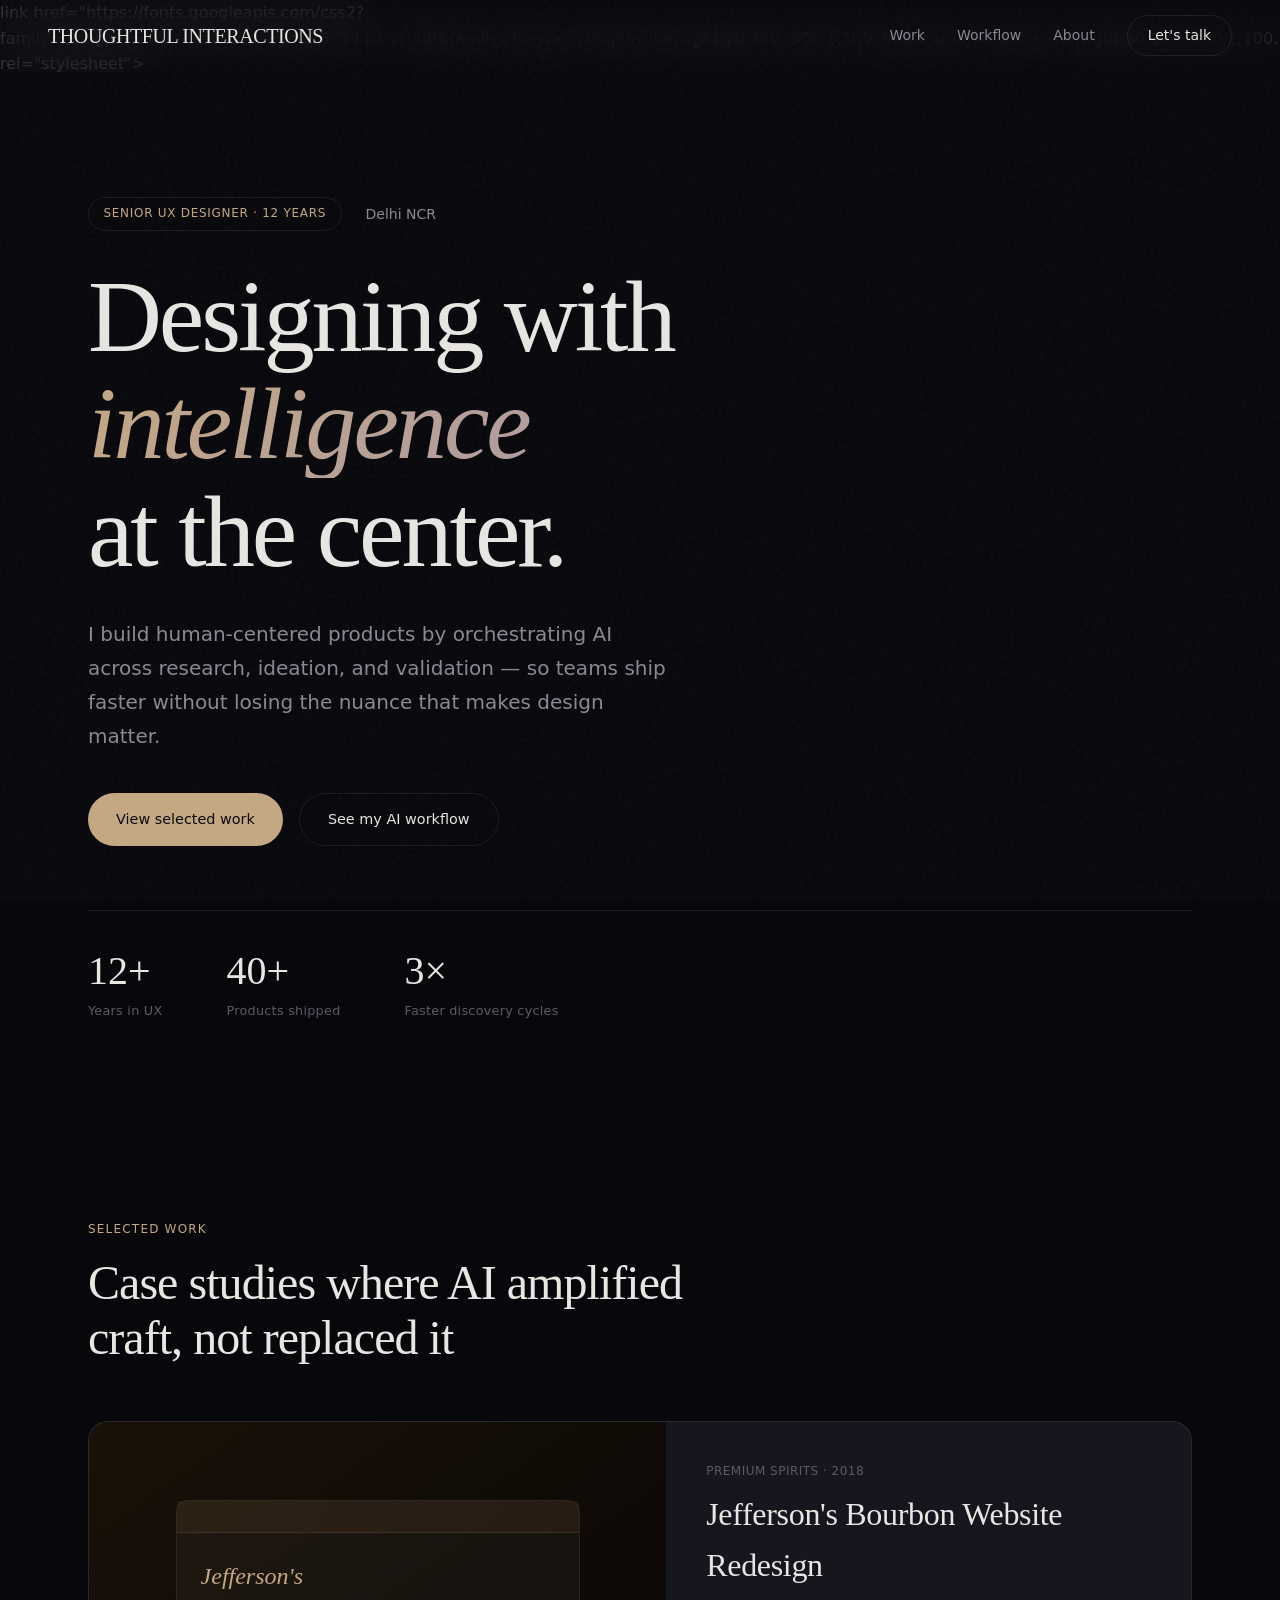
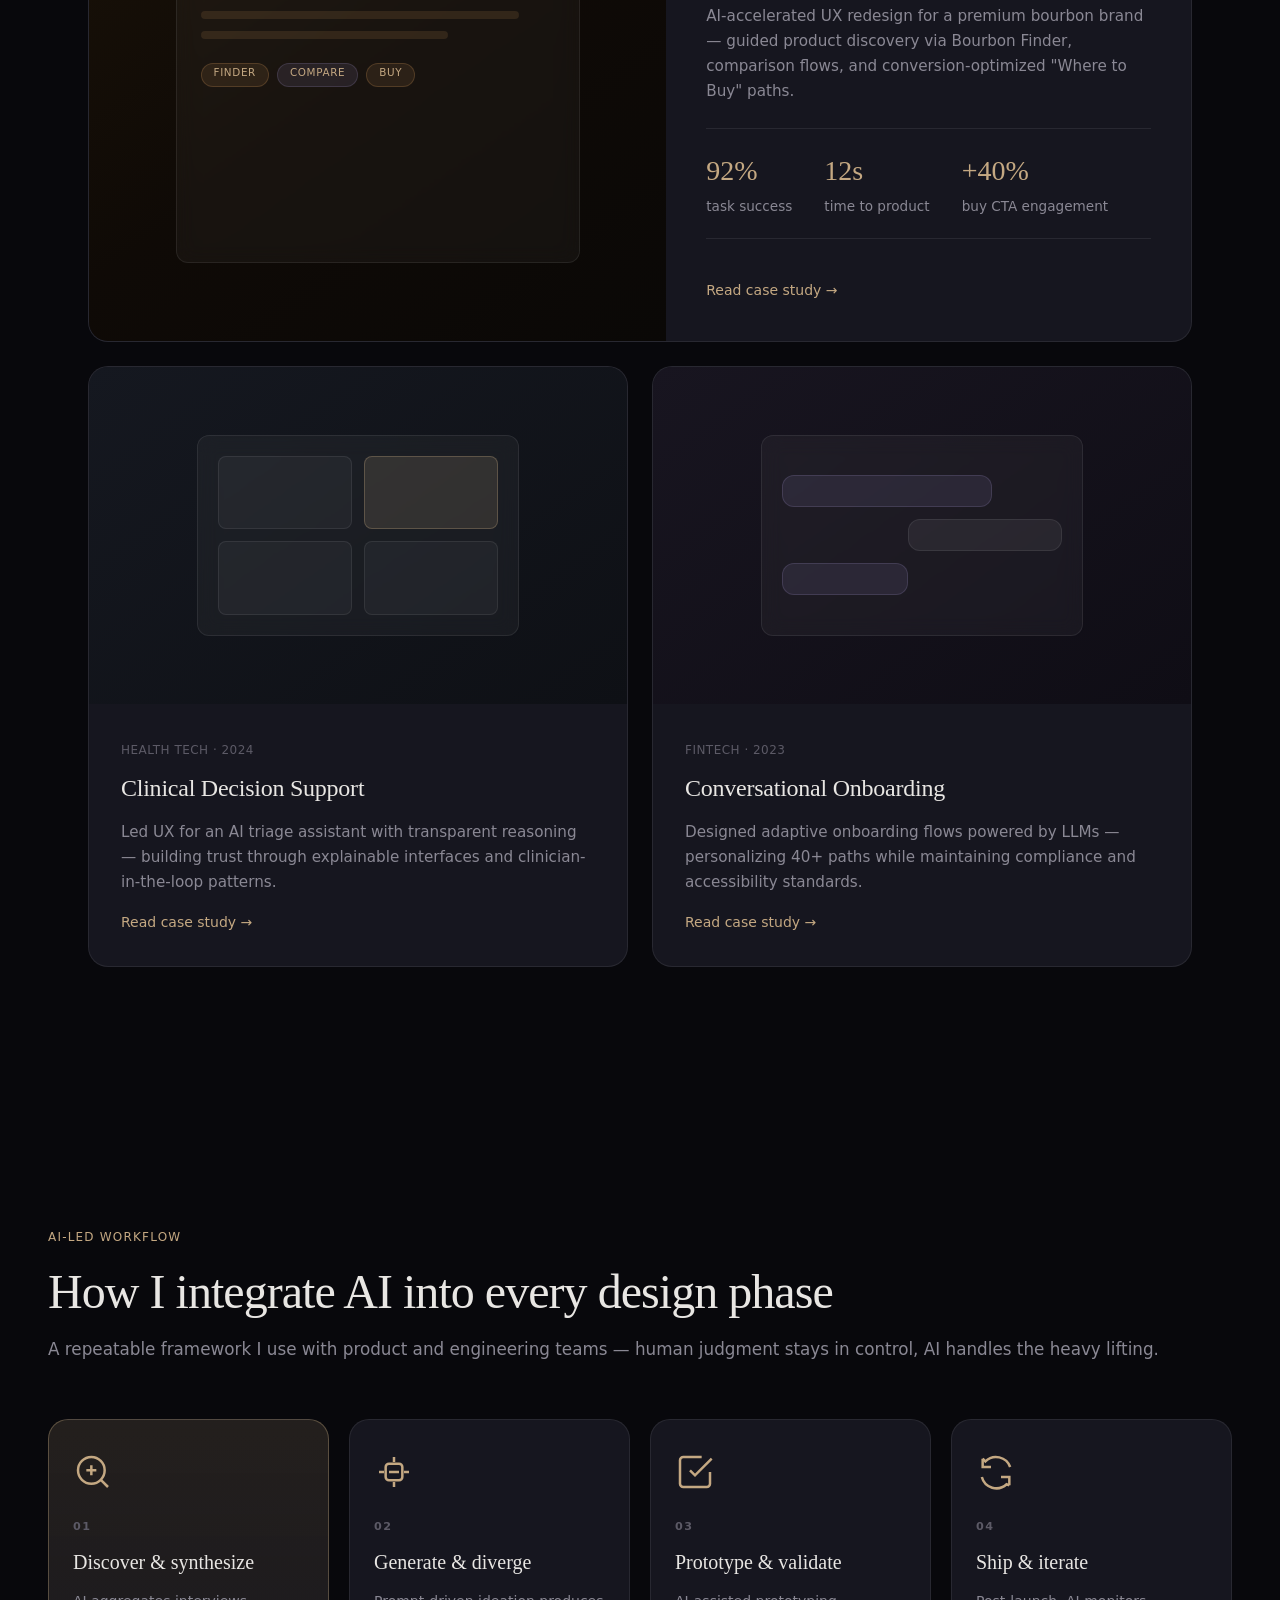
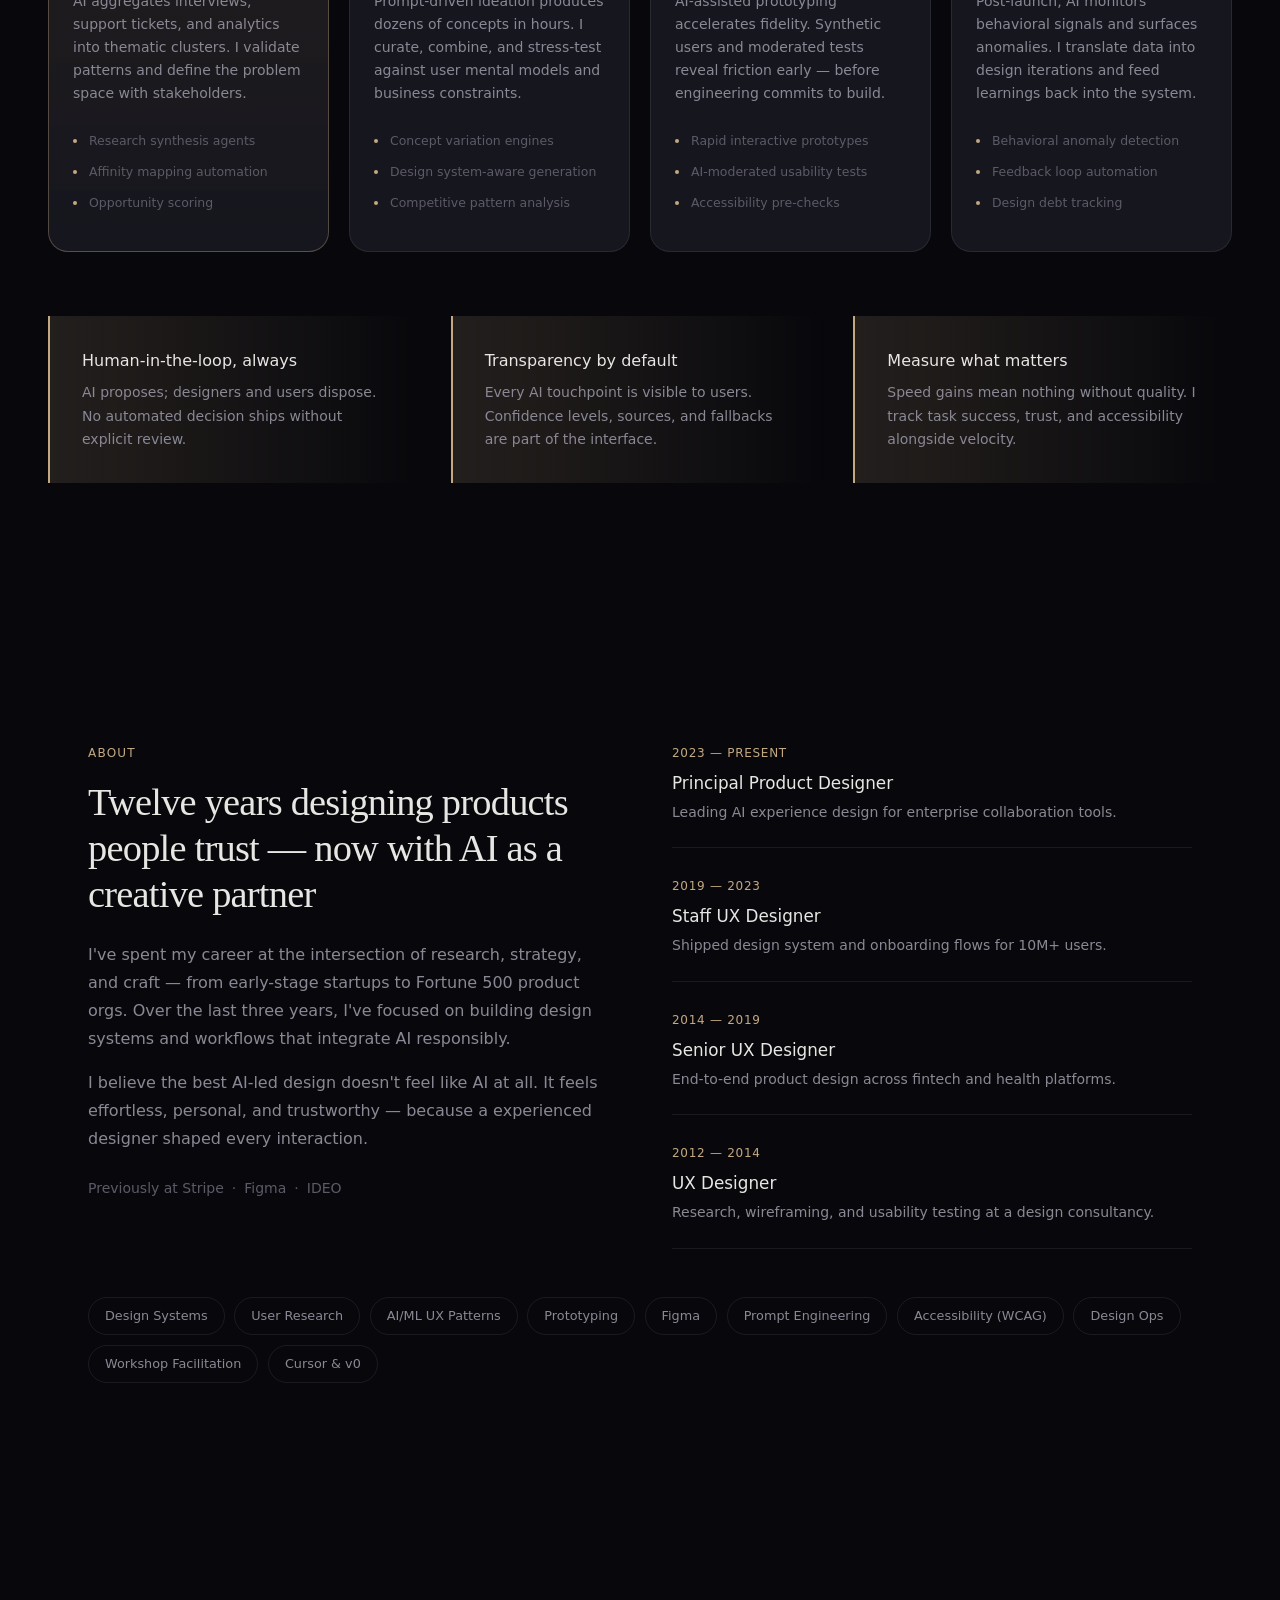
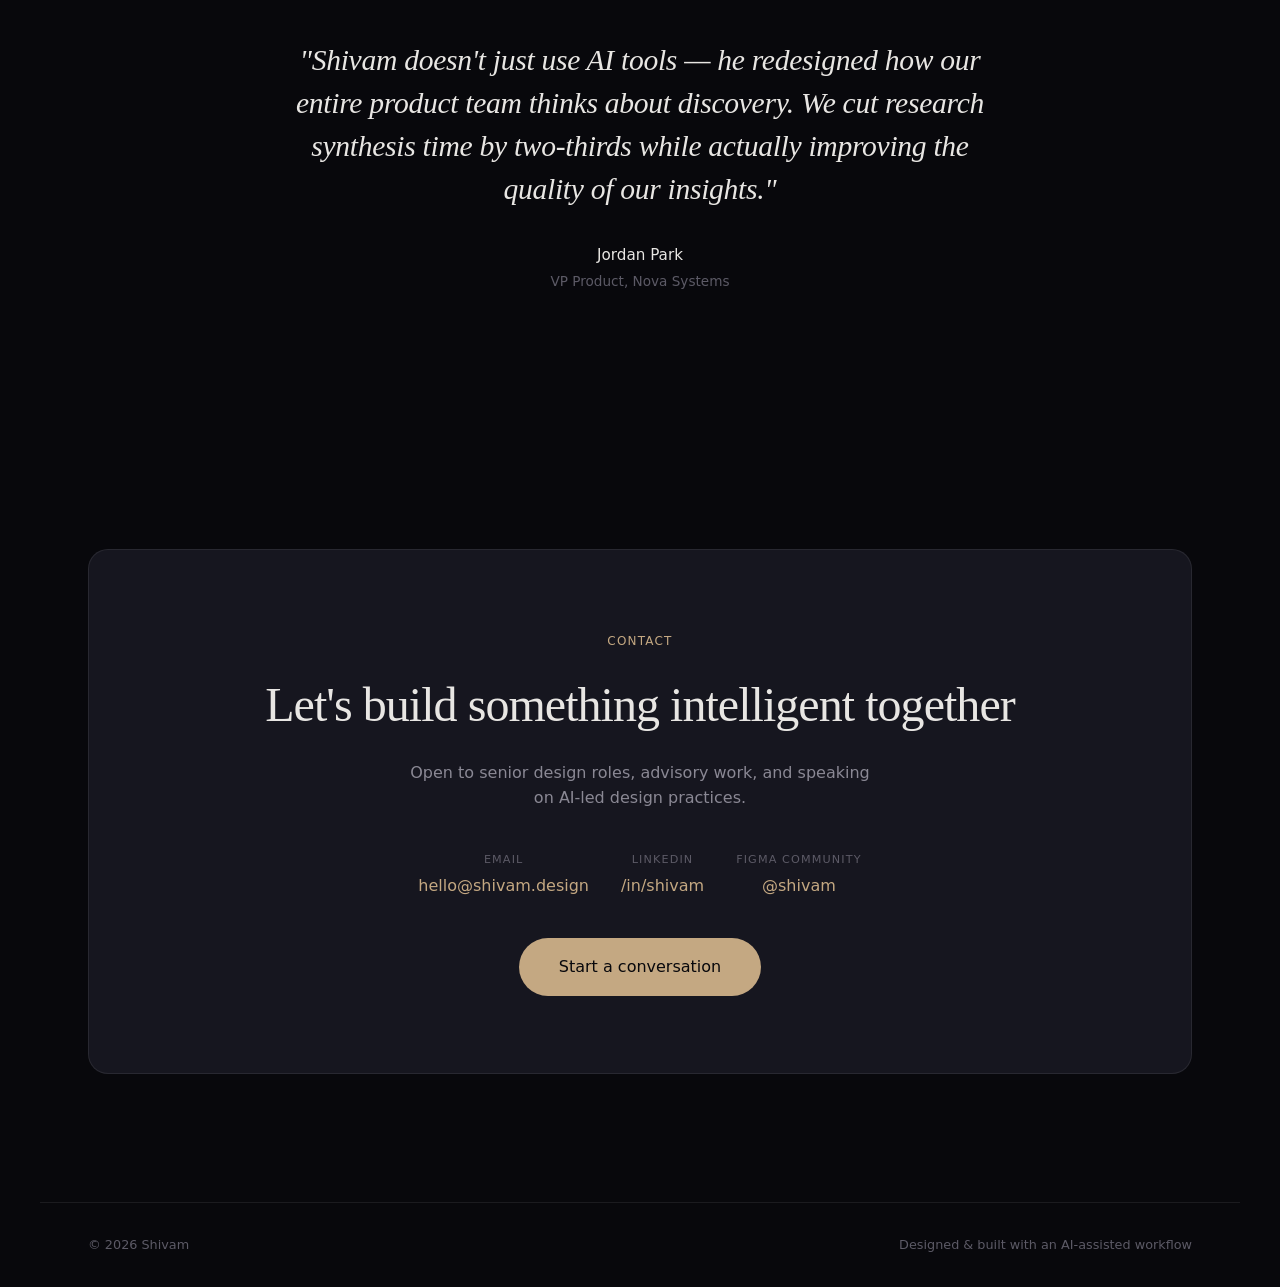
==== index.html @ e9a7f8df "Update Google Fonts import in index.html" ====
<!DOCTYPE html>
<html lang="en">
<head>
  <meta charset="UTF-8">

  <!-- Responsive Viewport - START-->
  <meta name="viewport" content="width=device-width, initial-scale=1.0">
  <!-- Responsive Viewport - END-->
  
  <meta name="description" content="Shivam — Senior UX Designer with 12 years of experience based in Delhi NCR. Specializing in AI-led design workflows that blend human insight with intelligent systems.">
  <title>Shivam — AI-Led UX Designer</title>
  <link rel="stylesheet" href="styles.css">
  
  <!--Google Font Import - START-->
  <link rel="preconnect" href="https://fonts.googleapis.com">
  <link rel="preconnect" href="https://fonts.gstatic.com" crossorigin>
  link href="https://fonts.googleapis.com/css2?family=Google+Sans+Flex:opsz,wght@6..144,1..1000&family=Playfair+Display:ital,wght@0,400..900;1,400..900&family=Roboto:ital,wght@0,100..900;1,100..900&display=swap" rel="stylesheet">
  <!--Google Font Import - START-->
</head>
  
<body>
  <div class="grain" aria-hidden="true"></div>
  <div class="cursor-glow" aria-hidden="true"></div>

  <header class="site-header">
    <a href="#" class="logo">THOUGHTFUL INTERACTIONS</a>
    <nav class="nav" aria-label="Main navigation">
      <a href="#work">Work</a>
      <a href="#workflow">Workflow</a>
      <a href="#about">About</a>
      <a href="#contact" class="nav-cta">Let's talk</a>
    </nav>
    <button class="menu-toggle" aria-label="Open menu" aria-expanded="false">
      <span></span>
      <span></span>
    </button>
  </header>

  <main>
    <!-- Hero -->
    <section class="hero" id="top">
      <div class="hero-meta">
        <span class="badge">Senior UX Designer · 12 years</span>
        <span class="hero-location">Delhi NCR</span>
      </div>
      <h1 class="hero-title">
        <span class="line">Designing with</span>
        <span class="line accent">intelligence</span>
        <span class="line">at the center.</span>
      </h1>
      <p class="hero-lede">
        I build human-centered products by orchestrating AI across research, ideation, and validation — 
        so teams ship faster without losing the nuance that makes design matter.
      </p>
      <div class="hero-actions">
        <a href="#work" class="btn btn-primary">View selected work</a>
        <a href="#workflow" class="btn btn-ghost">See my AI workflow</a>
      </div>
      <div class="hero-stats">
        <div class="stat">
          <span class="stat-num">12+</span>
          <span class="stat-label">Years in UX</span>
        </div>
        <div class="stat">
          <span class="stat-num">40+</span>
          <span class="stat-label">Products shipped</span>
        </div>
        <div class="stat">
          <span class="stat-num">3×</span>
          <span class="stat-label">Faster discovery cycles</span>
        </div>
      </div>
    </section>

    <!-- Featured Work -->
    <section class="section work" id="work">
      <div class="section-header">
        <span class="section-tag">Selected work</span>
        <h2>Case studies where AI amplified craft, not replaced it</h2>
      </div>
      <div class="work-grid">
        <article class="case-card case-card--featured" data-reveal>
          <div class="case-visual case-visual--bourbon">
            <div class="case-mock case-mock--bourbon">
              <div class="mock-bar mock-bar--bourbon"></div>
              <div class="mock-content">
                <div class="mock-bourbon-label">Jefferson's</div>
                <div class="mock-line mock-line--wide mock-line--bourbon"></div>
                <div class="mock-line mock-line--bourbon"></div>
                <div class="mock-pills mock-pills--bourbon">
                  <span>Finder</span><span>Compare</span><span>Buy</span>
                </div>
              </div>
            </div>
          </div>
          <div class="case-body">
            <span class="case-tag">Premium Spirits · 2018</span>
            <h3>Jefferson's Bourbon Website Redesign</h3>
            <p>AI-accelerated UX redesign for a premium bourbon brand — guided product discovery via Bourbon Finder, comparison flows, and conversion-optimized "Where to Buy" paths.</p>
            <ul class="case-metrics">
              <li><strong>92%</strong> task success</li>
              <li><strong>12s</strong> time to product</li>
              <li><strong>+40%</strong> buy CTA engagement</li>
            </ul>
            <a href="jeffersons-bourbon.html" class="case-link">Read case study →</a>
          </div>
        </article>

        <article class="case-card" data-reveal>
          <div class="case-visual case-visual--2">
            <div class="case-mock case-mock--compact">
              <div class="mock-grid">
                <div class="mock-cell"></div>
                <div class="mock-cell mock-cell--active"></div>
                <div class="mock-cell"></div>
                <div class="mock-cell"></div>
              </div>
            </div>
          </div>
          <div class="case-body">
            <span class="case-tag">Health Tech · 2024</span>
            <h3>Clinical Decision Support</h3>
            <p>Led UX for an AI triage assistant with transparent reasoning — building trust through explainable interfaces and clinician-in-the-loop patterns.</p>
            <a href="#" class="case-link">Read case study →</a>
          </div>
        </article>

        <article class="case-card" data-reveal>
          <div class="case-visual case-visual--3">
            <div class="case-mock case-mock--compact">
              <div class="mock-chat">
                <div class="chat-bubble chat-bubble--ai"></div>
                <div class="chat-bubble chat-bubble--user"></div>
                <div class="chat-bubble chat-bubble--ai chat-bubble--short"></div>
              </div>
            </div>
          </div>
          <div class="case-body">
            <span class="case-tag">Fintech · 2023</span>
            <h3>Conversational Onboarding</h3>
            <p>Designed adaptive onboarding flows powered by LLMs — personalizing 40+ paths while maintaining compliance and accessibility standards.</p>
            <a href="#" class="case-link">Read case study →</a>
          </div>
        </article>
      </div>
    </section>

    <!-- AI Workflow -->
    <section class="section workflow" id="workflow">
      <div class="section-header">
        <span class="section-tag">AI-led workflow</span>
        <h2>How I integrate AI into every design phase</h2>
        <p class="section-desc">A repeatable framework I use with product and engineering teams — human judgment stays in control, AI handles the heavy lifting.</p>
      </div>

      <div class="workflow-diagram">
        <div class="workflow-track" aria-hidden="true">
          <div class="workflow-progress"></div>
        </div>
        <div class="workflow-steps">
          <article class="workflow-step active" data-step="0">
            <div class="step-icon">
              <svg viewBox="0 0 24 24" fill="none" stroke="currentColor" stroke-width="1.5"><circle cx="11" cy="11" r="8"/><path d="m21 21-4.3-4.3"/><path d="M11 8v6M8 11h6"/></svg>
            </div>
            <span class="step-num">01</span>
            <h3>Discover &amp; synthesize</h3>
            <p>AI aggregates interviews, support tickets, and analytics into thematic clusters. I validate patterns and define the problem space with stakeholders.</p>
            <ul class="step-tools">
              <li>Research synthesis agents</li>
              <li>Affinity mapping automation</li>
              <li>Opportunity scoring</li>
            </ul>
          </article>

          <article class="workflow-step" data-step="1">
            <div class="step-icon">
              <svg viewBox="0 0 24 24" fill="none" stroke="currentColor" stroke-width="1.5"><path d="M12 3v3m0 12v3M3 12h3m12 0h3"/><rect x="7" y="7" width="10" height="10" rx="2"/><path d="M9 12h6"/></svg>
            </div>
            <span class="step-num">02</span>
            <h3>Generate &amp; diverge</h3>
            <p>Prompt-driven ideation produces dozens of concepts in hours. I curate, combine, and stress-test against user mental models and business constraints.</p>
            <ul class="step-tools">
              <li>Concept variation engines</li>
              <li>Design system-aware generation</li>
              <li>Competitive pattern analysis</li>
            </ul>
          </article>

          <article class="workflow-step" data-step="2">
            <div class="step-icon">
              <svg viewBox="0 0 24 24" fill="none" stroke="currentColor" stroke-width="1.5"><path d="M9 11l3 3L22 4"/><path d="M21 12v7a2 2 0 0 1-2 2H5a2 2 0 0 1-2-2V5a2 2 0 0 1 2-2h11"/></svg>
            </div>
            <span class="step-num">03</span>
            <h3>Prototype &amp; validate</h3>
            <p>AI-assisted prototyping accelerates fidelity. Synthetic users and moderated tests reveal friction early — before engineering commits to build.</p>
            <ul class="step-tools">
              <li>Rapid interactive prototypes</li>
              <li>AI-moderated usability tests</li>
              <li>Accessibility pre-checks</li>
            </ul>
          </article>

          <article class="workflow-step" data-step="3">
            <div class="step-icon">
              <svg viewBox="0 0 24 24" fill="none" stroke="currentColor" stroke-width="1.5"><path d="M4 4v5h5"/><path d="M20 20v-5h-5"/><path d="M20.49 9A9 9 0 0 0 5.64 5.64L4 4"/><path d="M3.51 15a9 9 0 0 0 14.85 4.36L20 20"/></svg>
            </div>
            <span class="step-num">04</span>
            <h3>Ship &amp; iterate</h3>
            <p>Post-launch, AI monitors behavioral signals and surfaces anomalies. I translate data into design iterations and feed learnings back into the system.</p>
            <ul class="step-tools">
              <li>Behavioral anomaly detection</li>
              <li>Feedback loop automation</li>
              <li>Design debt tracking</li>
            </ul>
          </article>
        </div>
      </div>

      <div class="workflow-principles">
        <div class="principle" data-reveal>
          <h4>Human-in-the-loop, always</h4>
          <p>AI proposes; designers and users dispose. No automated decision ships without explicit review.</p>
        </div>
        <div class="principle" data-reveal>
          <h4>Transparency by default</h4>
          <p>Every AI touchpoint is visible to users. Confidence levels, sources, and fallbacks are part of the interface.</p>
        </div>
        <div class="principle" data-reveal>
          <h4>Measure what matters</h4>
          <p>Speed gains mean nothing without quality. I track task success, trust, and accessibility alongside velocity.</p>
        </div>
      </div>
    </section>

    <!-- About -->
    <section class="section about" id="about">
      <div class="about-grid">
        <div class="about-content">
          <span class="section-tag">About</span>
          <h2>Twelve years designing products people trust — now with AI as a creative partner</h2>
          <p>
            I've spent my career at the intersection of research, strategy, and craft — from early-stage startups 
            to Fortune 500 product orgs. Over the last three years, I've focused on building design systems and 
            workflows that integrate AI responsibly.
          </p>
          <p>
            I believe the best AI-led design doesn't feel like AI at all. It feels effortless, personal, and 
            trustworthy — because a experienced designer shaped every interaction.
          </p>
          <div class="about-roles">
            <span>Previously at Stripe</span>
            <span>·</span>
            <span>Figma</span>
            <span>·</span>
            <span>IDEO</span>
          </div>
        </div>
        <div class="about-timeline">
          <div class="timeline-item" data-reveal>
            <span class="timeline-year">2023 — Present</span>
            <h4>Principal Product Designer</h4>
            <p>Leading AI experience design for enterprise collaboration tools.</p>
          </div>
          <div class="timeline-item" data-reveal>
            <span class="timeline-year">2019 — 2023</span>
            <h4>Staff UX Designer</h4>
            <p>Shipped design system and onboarding flows for 10M+ users.</p>
          </div>
          <div class="timeline-item" data-reveal>
            <span class="timeline-year">2014 — 2019</span>
            <h4>Senior UX Designer</h4>
            <p>End-to-end product design across fintech and health platforms.</p>
          </div>
          <div class="timeline-item" data-reveal>
            <span class="timeline-year">2012 — 2014</span>
            <h4>UX Designer</h4>
            <p>Research, wireframing, and usability testing at a design consultancy.</p>
          </div>
        </div>
      </div>

      <div class="skills">
        <span class="skill">Design Systems</span>
        <span class="skill">User Research</span>
        <span class="skill">AI/ML UX Patterns</span>
        <span class="skill">Prototyping</span>
        <span class="skill">Figma</span>
        <span class="skill">Prompt Engineering</span>
        <span class="skill">Accessibility (WCAG)</span>
        <span class="skill">Design Ops</span>
        <span class="skill">Workshop Facilitation</span>
        <span class="skill">Cursor &amp; v0</span>
      </div>
    </section>

    <!-- Testimonial -->
    <section class="section testimonial">
      <blockquote data-reveal>
        <p>"Shivam doesn't just use AI tools — he redesigned how our entire product team thinks about discovery. 
        We cut research synthesis time by two-thirds while actually improving the quality of our insights."</p>
        <footer>
          <cite>Jordan Park</cite>
          <span>VP Product, Nova Systems</span>
        </footer>
      </blockquote>
    </section>

    <!-- Contact -->
    <section class="section contact" id="contact">
      <div class="contact-inner">
        <span class="section-tag">Contact</span>
        <h2>Let's build something intelligent together</h2>
        <p>Open to senior design roles, advisory work, and speaking on AI-led design practices.</p>
        <div class="contact-links">
          <a href="mailto:hello@shivam.design" class="contact-link">
            <span class="contact-label">Email</span>
            <span>hello@shivam.design</span>
          </a>
          <a href="https://linkedin.com" target="_blank" rel="noopener" class="contact-link">
            <span class="contact-label">LinkedIn</span>
            <span>/in/shivam</span>
          </a>
          <a href="https://figma.com" target="_blank" rel="noopener" class="contact-link">
            <span class="contact-label">Figma Community</span>
            <span>@shivam</span>
          </a>
        </div>
        <a href="mailto:hello@shivam.design" class="btn btn-primary btn-large">Start a conversation</a>
      </div>
    </section>
  </main>

  <footer class="site-footer">
    <span>© 2026 Shivam</span>
    <span>Designed &amp; built with an AI-assisted workflow</span>
  </footer>

  <script src="script.js"></script>
</body>
</html>
---- styles.css ----
/* ─── Reset & Variables ─── */
*, *::before, *::after {
  box-sizing: border-box;
  margin: 0;
  padding: 0;
}

:root {
  --bg: #08080c;
  --bg-elevated: #111118;
  --bg-card: #16161f;
  --border: rgba(255, 255, 255, 0.08);
  --border-hover: rgba(255, 255, 255, 0.16);
  --text: #e8e6e3;
  --text-muted: #8a8894;
  --text-dim: #5c5a66;
  --accent: #c4a882;
  --accent-soft: rgba(196, 168, 130, 0.15);
  --accent-glow: rgba(196, 168, 130, 0.25);
  --violet: #9b8ec4;
  --violet-soft: rgba(155, 142, 196, 0.12);
  --serif: 'Instrument Serif', Georgia, serif;
  --sans: 'Geist', system-ui, -apple-system, sans-serif;
  --radius: 12px;
  --radius-lg: 20px;
  --transition: 0.35s cubic-bezier(0.4, 0, 0.2, 1);
  --max-width: 1200px;
  --header-h: 72px;
}

html {
  scroll-behavior: smooth;
  -webkit-font-smoothing: antialiased;
}

body {
  font-family: var(--sans);
  background: var(--bg);
  color: var(--text);
  line-height: 1.6;
  overflow-x: hidden;
}

a {
  color: inherit;
  text-decoration: none;
}

ul { list-style: none; }

img { max-width: 100%; display: block; }

/* ─── Grain overlay ─── */
.grain {
  position: fixed;
  inset: 0;
  pointer-events: none;
  z-index: 9999;
  opacity: 0.035;
  background-image: url("data:image/svg+xml,%3Csvg viewBox='0 0 256 256' xmlns='http://www.w3.org/2000/svg'%3E%3Cfilter id='n'%3E%3CfeTurbulence type='fractalNoise' baseFrequency='0.85' numOctaves='4' stitchTiles='stitch'/%3E%3C/filter%3E%3Crect width='100%25' height='100%25' filter='url(%23n)'/%3E%3C/svg%3E");
}

.cursor-glow {
  position: fixed;
  width: 600px;
  height: 600px;
  border-radius: 50%;
  background: radial-gradient(circle, var(--accent-glow) 0%, transparent 70%);
  pointer-events: none;
  z-index: 0;
  transform: translate(-50%, -50%);
  opacity: 0;
  transition: opacity 0.5s;
}

body:hover .cursor-glow {
  opacity: 0.4;
}

/* ─── Header ─── */
.site-header {
  position: fixed;
  top: 0;
  left: 0;
  right: 0;
  height: var(--header-h);
  display: flex;
  align-items: center;
  justify-content: space-between;
  padding: 0 clamp(1.5rem, 4vw, 3rem);
  z-index: 100;
  background: rgba(8, 8, 12, 0.7);
  backdrop-filter: blur(20px);
  border-bottom: 1px solid transparent;
  transition: border-color var(--transition);
}

.site-header.scrolled {
  border-bottom-color: var(--border);
}

.logo {
  font-family: var(--serif);
  font-size: 1.25rem;
  letter-spacing: -0.02em;
}

.nav {
  display: flex;
  align-items: center;
  gap: 2rem;
}

.nav a {
  font-size: 0.875rem;
  color: var(--text-muted);
  transition: color var(--transition);
}

.nav a:hover {
  color: var(--text);
}

.nav-cta {
  padding: 0.5rem 1.25rem;
  border: 1px solid var(--border);
  border-radius: 100px;
  color: var(--text) !important;
  transition: border-color var(--transition), background var(--transition) !important;
}

.nav-cta:hover {
  border-color: var(--accent);
  background: var(--accent-soft);
}

.menu-toggle {
  display: none;
  flex-direction: column;
  gap: 6px;
  background: none;
  border: none;
  cursor: pointer;
  padding: 4px;
}

.menu-toggle span {
  display: block;
  width: 24px;
  height: 1.5px;
  background: var(--text);
  transition: var(--transition);
}

/* ─── Buttons ─── */
.btn {
  display: inline-flex;
  align-items: center;
  justify-content: center;
  padding: 0.875rem 1.75rem;
  font-size: 0.9rem;
  font-weight: 500;
  border-radius: 100px;
  transition: all var(--transition);
  cursor: pointer;
  border: none;
}

.btn-primary {
  background: var(--accent);
  color: var(--bg);
}

.btn-primary:hover {
  background: #d4bc9a;
  transform: translateY(-1px);
  box-shadow: 0 8px 30px var(--accent-glow);
}

.btn-ghost {
  border: 1px solid var(--border);
  color: var(--text);
  background: transparent;
}

.btn-ghost:hover {
  border-color: var(--border-hover);
  background: rgba(255, 255, 255, 0.03);
}

.btn-large {
  padding: 1rem 2.5rem;
  font-size: 1rem;
}

/* ─── Hero ─── */
.hero {
  min-height: 100vh;
  display: flex;
  flex-direction: column;
  justify-content: center;
  padding: calc(var(--header-h) + 3rem) clamp(1.5rem, 4vw, 3rem) 4rem;
  max-width: var(--max-width);
  margin: 0 auto;
  position: relative;
}

.hero-meta {
  display: flex;
  align-items: center;
  gap: 1.5rem;
  margin-bottom: 2rem;
  opacity: 0;
  animation: fadeUp 0.8s 0.1s forwards;
}

.badge {
  font-size: 0.75rem;
  font-weight: 500;
  letter-spacing: 0.06em;
  text-transform: uppercase;
  padding: 0.4rem 0.9rem;
  border: 1px solid var(--border);
  border-radius: 100px;
  color: var(--accent);
}

.hero-location {
  font-size: 0.875rem;
  color: var(--text-muted);
}

.hero-title {
  font-family: var(--serif);
  font-size: clamp(3rem, 8vw, 6.5rem);
  font-weight: 400;
  line-height: 1.05;
  letter-spacing: -0.03em;
  margin-bottom: 2rem;
}

.hero-title .line {
  display: block;
  opacity: 0;
  animation: fadeUp 0.8s forwards;
}

.hero-title .line:nth-child(1) { animation-delay: 0.2s; }
.hero-title .line:nth-child(2) { animation-delay: 0.35s; }
.hero-title .line:nth-child(3) { animation-delay: 0.5s; }

.hero-title .accent {
  font-style: italic;
  background: linear-gradient(135deg, var(--accent) 0%, var(--violet) 100%);
  -webkit-background-clip: text;
  -webkit-text-fill-color: transparent;
  background-clip: text;
}

.hero-lede {
  font-size: clamp(1rem, 2vw, 1.25rem);
  color: var(--text-muted);
  max-width: 580px;
  line-height: 1.7;
  margin-bottom: 2.5rem;
  opacity: 0;
  animation: fadeUp 0.8s 0.65s forwards;
}

.hero-actions {
  display: flex;
  flex-wrap: wrap;
  gap: 1rem;
  margin-bottom: 4rem;
  opacity: 0;
  animation: fadeUp 0.8s 0.8s forwards;
}

.hero-stats {
  display: flex;
  gap: clamp(2rem, 5vw, 4rem);
  padding-top: 2.5rem;
  border-top: 1px solid var(--border);
  opacity: 0;
  animation: fadeUp 0.8s 0.95s forwards;
}

.stat-num {
  display: block;
  font-family: var(--serif);
  font-size: 2.5rem;
  line-height: 1;
  margin-bottom: 0.35rem;
  color: var(--text);
}

.stat-label {
  font-size: 0.8rem;
  color: var(--text-dim);
  letter-spacing: 0.02em;
}

/* ─── Sections ─── */
.section {
  padding: clamp(5rem, 10vw, 8rem) clamp(1.5rem, 4vw, 3rem);
  max-width: var(--max-width);
  margin: 0 auto;
}

.section-header {
  margin-bottom: 3.5rem;
  max-width: 680px;
}

.section-tag {
  display: inline-block;
  font-size: 0.75rem;
  font-weight: 500;
  letter-spacing: 0.1em;
  text-transform: uppercase;
  color: var(--accent);
  margin-bottom: 1rem;
}

.section-header h2 {
  font-family: var(--serif);
  font-size: clamp(2rem, 4vw, 3rem);
  font-weight: 400;
  line-height: 1.15;
  letter-spacing: -0.02em;
}

.section-desc {
  margin-top: 1rem;
  color: var(--text-muted);
  font-size: 1.05rem;
  line-height: 1.7;
}

/* ─── Work Grid ─── */
.work-grid {
  display: grid;
  grid-template-columns: 1fr 1fr;
  gap: 1.5rem;
}

.case-card {
  background: var(--bg-card);
  border: 1px solid var(--border);
  border-radius: var(--radius-lg);
  overflow: hidden;
  transition: border-color var(--transition), transform var(--transition);
}

.case-card:hover {
  border-color: var(--border-hover);
  transform: translateY(-4px);
}

.case-card--featured {
  grid-column: 1 / -1;
  display: grid;
  grid-template-columns: 1.1fr 1fr;
}

.case-visual {
  aspect-ratio: 16/10;
  position: relative;
  overflow: hidden;
}

.case-card--featured .case-visual {
  aspect-ratio: auto;
  min-height: 360px;
}

.case-visual--1 {
  background: linear-gradient(145deg, #1a1825 0%, #12101a 50%, #0d1118 100%);
}

.case-visual--2 {
  background: linear-gradient(145deg, #151820 0%, #0e1015 100%);
}

.case-visual--3 {
  background: linear-gradient(145deg, #181520 0%, #0f0d15 100%);
}

.case-mock {
  position: absolute;
  inset: 15%;
  background: rgba(255, 255, 255, 0.04);
  border: 1px solid var(--border);
  border-radius: var(--radius);
  backdrop-filter: blur(10px);
}

.case-mock--compact {
  inset: 20%;
}

.mock-bar {
  height: 32px;
  border-bottom: 1px solid var(--border);
  background: rgba(255, 255, 255, 0.02);
}

.mock-content {
  padding: 1.5rem;
}

.mock-line {
  height: 8px;
  background: rgba(255, 255, 255, 0.08);
  border-radius: 4px;
  margin-bottom: 0.75rem;
  width: 70%;
}

.mock-line--wide { width: 90%; }

.mock-pills {
  display: flex;
  gap: 0.5rem;
  margin-top: 1.5rem;
}

.mock-pills span {
  width: 60px;
  height: 24px;
  border-radius: 100px;
  background: var(--accent-soft);
  border: 1px solid rgba(196, 168, 130, 0.2);
}

.mock-pills span:nth-child(2) {
  background: var(--violet-soft);
  border-color: rgba(155, 142, 196, 0.2);
}

.mock-grid {
  display: grid;
  grid-template-columns: 1fr 1fr;
  gap: 0.75rem;
  padding: 1.25rem;
  height: 100%;
}

.mock-cell {
  background: rgba(255, 255, 255, 0.04);
  border-radius: 8px;
  border: 1px solid var(--border);
}

.mock-cell--active {
  background: var(--accent-soft);
  border-color: rgba(196, 168, 130, 0.3);
}

.mock-chat {
  padding: 1.25rem;
  display: flex;
  flex-direction: column;
  gap: 0.75rem;
  height: 100%;
  justify-content: center;
}

.chat-bubble {
  height: 32px;
  border-radius: 12px;
  width: 75%;
}

.chat-bubble--ai {
  background: var(--violet-soft);
  border: 1px solid rgba(155, 142, 196, 0.2);
  align-self: flex-start;
}

.chat-bubble--user {
  background: rgba(255, 255, 255, 0.06);
  border: 1px solid var(--border);
  align-self: flex-end;
  width: 55%;
}

.chat-bubble--short { width: 45%; }

.case-body {
  padding: 2rem;
}

.case-card--featured .case-body {
  padding: 2.5rem;
  display: flex;
  flex-direction: column;
  justify-content: center;
}

.case-tag {
  font-size: 0.75rem;
  color: var(--text-dim);
  letter-spacing: 0.04em;
  text-transform: uppercase;
}

.case-body h3 {
  font-family: var(--serif);
  font-size: 1.5rem;
  font-weight: 400;
  margin: 0.5rem 0 0.75rem;
  letter-spacing: -0.01em;
}

.case-card--featured .case-body h3 {
  font-size: 2rem;
}

.case-body p {
  color: var(--text-muted);
  font-size: 0.95rem;
  line-height: 1.65;
}

.case-metrics {
  display: flex;
  gap: 2rem;
  margin: 1.5rem 0;
  padding: 1.25rem 0;
  border-top: 1px solid var(--border);
  border-bottom: 1px solid var(--border);
}

.case-metrics li {
  font-size: 0.85rem;
  color: var(--text-muted);
}

.case-metrics strong {
  display: block;
  font-family: var(--serif);
  font-size: 1.75rem;
  color: var(--accent);
  font-weight: 400;
  margin-bottom: 0.15rem;
}

.case-link {
  display: inline-block;
  margin-top: 1rem;
  font-size: 0.875rem;
  color: var(--accent);
  transition: opacity var(--transition);
}

.case-link:hover { opacity: 0.7; }

/* ─── Workflow ─── */
.workflow {
  max-width: none;
  padding-left: clamp(1.5rem, 4vw, 3rem);
  padding-right: clamp(1.5rem, 4vw, 3rem);
}

.workflow .section-header {
  max-width: var(--max-width);
  margin-left: auto;
  margin-right: auto;
}

.workflow-diagram {
  max-width: var(--max-width);
  margin: 0 auto 4rem;
  position: relative;
}

.workflow-track {
  display: none;
}

.workflow-steps {
  display: grid;
  grid-template-columns: repeat(4, 1fr);
  gap: 1.25rem;
}

.workflow-step {
  background: var(--bg-card);
  border: 1px solid var(--border);
  border-radius: var(--radius-lg);
  padding: 2rem 1.5rem;
  cursor: pointer;
  transition: all var(--transition);
  position: relative;
}

.workflow-step:hover,
.workflow-step.active {
  border-color: rgba(196, 168, 130, 0.35);
  background: linear-gradient(180deg, var(--accent-soft) 0%, var(--bg-card) 100%);
}

.step-icon {
  width: 40px;
  height: 40px;
  color: var(--accent);
  margin-bottom: 1.25rem;
}

.step-icon svg {
  width: 100%;
  height: 100%;
}

.step-num {
  font-size: 0.7rem;
  font-weight: 600;
  letter-spacing: 0.12em;
  color: var(--text-dim);
}

.workflow-step h3 {
  font-family: var(--serif);
  font-size: 1.25rem;
  font-weight: 400;
  margin: 0.5rem 0 0.75rem;
}

.workflow-step p {
  font-size: 0.875rem;
  color: var(--text-muted);
  line-height: 1.65;
  margin-bottom: 1.25rem;
}

.step-tools li {
  font-size: 0.78rem;
  color: var(--text-dim);
  padding: 0.35rem 0;
  padding-left: 1rem;
  position: relative;
}

.step-tools li::before {
  content: '';
  position: absolute;
  left: 0;
  top: 50%;
  width: 4px;
  height: 4px;
  border-radius: 50%;
  background: var(--accent);
  transform: translateY(-50%);
}

.workflow-principles {
  max-width: var(--max-width);
  margin: 0 auto;
  display: grid;
  grid-template-columns: repeat(3, 1fr);
  gap: 1.5rem;
}

.principle {
  padding: 2rem;
  border-left: 2px solid var(--accent);
  background: linear-gradient(90deg, var(--accent-soft) 0%, transparent 100%);
  border-radius: 0 var(--radius) var(--radius) 0;
}

.principle h4 {
  font-size: 1rem;
  font-weight: 500;
  margin-bottom: 0.5rem;
}

.principle p {
  font-size: 0.875rem;
  color: var(--text-muted);
  line-height: 1.65;
}

/* ─── About ─── */
.about-grid {
  display: grid;
  grid-template-columns: 1fr 1fr;
  gap: 4rem;
  margin-bottom: 3rem;
}

.about-content h2 {
  font-family: var(--serif);
  font-size: clamp(1.75rem, 3vw, 2.5rem);
  font-weight: 400;
  line-height: 1.2;
  letter-spacing: -0.02em;
  margin-bottom: 1.5rem;
}

.about-content p {
  color: var(--text-muted);
  margin-bottom: 1rem;
  line-height: 1.75;
}

.about-roles {
  margin-top: 1.5rem;
  font-size: 0.875rem;
  color: var(--text-dim);
  display: flex;
  flex-wrap: wrap;
  gap: 0.5rem;
}

.timeline-item {
  padding: 1.5rem 0;
  border-bottom: 1px solid var(--border);
}

.timeline-item:first-child {
  padding-top: 0;
}

.timeline-year {
  font-size: 0.75rem;
  color: var(--accent);
  letter-spacing: 0.06em;
  text-transform: uppercase;
}

.timeline-item h4 {
  font-size: 1.05rem;
  font-weight: 500;
  margin: 0.35rem 0 0.25rem;
}

.timeline-item p {
  font-size: 0.875rem;
  color: var(--text-muted);
}

.skills {
  display: flex;
  flex-wrap: wrap;
  gap: 0.6rem;
}

.skill {
  font-size: 0.8rem;
  padding: 0.5rem 1rem;
  border: 1px solid var(--border);
  border-radius: 100px;
  color: var(--text-muted);
  transition: all var(--transition);
}

.skill:hover {
  border-color: var(--accent);
  color: var(--accent);
  background: var(--accent-soft);
}

/* ─── Testimonial ─── */
.testimonial {
  max-width: 800px;
  text-align: center;
}

.testimonial blockquote p {
  font-family: var(--serif);
  font-size: clamp(1.35rem, 3vw, 1.85rem);
  font-style: italic;
  line-height: 1.45;
  letter-spacing: -0.01em;
  margin-bottom: 2rem;
}

.testimonial footer {
  display: flex;
  flex-direction: column;
  gap: 0.25rem;
}

.testimonial cite {
  font-style: normal;
  font-weight: 500;
  font-size: 0.95rem;
}

.testimonial footer span {
  font-size: 0.85rem;
  color: var(--text-dim);
}

/* ─── Contact ─── */
.contact {
  text-align: center;
}

.contact-inner {
  background: var(--bg-card);
  border: 1px solid var(--border);
  border-radius: var(--radius-lg);
  padding: clamp(3rem, 6vw, 5rem) clamp(2rem, 4vw, 4rem);
}

.contact-inner h2 {
  font-family: var(--serif);
  font-size: clamp(2rem, 4vw, 3rem);
  font-weight: 400;
  margin-bottom: 1rem;
  letter-spacing: -0.02em;
}

.contact-inner > p {
  color: var(--text-muted);
  max-width: 480px;
  margin: 0 auto 2.5rem;
}

.contact-links {
  display: flex;
  flex-wrap: wrap;
  justify-content: center;
  gap: 2rem;
  margin-bottom: 2.5rem;
}

.contact-link {
  display: flex;
  flex-direction: column;
  gap: 0.25rem;
  transition: opacity var(--transition);
}

.contact-link:hover { opacity: 0.7; }

.contact-label {
  font-size: 0.7rem;
  text-transform: uppercase;
  letter-spacing: 0.1em;
  color: var(--text-dim);
}

.contact-link span:last-child {
  font-size: 1rem;
  color: var(--accent);
}

/* ─── Footer ─── */
.site-footer {
  display: flex;
  justify-content: space-between;
  align-items: center;
  flex-wrap: wrap;
  gap: 1rem;
  padding: 2rem clamp(1.5rem, 4vw, 3rem);
  max-width: var(--max-width);
  margin: 0 auto;
  border-top: 1px solid var(--border);
  font-size: 0.8rem;
  color: var(--text-dim);
}

/* ─── Scroll reveal ─── */
[data-reveal] {
  opacity: 0;
  transform: translateY(24px);
  transition: opacity 0.7s ease, transform 0.7s ease;
}

[data-reveal].revealed {
  opacity: 1;
  transform: translateY(0);
}

/* ─── Animations ─── */
@keyframes fadeUp {
  from {
    opacity: 0;
    transform: translateY(20px);
  }
  to {
    opacity: 1;
    transform: translateY(0);
  }
}

/* ─── Responsive ─── */
@media (max-width: 1024px) {
  .workflow-steps {
    grid-template-columns: repeat(2, 1fr);
  }

  .workflow-principles {
    grid-template-columns: 1fr;
  }

  .about-grid {
    grid-template-columns: 1fr;
    gap: 2.5rem;
  }
}

@media (max-width: 768px) {
  .nav {
    position: fixed;
    top: var(--header-h);
    left: 0;
    right: 0;
    flex-direction: column;
    background: var(--bg);
    padding: 2rem;
    gap: 1.5rem;
    border-bottom: 1px solid var(--border);
    transform: translateY(-120%);
    opacity: 0;
    transition: all var(--transition);
    pointer-events: none;
  }

  .nav.open {
    transform: translateY(0);
    opacity: 1;
    pointer-events: auto;
  }

  .menu-toggle {
    display: flex;
  }

  .menu-toggle.active span:first-child {
    transform: rotate(45deg) translate(3px, 3px);
  }

  .menu-toggle.active span:last-child {
    transform: rotate(-45deg) translate(3px, -3px);
  }

  .work-grid {
    grid-template-columns: 1fr;
  }

  .case-card--featured {
    grid-template-columns: 1fr;
  }

  .case-metrics {
    flex-direction: column;
    gap: 1rem;
  }

  .workflow-steps {
    grid-template-columns: 1fr;
  }

  .hero-stats {
    flex-direction: column;
    gap: 1.5rem;
  }

  .site-footer {
    flex-direction: column;
    text-align: center;
  }
}

@media (prefers-reduced-motion: reduce) {
  *, *::before, *::after {
    animation-duration: 0.01ms !important;
    transition-duration: 0.01ms !important;
  }

  html { scroll-behavior: auto; }

  [data-reveal] {
    opacity: 1;
    transform: none;
  }
}

/* ─── Bourbon case card ─── */
.case-visual--bourbon {
  background: linear-gradient(145deg, #1a1208 0%, #0f0a06 50%, #0a0806 100%);
}

.mock-bar--bourbon {
  background: rgba(196, 140, 80, 0.08);
  border-bottom-color: rgba(196, 140, 80, 0.15);
}

.mock-bourbon-label {
  font-family: var(--serif);
  font-size: 1.5rem;
  color: var(--accent);
  margin-bottom: 1rem;
  font-style: italic;
}

.mock-line--bourbon {
  background: rgba(196, 140, 80, 0.15);
}

.mock-pills--bourbon span {
  width: auto;
  padding: 0 0.75rem;
  font-size: 0.65rem;
  text-transform: uppercase;
  letter-spacing: 0.06em;
  color: var(--accent);
  background: rgba(196, 140, 80, 0.12);
  border-color: rgba(196, 140, 80, 0.25);
}

.badge--bourbon {
  color: #d4a574;
  border-color: rgba(212, 165, 116, 0.3);
}

/* ─── Case study page ─── */
.cs-main {
  padding-top: var(--header-h);
}

.cs-hero {
  max-width: var(--max-width);
  margin: 0 auto;
  padding: clamp(3rem, 8vw, 6rem) clamp(1.5rem, 4vw, 3rem) 3rem;
}

.cs-back {
  display: inline-block;
  font-size: 0.875rem;
  color: var(--text-muted);
  margin-bottom: 2rem;
  transition: color var(--transition);
}

.cs-back:hover { color: var(--accent); }

.cs-hero-meta {
  display: flex;
  flex-wrap: wrap;
  align-items: center;
  gap: 1rem;
  margin-bottom: 1.5rem;
}

.cs-timeline {
  font-size: 0.875rem;
  color: var(--text-dim);
}

.cs-title {
  font-family: var(--serif);
  font-size: clamp(2.5rem, 6vw, 4.5rem);
  font-weight: 400;
  line-height: 1.08;
  letter-spacing: -0.03em;
  margin-bottom: 1.5rem;
}

.cs-title em {
  font-style: italic;
  color: var(--accent);
}

.cs-lede {
  font-size: clamp(1rem, 2vw, 1.2rem);
  color: var(--text-muted);
  max-width: 640px;
  line-height: 1.75;
  margin-bottom: 2rem;
}

.cs-hero-actions {
  display: flex;
  flex-wrap: wrap;
  gap: 1rem;
}

.cs-outcomes {
  max-width: var(--max-width);
  margin: 0 auto;
  padding: 0 clamp(1.5rem, 4vw, 3rem) 4rem;
}

.cs-outcomes-label {
  font-size: 0.75rem;
  text-transform: uppercase;
  letter-spacing: 0.08em;
  color: var(--text-dim);
  margin-bottom: 1.25rem;
}

.cs-outcome-grid {
  display: grid;
  grid-template-columns: repeat(4, 1fr);
  gap: 1rem;
}

.cs-outcome-card {
  background: var(--bg-card);
  border: 1px solid var(--border);
  border-radius: var(--radius);
  padding: 1.5rem;
}

.cs-outcome-num {
  display: block;
  font-family: var(--serif);
  font-size: 2.25rem;
  color: var(--accent);
  line-height: 1;
  margin-bottom: 0.5rem;
}

.cs-outcome-desc {
  font-size: 0.85rem;
  color: var(--text-muted);
  line-height: 1.5;
}

.cs-delta {
  display: block;
  font-size: 0.75rem;
  color: #7ec99a;
  margin-top: 0.25rem;
}

.cs-disclaimer {
  font-size: 0.78rem;
  color: var(--text-dim);
  margin-top: 1rem;
  font-style: italic;
}

.cs-section {
  max-width: var(--max-width);
  margin: 0 auto;
  padding: clamp(3rem, 6vw, 5rem) clamp(1.5rem, 4vw, 3rem);
  border-top: 1px solid var(--border);
}

.cs-section--split {
  display: grid;
  grid-template-columns: 1fr 1fr;
  gap: 3rem;
}

.cs-section--highlight {
  background: linear-gradient(180deg, var(--bg-elevated) 0%, var(--bg) 100%);
  max-width: none;
  padding-left: clamp(1.5rem, 4vw, 3rem);
  padding-right: clamp(1.5rem, 4vw, 3rem);
}

.cs-section--highlight > *:not(.cs-ai-flow) {
  max-width: var(--max-width);
  margin-left: auto;
  margin-right: auto;
}

.cs-heading {
  font-family: var(--serif);
  font-size: clamp(1.75rem, 3vw, 2.5rem);
  font-weight: 400;
  line-height: 1.15;
  letter-spacing: -0.02em;
  margin-bottom: 1.25rem;
}

.cs-prose {
  color: var(--text-muted);
  line-height: 1.75;
  max-width: 720px;
}

.cs-prose--wide {
  max-width: 800px;
  margin-bottom: 2.5rem;
}

.cs-goals-grid {
  display: grid;
  grid-template-columns: 1fr 1fr;
  gap: 2rem;
  margin-top: 2rem;
}

.cs-goals-col h3 {
  font-size: 0.8rem;
  text-transform: uppercase;
  letter-spacing: 0.08em;
  color: var(--accent);
  margin-bottom: 1rem;
}

.cs-goals-col ul {
  list-style: disc;
  padding-left: 1.25rem;
}

.cs-goals-col li {
  color: var(--text-muted);
  font-size: 0.95rem;
  margin-bottom: 0.5rem;
  line-height: 1.6;
}

.cs-role-list li {
  color: var(--text-muted);
  font-size: 0.95rem;
  padding: 0.35rem 0;
  padding-left: 1rem;
  position: relative;
}

.cs-role-list li::before {
  content: '';
  position: absolute;
  left: 0;
  top: 50%;
  width: 4px;
  height: 4px;
  border-radius: 50%;
  background: var(--accent);
  transform: translateY(-50%);
}

.cs-meta {
  margin-top: 1rem;
  font-size: 0.85rem;
  color: var(--text-dim);
}

.cs-opportunities {
  margin-top: 2rem;
}

.cs-opportunities h3 {
  font-size: 1rem;
  margin-bottom: 1rem;
}

.cs-opp-cards {
  display: grid;
  grid-template-columns: repeat(3, 1fr);
  gap: 1rem;
}

.cs-opp-card {
  background: var(--bg-card);
  border: 1px solid var(--border);
  border-radius: var(--radius);
  padding: 1.5rem;
}

.cs-opp-icon {
  display: block;
  font-size: 0.75rem;
  font-weight: 600;
  color: var(--accent);
  letter-spacing: 0.1em;
  margin-bottom: 0.75rem;
}

.cs-opp-card p {
  font-size: 0.9rem;
  color: var(--text-muted);
  line-height: 1.6;
}

/* AI process flow */
.cs-ai-flow {
  max-width: var(--max-width);
  margin: 0 auto;
  display: grid;
  grid-template-columns: repeat(2, 1fr);
  gap: 1.25rem;
}

.cs-ai-step {
  background: var(--bg-card);
  border: 1px solid var(--border);
  border-radius: var(--radius-lg);
  padding: 2rem;
  transition: border-color var(--transition);
}

.cs-ai-step:hover {
  border-color: rgba(196, 168, 130, 0.3);
}

.cs-ai-step-head {
  margin-bottom: 1rem;
}

.cs-ai-num {
  font-size: 0.7rem;
  font-weight: 600;
  letter-spacing: 0.12em;
  text-transform: uppercase;
  color: var(--violet);
}

.cs-ai-step h3 {
  font-family: var(--serif);
  font-size: 1.35rem;
  font-weight: 400;
  margin-top: 0.35rem;
}

.cs-ai-step > p {
  font-size: 0.9rem;
  color: var(--text-muted);
  line-height: 1.65;
  margin-bottom: 1rem;
}

.cs-ai-tools li {
  font-size: 0.8rem;
  color: var(--text-dim);
  padding: 0.3rem 0;
  padding-left: 1rem;
  position: relative;
}

.cs-ai-tools li::before {
  content: '';
  position: absolute;
  left: 0;
  top: 50%;
  width: 4px;
  height: 4px;
  border-radius: 50%;
  background: var(--violet);
  transform: translateY(-50%);
}

.cs-ai-outcome {
  margin-top: 1.25rem;
  padding-top: 1rem;
  border-top: 1px solid var(--border);
  font-size: 0.85rem;
  color: var(--text-muted);
}

.cs-ai-outcome strong {
  color: var(--accent);
  font-weight: 500;
}

/* Personas */
.cs-personas {
  display: grid;
  grid-template-columns: repeat(3, 1fr);
  gap: 1rem;
  margin-bottom: 2rem;
}

.cs-persona {
  background: var(--bg-card);
  border: 1px solid var(--border);
  border-radius: var(--radius);
  padding: 1.5rem;
}

.cs-persona h3 {
  font-family: var(--serif);
  font-size: 1.1rem;
  font-weight: 400;
  margin-bottom: 0.75rem;
  color: var(--accent);
}

.cs-persona p {
  font-size: 0.875rem;
  color: var(--text-muted);
  line-height: 1.65;
}

.cs-quote {
  font-family: var(--serif);
  font-size: 1.25rem;
  font-style: italic;
  color: var(--text);
  padding-left: 1.5rem;
  border-left: 2px solid var(--accent);
}

.cs-quote cite {
  display: block;
  font-family: var(--sans);
  font-style: normal;
  font-size: 0.85rem;
  color: var(--text-dim);
  margin-top: 0.75rem;
}

/* Solutions */
.cs-solutions {
  display: grid;
  grid-template-columns: repeat(3, 1fr);
  gap: 1rem;
}

.cs-solution {
  background: var(--bg-card);
  border: 1px solid var(--border);
  border-radius: var(--radius);
  padding: 1.5rem;
}

.cs-solution h3 {
  font-size: 1rem;
  font-weight: 500;
  margin-bottom: 0.5rem;
  color: var(--text);
}

.cs-solution p {
  font-size: 0.875rem;
  color: var(--text-muted);
  line-height: 1.65;
}

/* Metrics table */
.cs-table-wrap {
  overflow-x: auto;
  margin-bottom: 1.5rem;
}

.cs-table {
  width: 100%;
  border-collapse: collapse;
  font-size: 0.9rem;
}

.cs-table th,
.cs-table td {
  padding: 1rem 1.25rem;
  text-align: left;
  border-bottom: 1px solid var(--border);
}

.cs-table th {
  font-size: 0.75rem;
  text-transform: uppercase;
  letter-spacing: 0.06em;
  color: var(--text-dim);
  font-weight: 500;
}

.cs-table td {
  color: var(--text-muted);
}

.cs-table td:first-child {
  color: var(--text);
}

.cs-positive {
  color: #7ec99a !important;
  font-weight: 500;
}

.cs-engagement-metrics {
  display: flex;
  flex-wrap: wrap;
  gap: 1.5rem;
}

.cs-eng-item {
  background: var(--bg-card);
  border: 1px solid var(--border);
  border-radius: var(--radius);
  padding: 1rem 1.5rem;
}

.cs-eng-label {
  display: block;
  font-size: 0.75rem;
  color: var(--text-dim);
  text-transform: uppercase;
  letter-spacing: 0.06em;
  margin-bottom: 0.25rem;
}

.cs-eng-val {
  font-family: var(--serif);
  font-size: 1.25rem;
  color: var(--accent);
}

/* Download CTA */
.cs-download {
  max-width: var(--max-width);
  margin: 0 auto;
  padding: 0 clamp(1.5rem, 4vw, 3rem) clamp(4rem, 8vw, 6rem);
}

.cs-download-inner {
  background: linear-gradient(135deg, rgba(196, 168, 130, 0.1) 0%, var(--bg-card) 100%);
  border: 1px solid rgba(196, 168, 130, 0.2);
  border-radius: var(--radius-lg);
  padding: clamp(2.5rem, 5vw, 4rem);
  text-align: center;
}

.cs-download-inner h2 {
  font-family: var(--serif);
  font-size: clamp(1.75rem, 3vw, 2.25rem);
  font-weight: 400;
  margin-bottom: 0.75rem;
}

.cs-download-inner p {
  color: var(--text-muted);
  max-width: 480px;
  margin: 0 auto 2rem;
}

/* ─── Modals ─── */
.modal-overlay {
  position: fixed;
  inset: 0;
  background: rgba(8, 8, 12, 0.85);
  backdrop-filter: blur(8px);
  z-index: 1000;
  display: flex;
  align-items: center;
  justify-content: center;
  padding: 1.5rem;
  opacity: 0;
  visibility: hidden;
  transition: opacity var(--transition), visibility var(--transition);
}

.modal-overlay--open {
  opacity: 1;
  visibility: visible;
}

.modal {
  background: var(--bg-card);
  border: 1px solid var(--border);
  border-radius: var(--radius-lg);
  padding: 2.5rem;
  width: 100%;
  max-width: 440px;
  position: relative;
  transform: translateY(16px);
  transition: transform var(--transition);
}

.modal-overlay--open .modal {
  transform: translateY(0);
}

.modal-close {
  position: absolute;
  top: 1rem;
  right: 1rem;
  background: none;
  border: none;
  color: var(--text-muted);
  font-size: 1.5rem;
  cursor: pointer;
  line-height: 1;
  padding: 0.25rem;
  transition: color var(--transition);
}

.modal-close:hover { color: var(--text); }

.modal h2 {
  font-family: var(--serif);
  font-size: 1.5rem;
  font-weight: 400;
  margin-bottom: 0.5rem;
}

.modal-desc {
  font-size: 0.9rem;
  color: var(--text-muted);
  margin-bottom: 1.5rem;
  line-height: 1.6;
}

.form-group {
  margin-bottom: 1.25rem;
}

.form-group label {
  display: block;
  font-size: 0.8rem;
  font-weight: 500;
  margin-bottom: 0.5rem;
  color: var(--text);
}

.form-group input,
.form-group textarea {
  width: 100%;
  padding: 0.75rem 1rem;
  background: var(--bg);
  border: 1px solid var(--border);
  border-radius: var(--radius);
  color: var(--text);
  font-family: var(--sans);
  font-size: 0.9rem;
  transition: border-color var(--transition);
}

.form-group input:focus,
.form-group textarea:focus {
  outline: none;
  border-color: var(--accent);
}

.form-group textarea {
  resize: vertical;
  min-height: 80px;
}

.form-error {
  display: block;
  font-size: 0.78rem;
  color: #e07a7a;
  margin-top: 0.35rem;
  min-height: 1rem;
}

.btn-full {
  width: 100%;
}

.modal--success {
  text-align: center;
}

.success-icon {
  width: 56px;
  height: 56px;
  margin: 0 auto 1.25rem;
  background: rgba(126, 201, 154, 0.15);
  border-radius: 50%;
  display: flex;
  align-items: center;
  justify-content: center;
  color: #7ec99a;
}

.success-icon svg {
  width: 28px;
  height: 28px;
}

.modal--success p {
  color: var(--text-muted);
  font-size: 0.95rem;
  line-height: 1.65;
  margin-bottom: 1.5rem;
}

/* Case study responsive */
@media (max-width: 1024px) {
  .cs-outcome-grid {
    grid-template-columns: repeat(2, 1fr);
  }

  .cs-ai-flow {
    grid-template-columns: 1fr;
  }

  .cs-section--split {
    grid-template-columns: 1fr;
  }

  .cs-goals-grid,
  .cs-opp-cards,
  .cs-personas,
  .cs-solutions {
    grid-template-columns: 1fr;
  }
}

@media (max-width: 768px) {
  .cs-outcome-grid {
    grid-template-columns: 1fr;
  }
}
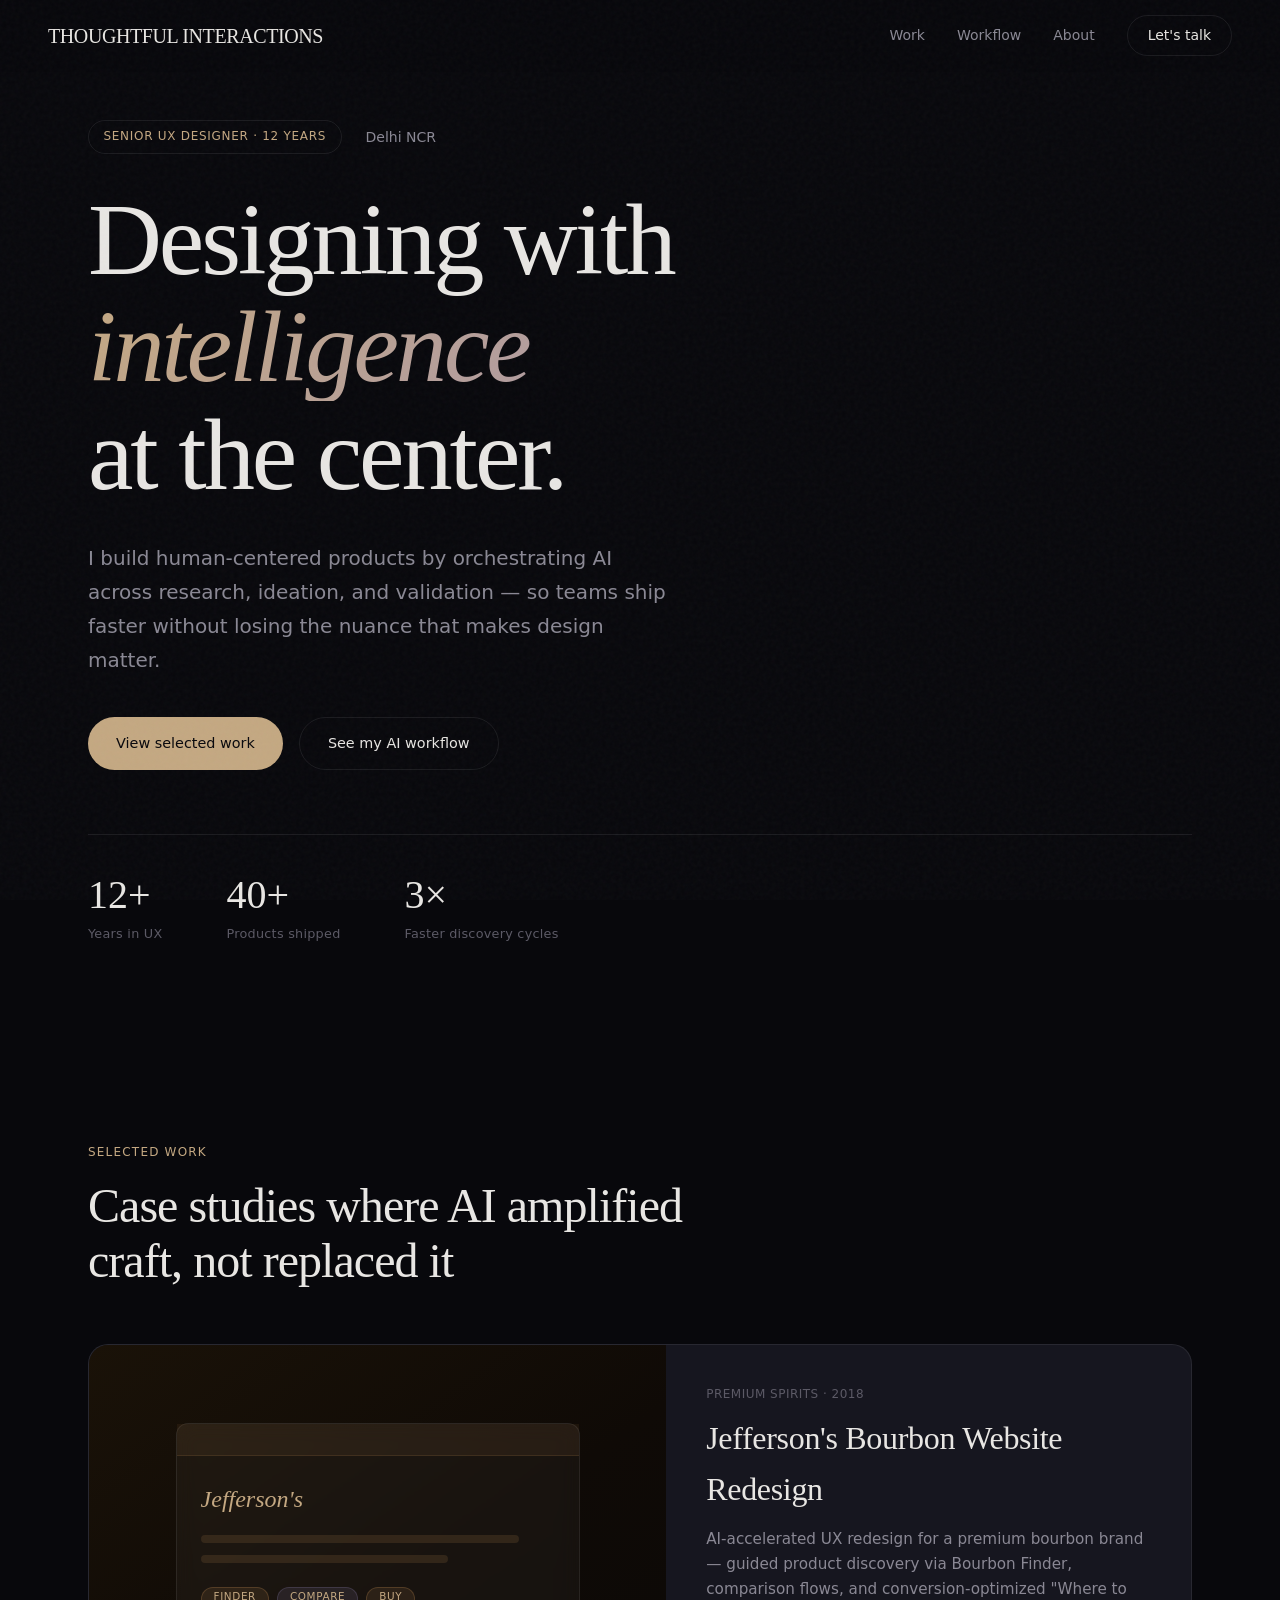
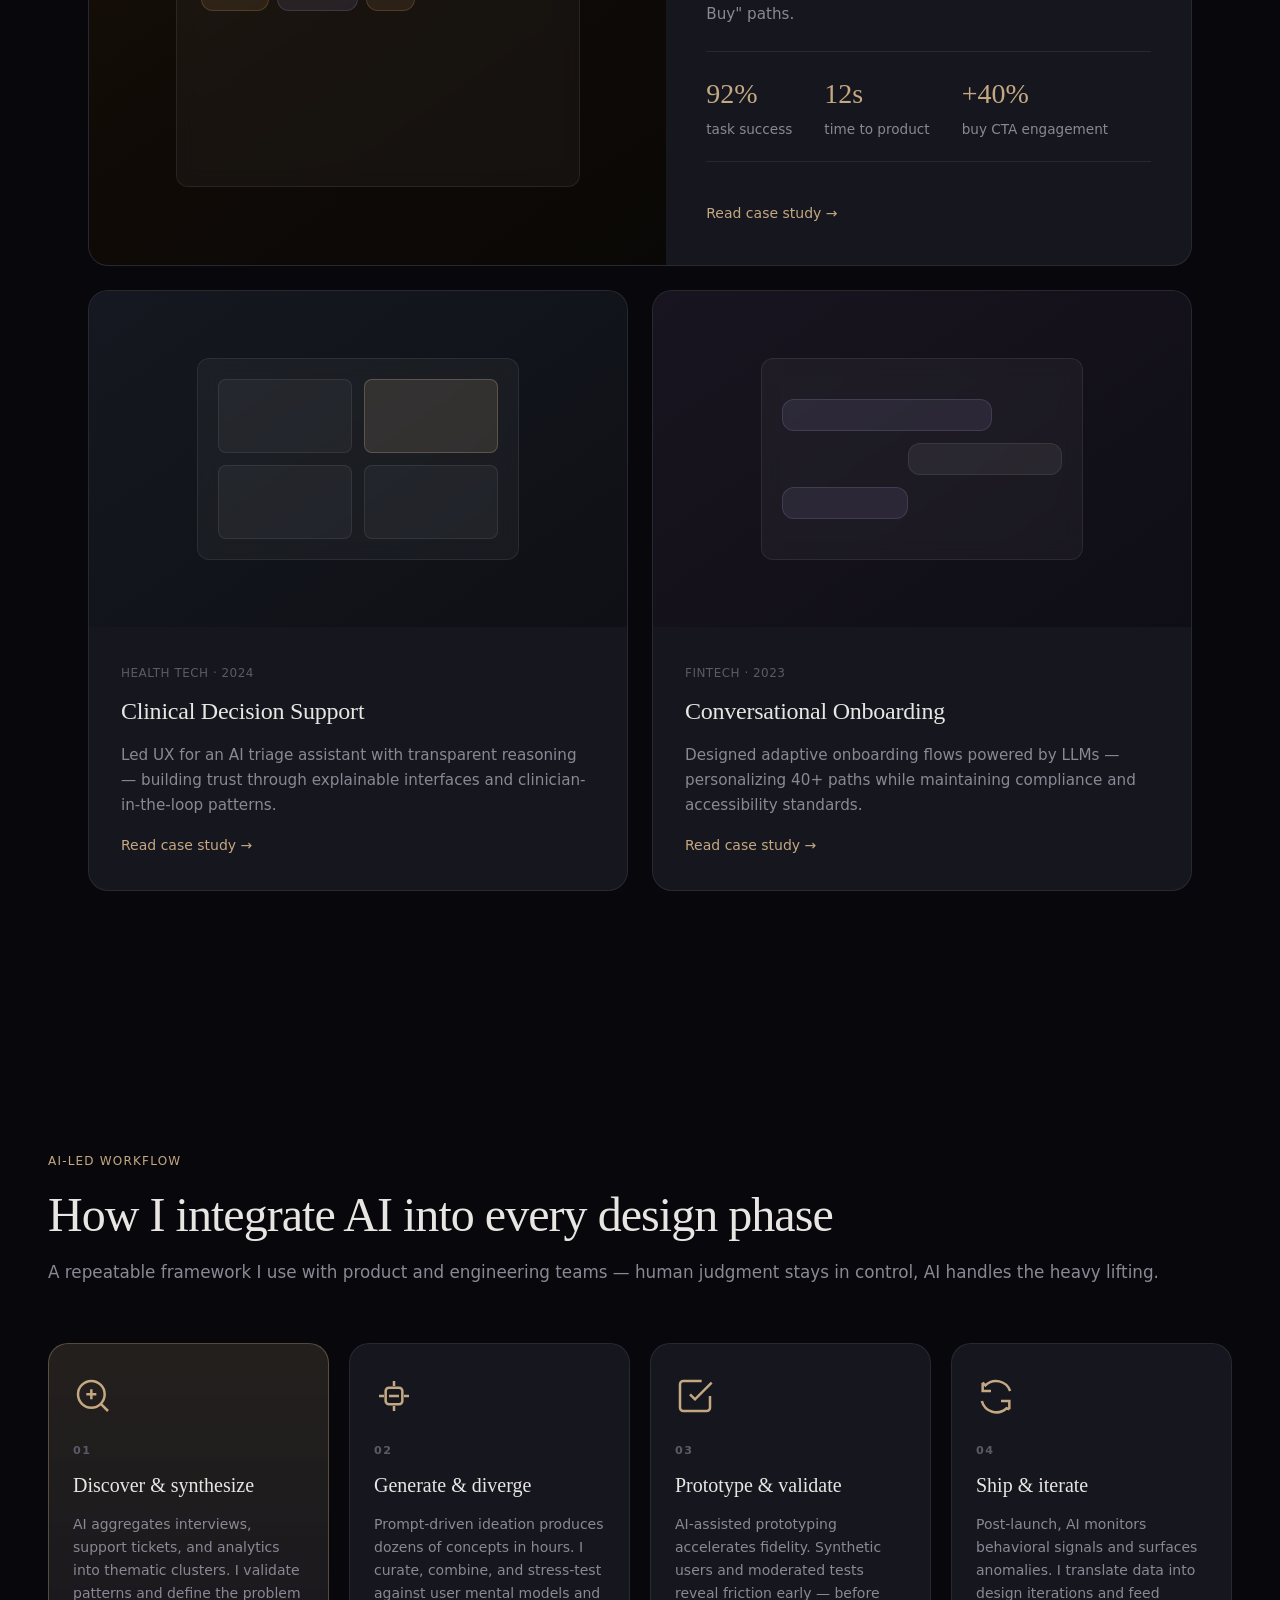
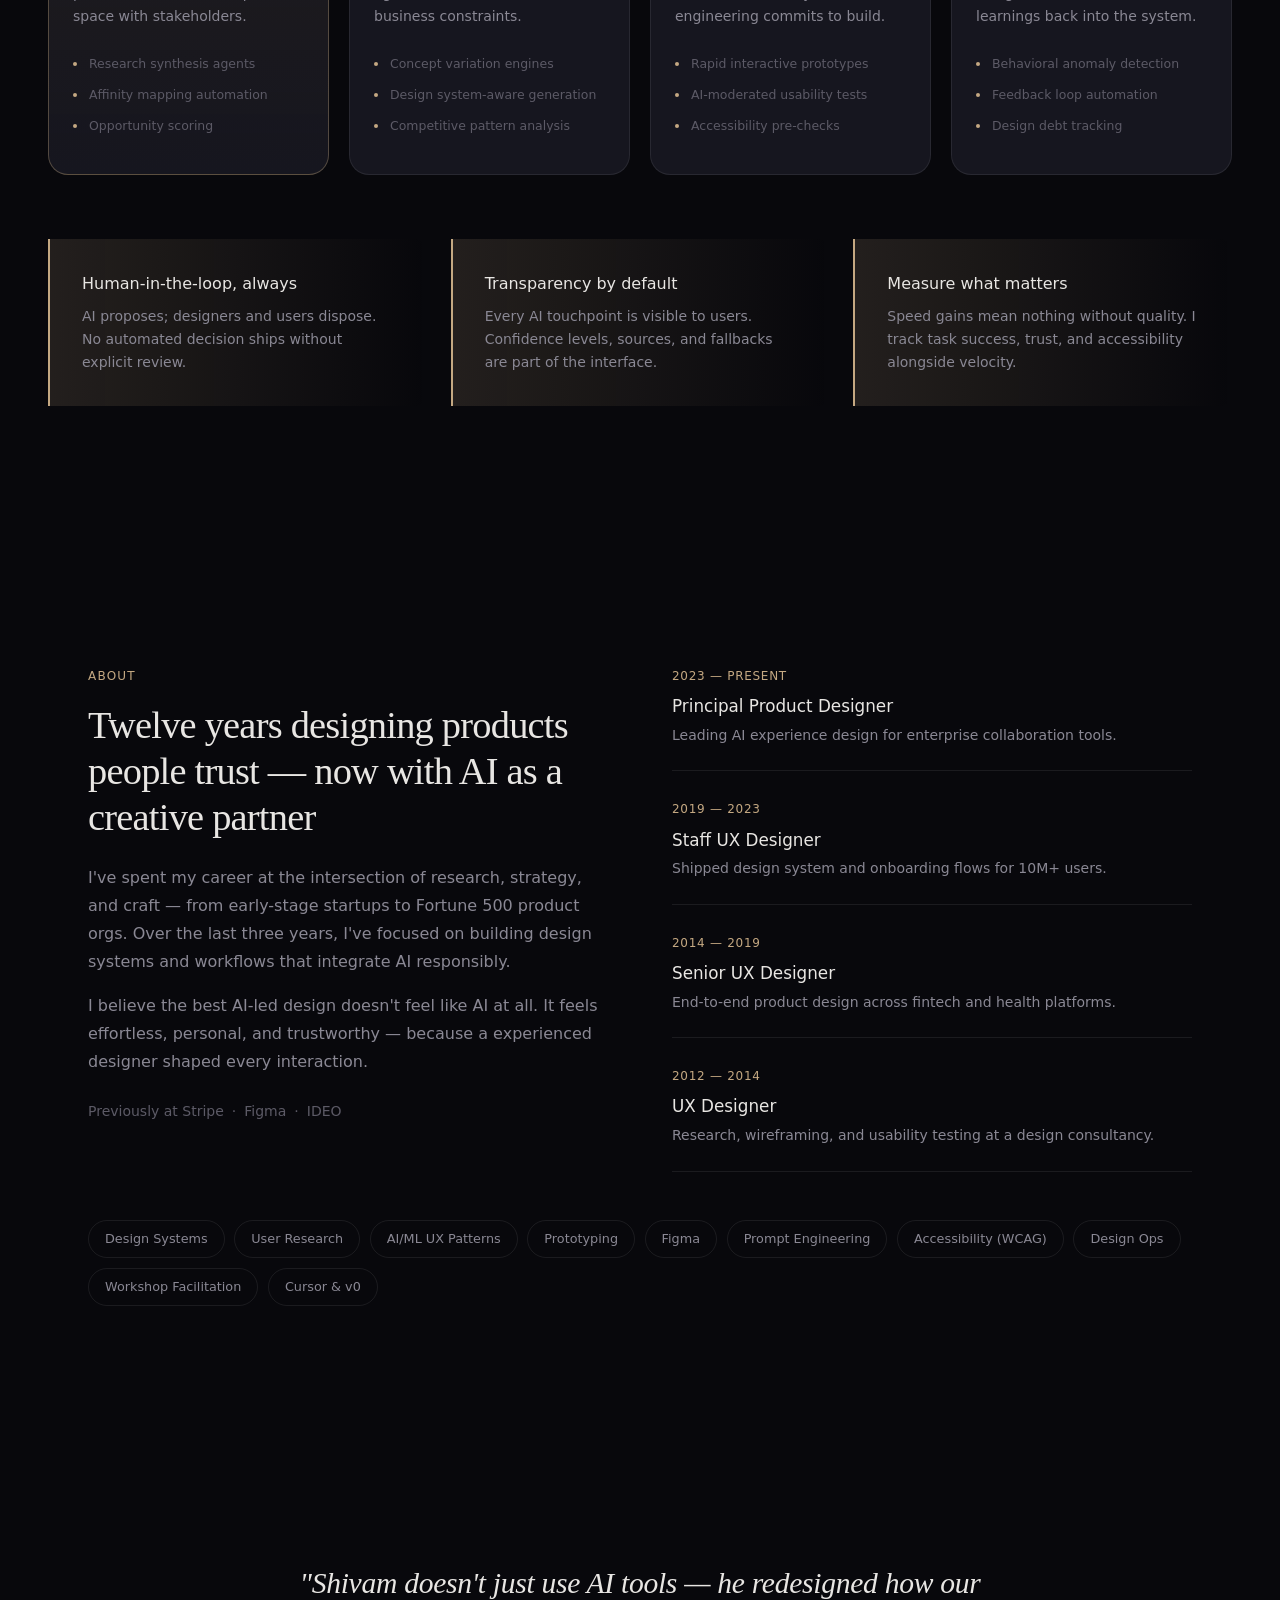
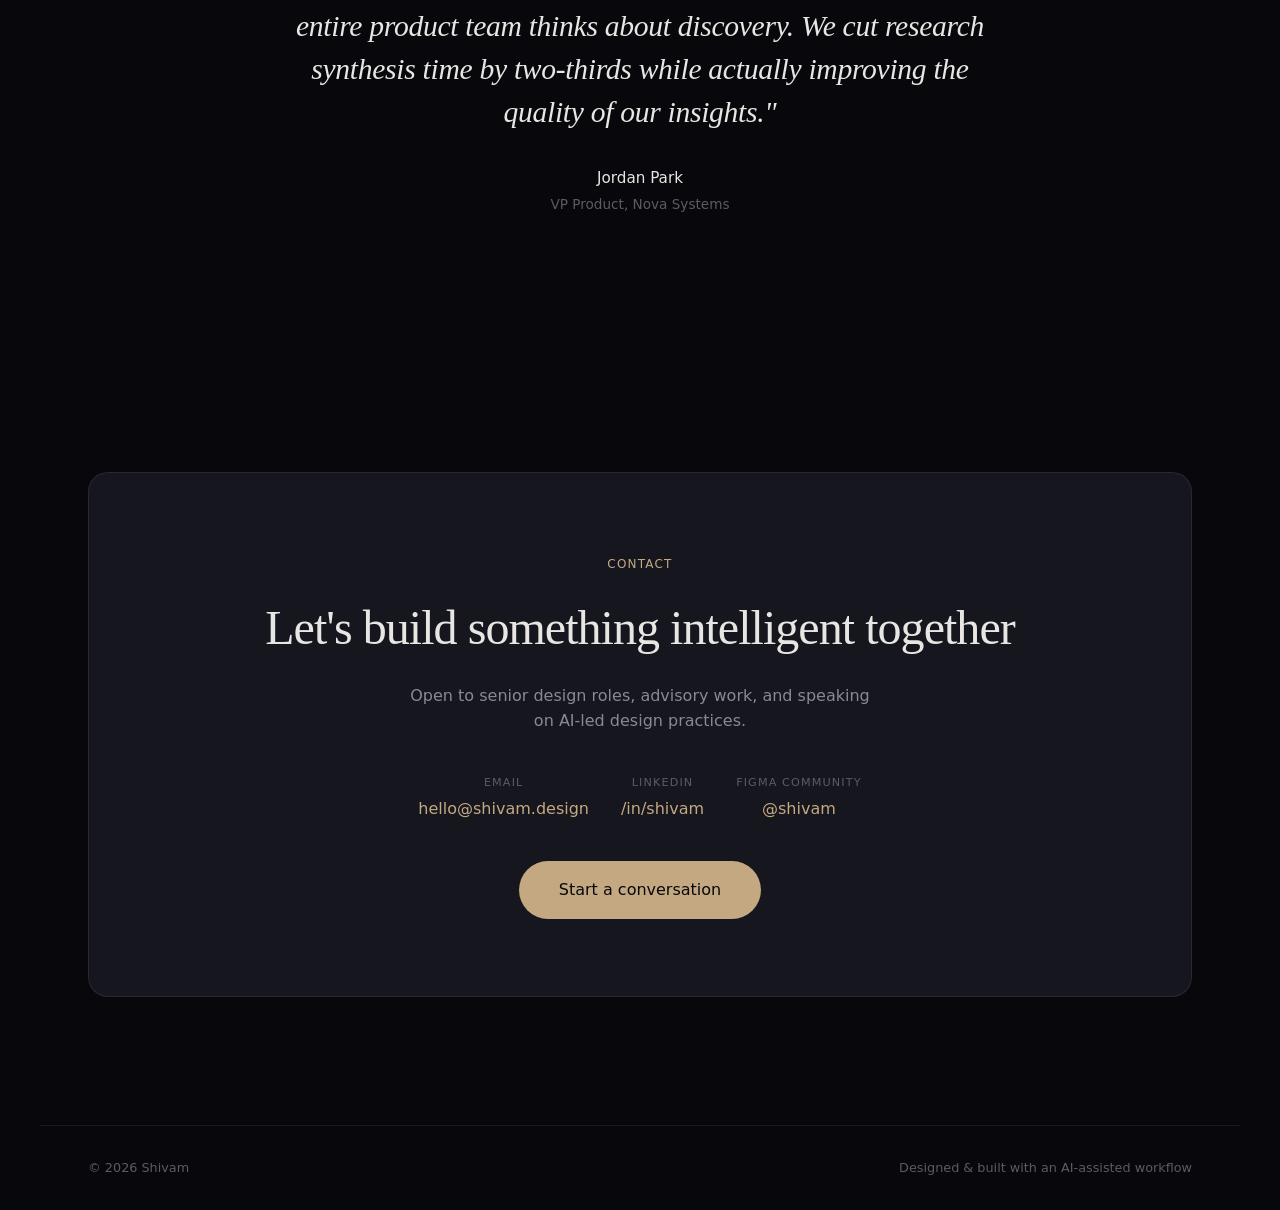
==== commit 5eaf1f9f: "Update index.html" ====
--- a/index.html
+++ b/index.html
@@ -14,7 +14,7 @@
   <!--Google Font Import - START-->
   <link rel="preconnect" href="https://fonts.googleapis.com">
   <link rel="preconnect" href="https://fonts.gstatic.com" crossorigin>
-  link href="https://fonts.googleapis.com/css2?family=Google+Sans+Flex:opsz,wght@6..144,1..1000&family=Playfair+Display:ital,wght@0,400..900;1,400..900&family=Roboto:ital,wght@0,100..900;1,100..900&display=swap" rel="stylesheet">
+  <link href="https://fonts.googleapis.com/css2?family=Google+Sans+Flex:opsz,wght@6..144,1..1000&family=Playfair+Display:ital,wght@0,400..900;1,400..900&family=Roboto:ital,wght@0,100..900;1,100..900&display=swap" rel="stylesheet">
   <!--Google Font Import - START-->
 </head>
   
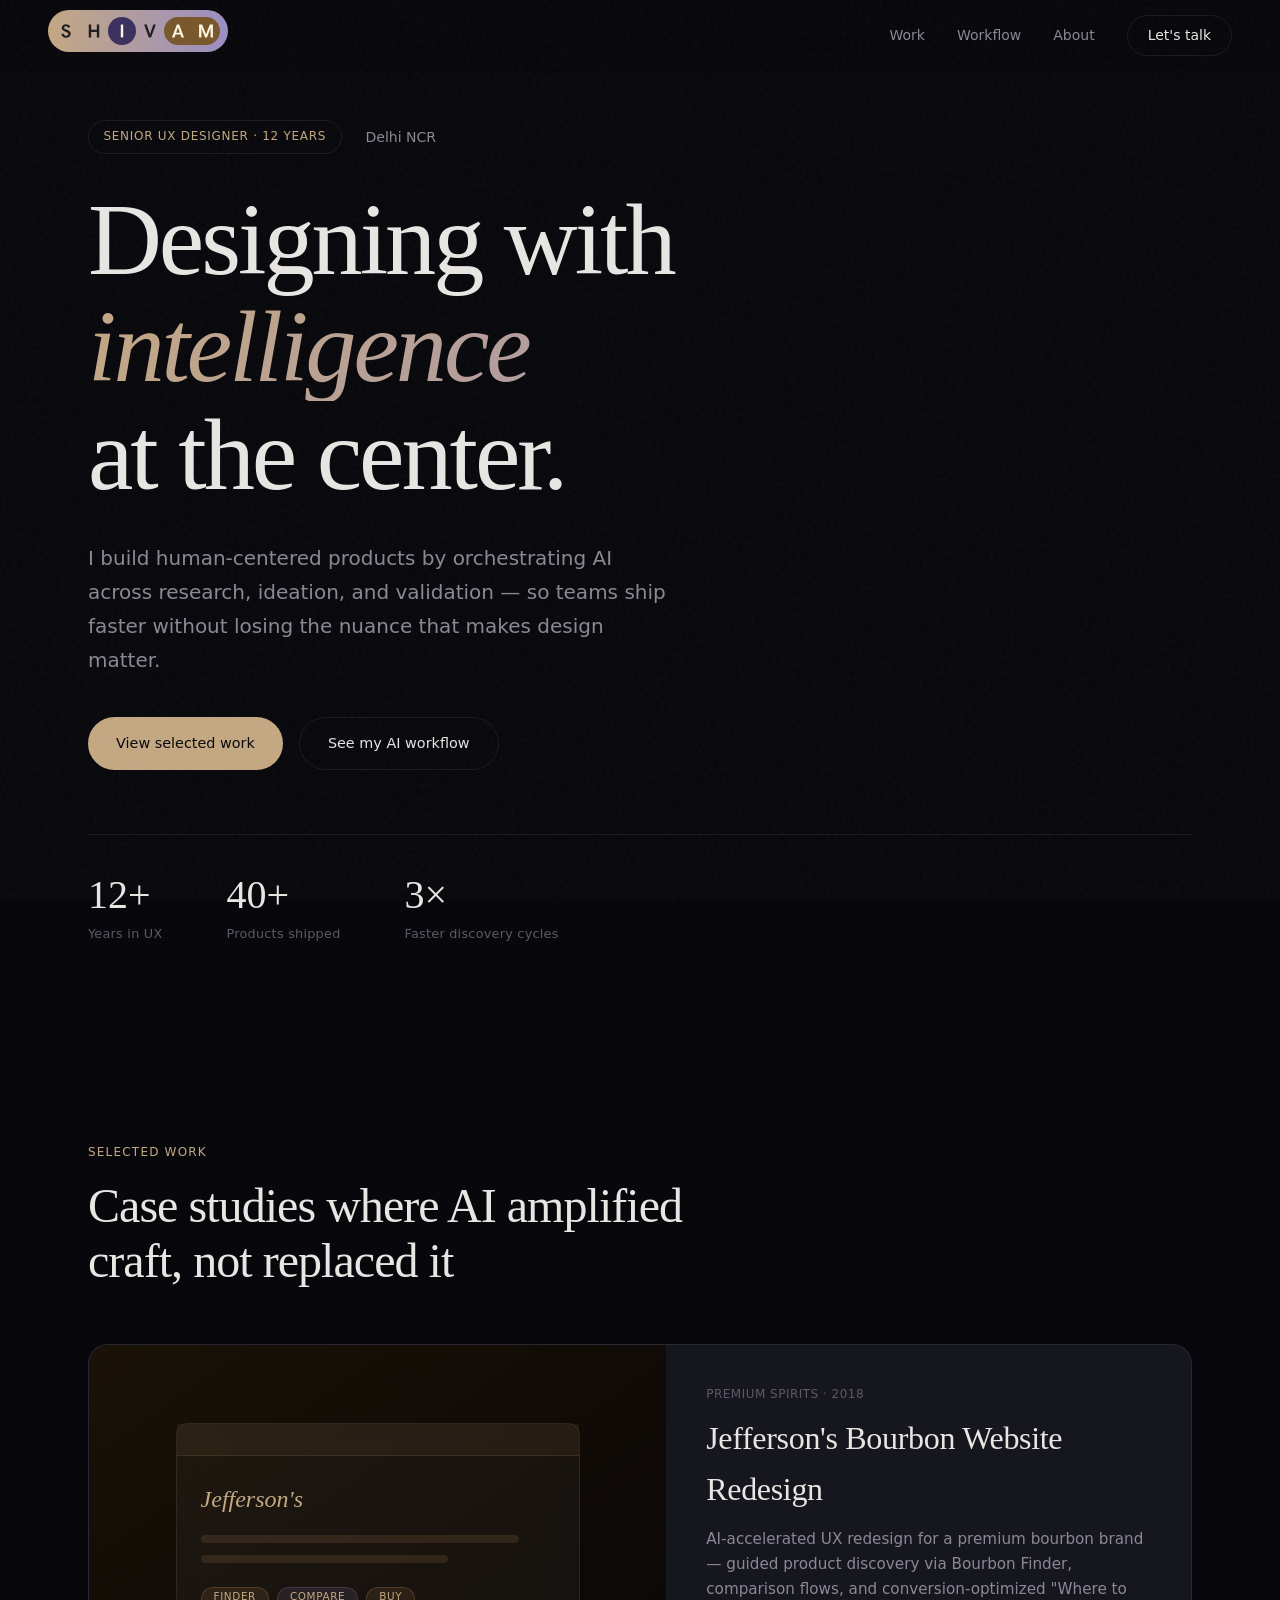
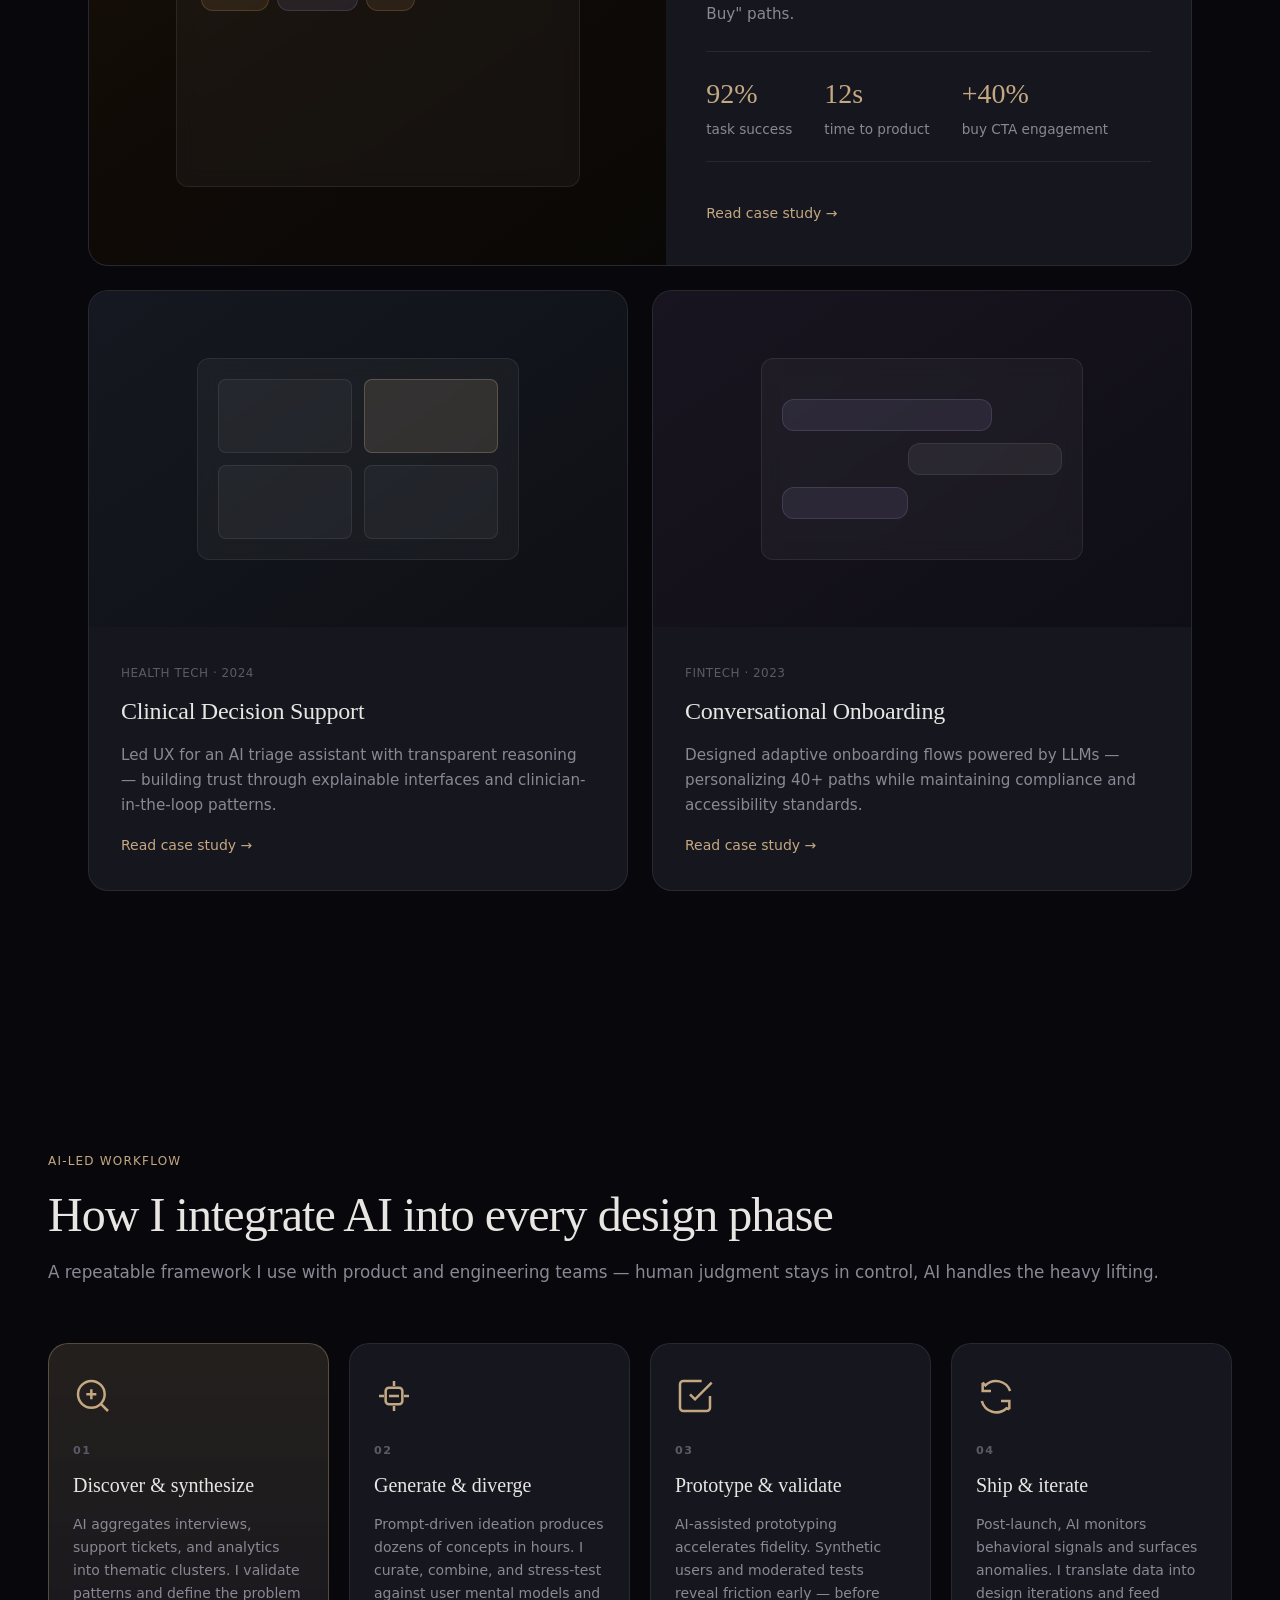
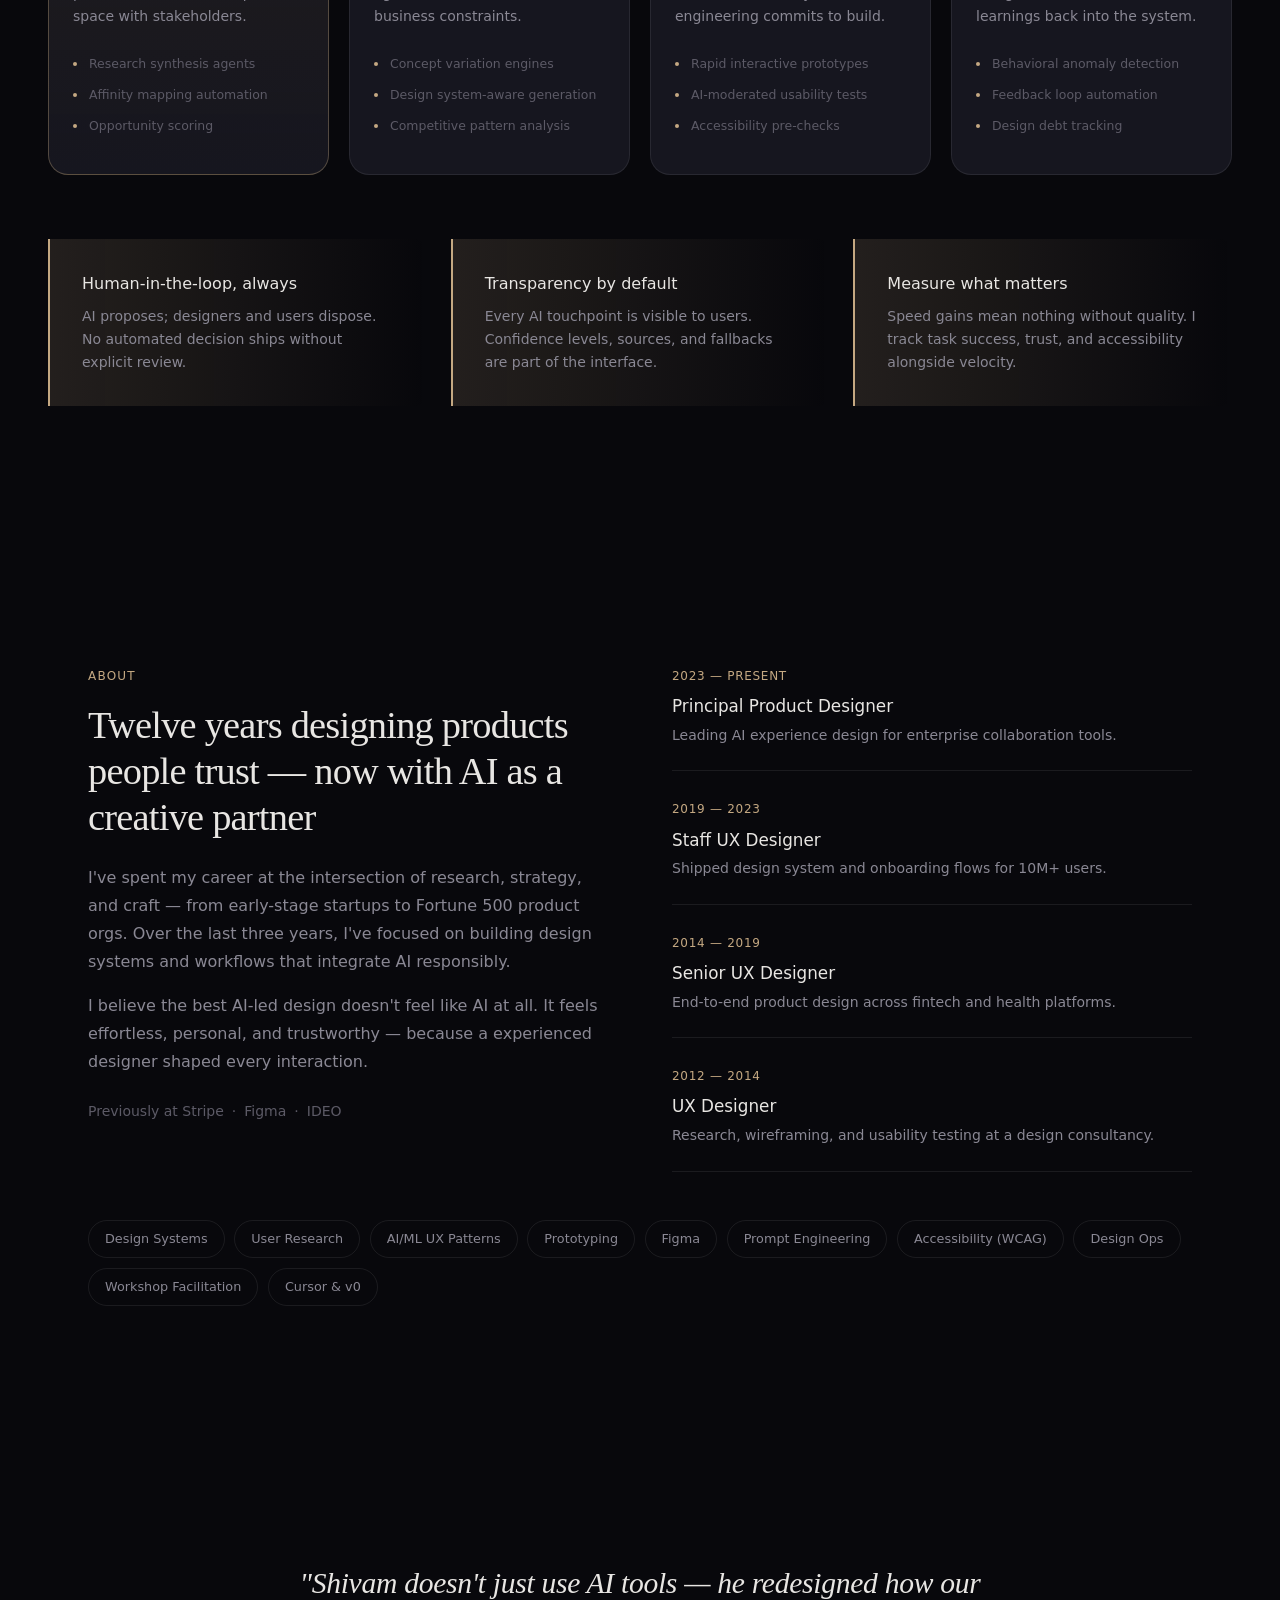
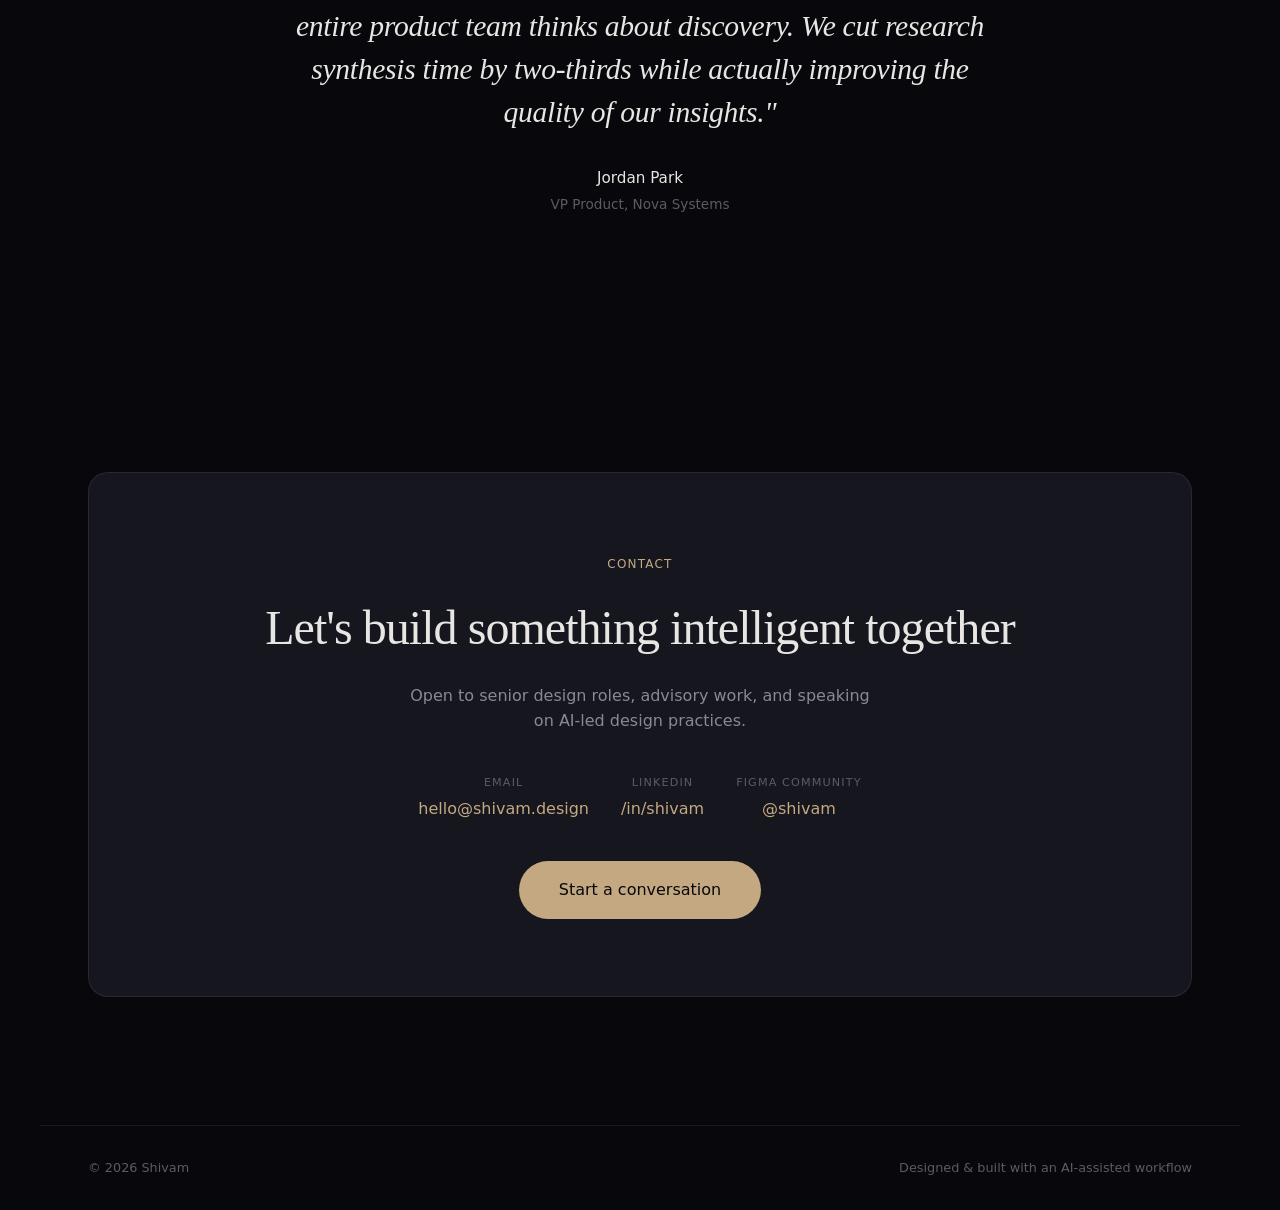
==== commit 2dd3fe6d: "Update index.html" ====
--- a/index.html
+++ b/index.html
@@ -23,7 +23,28 @@
   <div class="cursor-glow" aria-hidden="true"></div>
 
   <header class="site-header">
-    <a href="#" class="logo">THOUGHTFUL INTERACTIONS</a>
+    <a href="#" class="logo">
+      <!-- Logo SVG - START -->
+      <svg width="180" height="42" viewBox="0 0 180 42" fill="none" xmlns="http://www.w3.org/2000/svg">
+        <rect width="180" height="42" rx="21" fill="url(#paint0_linear_18_1194)"/>
+        <path d="M18.0855 27.75C16.9755 27.75 16.0095 27.471 15.1875 26.913C14.3655 26.355 13.7265 25.473 13.2705 24.267L15.3855 23.43C15.7155 24.21 16.1055 24.777 16.5555 25.131C17.0055 25.485 17.5455 25.662 18.1755 25.662C18.8175 25.662 19.3395 25.5 19.7415 25.176C20.1495 24.852 20.3535 24.423 20.3535 23.889C20.3535 23.409 20.1255 23.007 19.6695 22.683C19.2195 22.353 18.4725 22.011 17.4285 21.657C16.1265 21.219 15.1875 20.703 14.6115 20.109C14.0355 19.515 13.7475 18.789 13.7475 17.931C13.7475 16.863 14.1555 15.984 14.9715 15.294C15.7935 14.598 16.8315 14.25 18.0855 14.25C19.0875 14.25 19.9455 14.475 20.6595 14.925C21.3735 15.369 21.9465 16.053 22.3785 16.977L20.3445 17.832C20.0685 17.298 19.7445 16.911 19.3725 16.671C19.0065 16.431 18.5475 16.311 17.9955 16.311C17.4915 16.311 17.0475 16.452 16.6635 16.734C16.2855 17.01 16.0965 17.37 16.0965 17.814C16.0965 18.198 16.2555 18.525 16.5735 18.795C16.8915 19.059 17.6805 19.386 18.9405 19.776C20.2545 20.178 21.2145 20.715 21.8205 21.387C22.4265 22.053 22.7295 22.863 22.7295 23.817C22.7295 25.011 22.2705 25.965 21.3525 26.679C20.4345 27.393 19.3455 27.75 18.0855 27.75Z" fill="#1E1E1E"/>
+        <path d="M48.817 27.444V14.556H51.22V27.444H48.817ZM40.78 27.444V14.556H43.174V27.444H40.78ZM42.184 21.99V19.749H49.816V21.99H42.184Z" fill="#1E1E1E"/>
+        <rect x="60" y="7" width="28" height="28" rx="14" fill="#3B2F5E"/>
+        <path d="M72.7895 27.444V14.556H75.2105V27.444H72.7895Z" fill="#FFF5E1"/>
+        <path d="M100.794 27.444L96.132 14.556H98.715L101.541 22.809L101.973 24.168H102.036L102.468 22.827L105.321 14.556H107.868L103.044 27.444H100.794Z" fill="#1E1E1E"/>
+        <path d="M116 21C116 13.268 122.268 7 130 7H144V35H130C122.268 35 116 28.732 116 21V21Z" fill="#78572B"/>
+        <path d="M123.934 27.444L128.866 14.556H131.152L136.066 27.444H133.429L130.504 19.074L130.009 17.472H129.955L129.46 19.065L126.508 27.444H123.934ZM126.22 24.591L126.895 22.737H132.79L133.492 24.591H126.22Z" fill="#FFF5E1"/>
+        <path d="M144 7H158C165.732 7 172 13.268 172 21V21C172 28.732 165.732 35 158 35H144V7Z" fill="#78572B"/>
+        <path d="M151.074 27.444V14.556H154.125L157.977 24.249H158.04L161.865 14.556H164.925V27.444H162.585V20.514L162.648 18.327H162.594L158.94 27.444H157.059L153.414 18.327H153.351L153.423 20.514V27.444H151.074Z" fill="#FFF5E1"/>
+        <defs>
+          <linearGradient id="paint0_linear_18_1194" x1="0" y1="21" x2="180" y2="21" gradientUnits="userSpaceOnUse">
+          <stop stop-color="#C4A882"/>
+          <stop offset="1" stop-color="#9B8EC4"/>
+          </linearGradient>
+        </defs>
+      </svg>
+      <!-- Logo SVG - END -->
+    </a>
     <nav class="nav" aria-label="Main navigation">
       <a href="#work">Work</a>
       <a href="#workflow">Workflow</a>
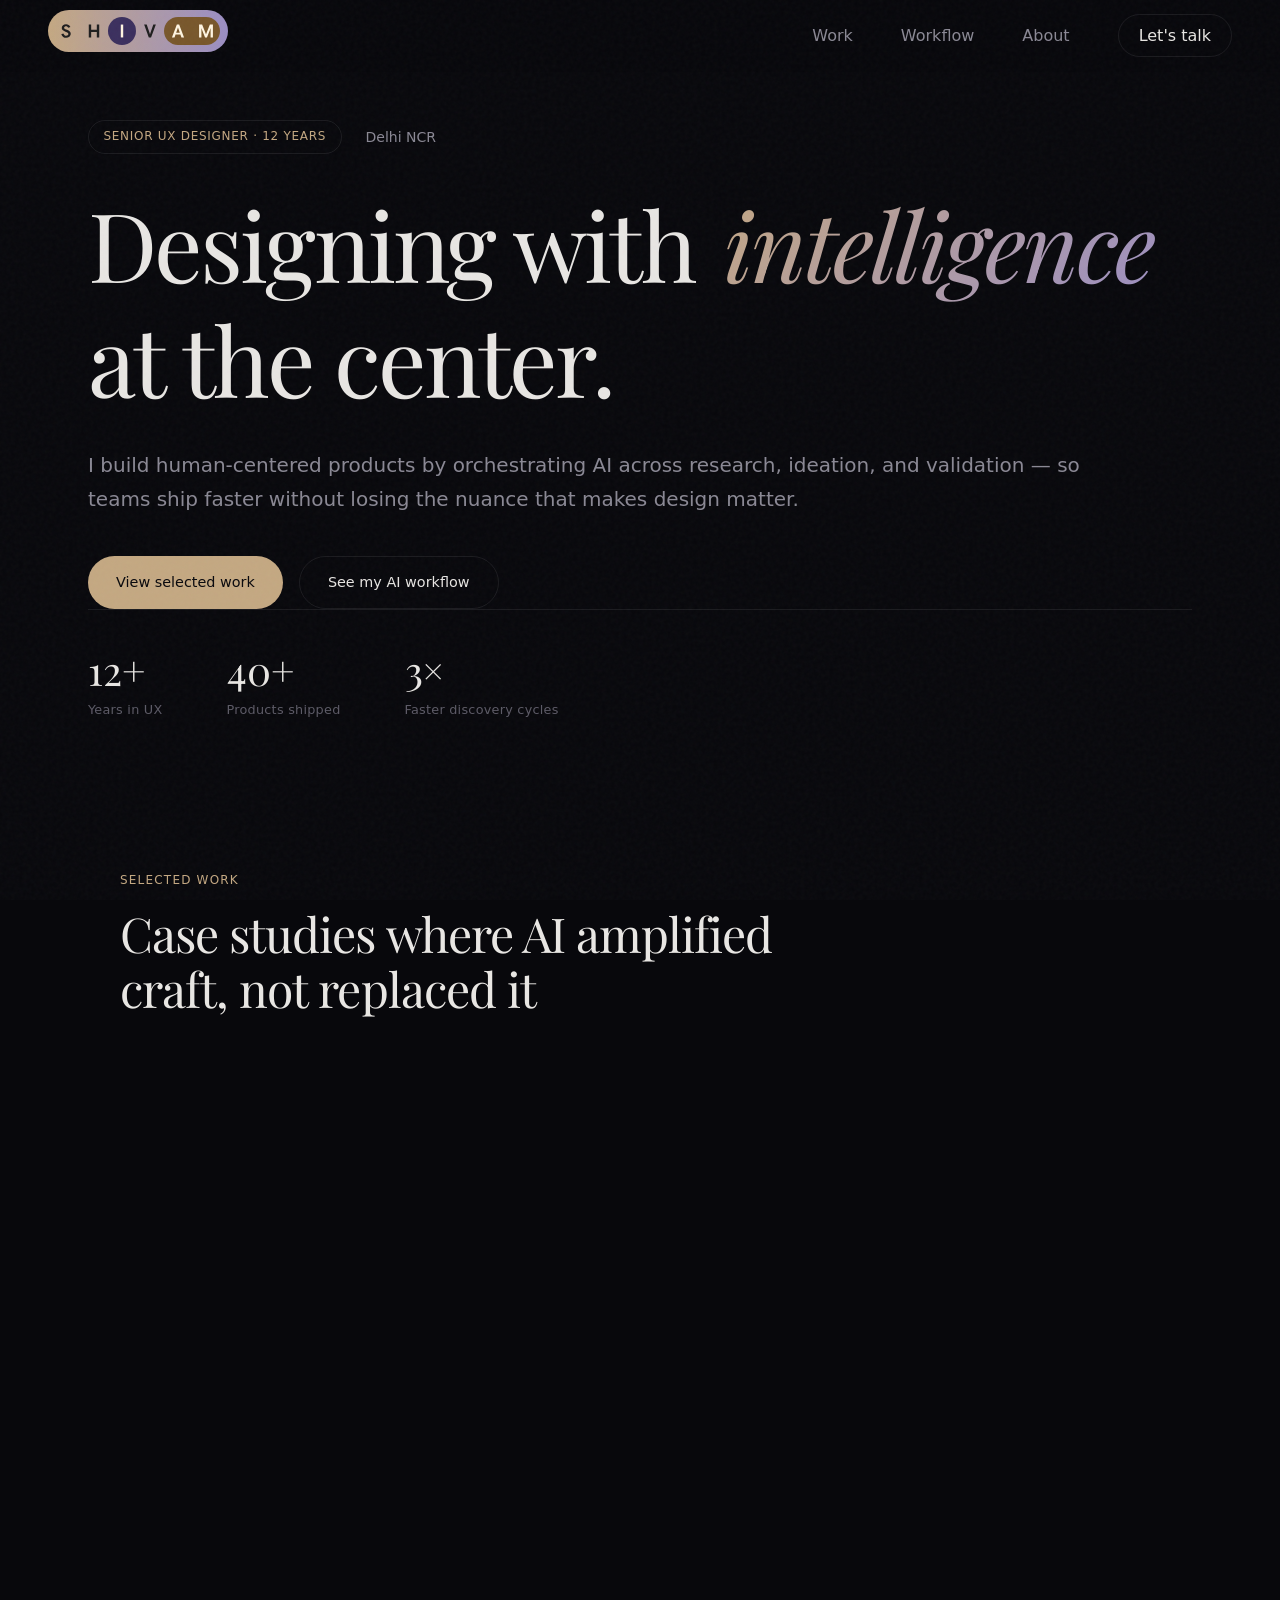
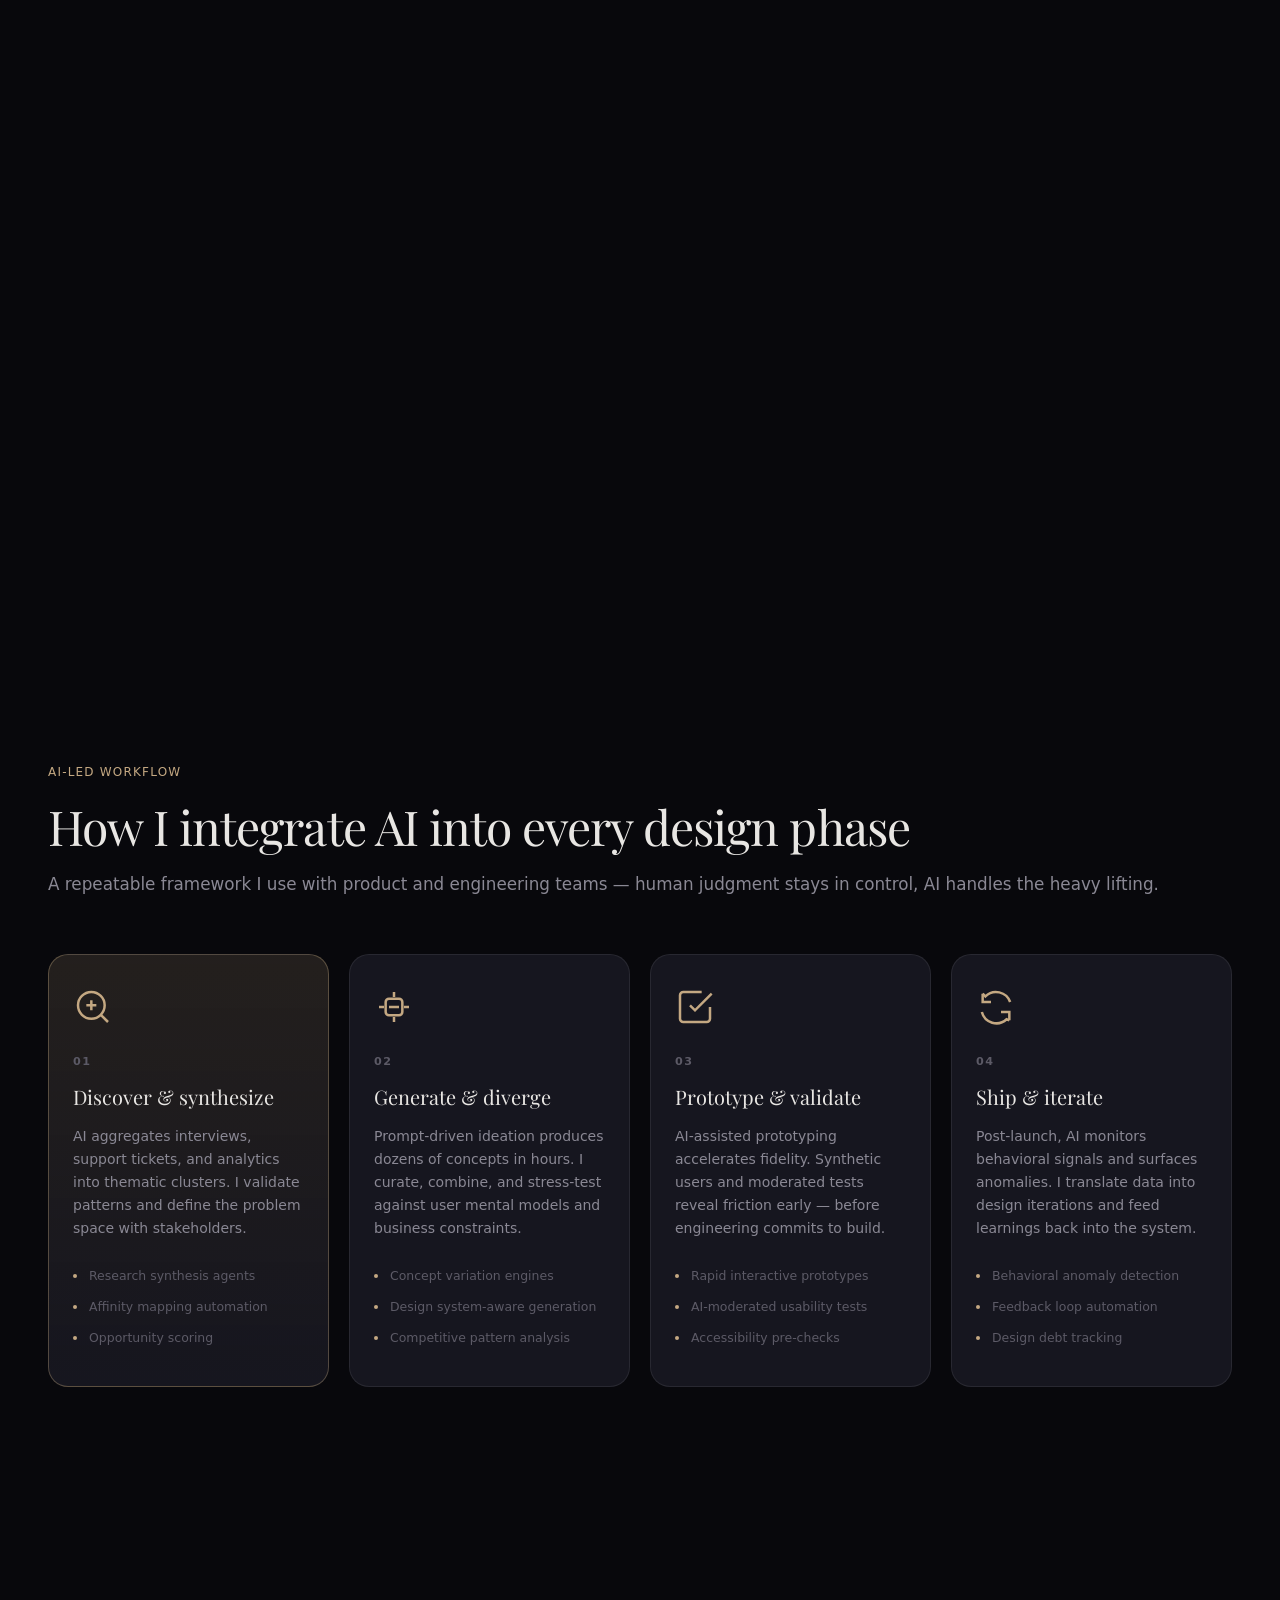
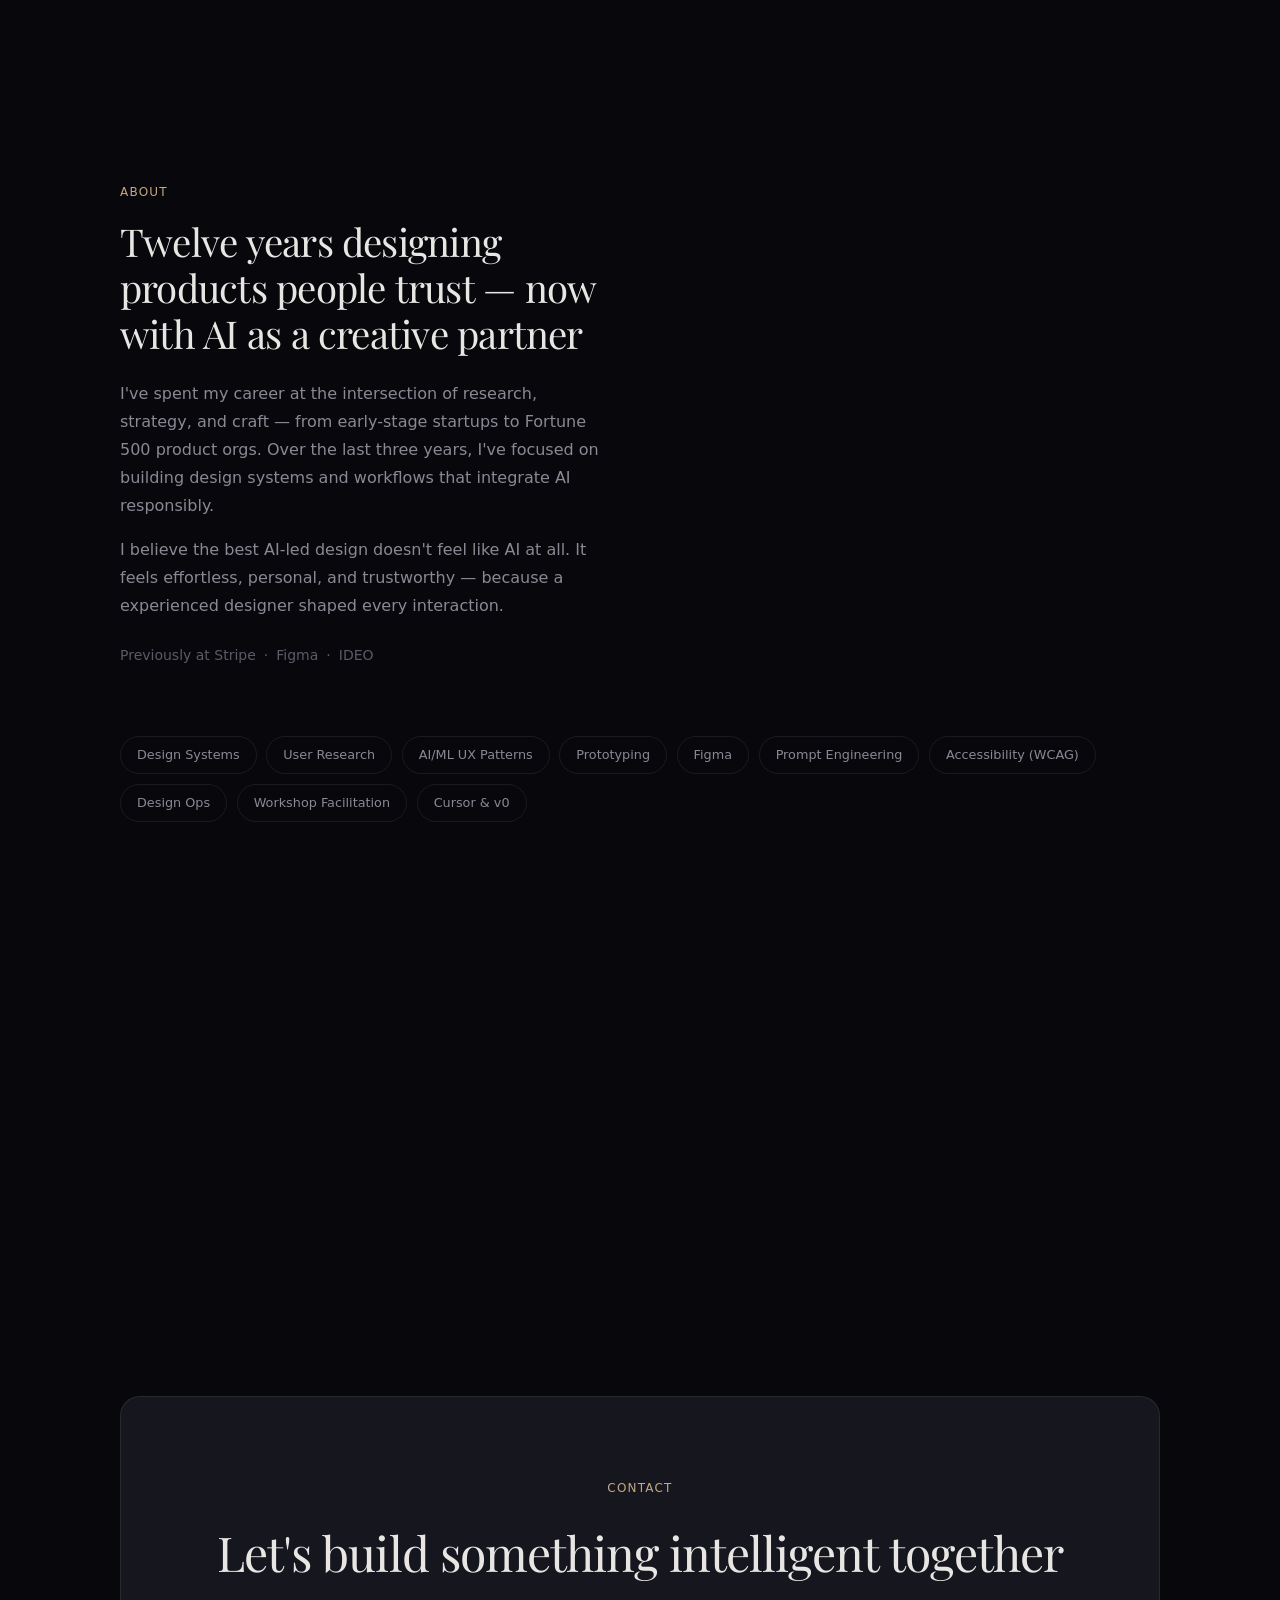
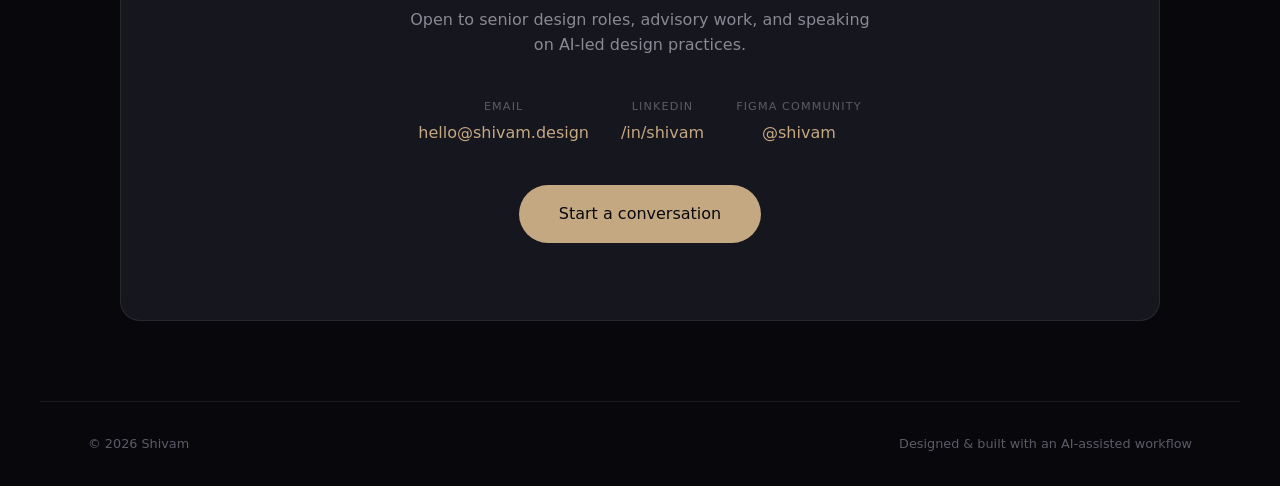
==== commit 9a149329: "Update index.html" ====
--- a/index.html
+++ b/index.html
@@ -9,13 +9,15 @@
   
   <meta name="description" content="Shivam — Senior UX Designer with 12 years of experience based in Delhi NCR. Specializing in AI-led design workflows that blend human insight with intelligent systems.">
   <title>Shivam — AI-Led UX Designer</title>
-  <link rel="stylesheet" href="styles.css">
+
+  <!-- CSS Import -->
+  <link rel="stylesheet" href="CSS/styles.css">
   
-  <!--Google Font Import - START-->
+  <!-- Google Font Import - START-->
   <link rel="preconnect" href="https://fonts.googleapis.com">
   <link rel="preconnect" href="https://fonts.gstatic.com" crossorigin>
   <link href="https://fonts.googleapis.com/css2?family=Google+Sans+Flex:opsz,wght@6..144,1..1000&family=Playfair+Display:ital,wght@0,400..900;1,400..900&family=Roboto:ital,wght@0,100..900;1,100..900&display=swap" rel="stylesheet">
-  <!--Google Font Import - START-->
+  <!-- Google Font Import - START-->
 </head>
   
 <body>
--- a/CSS/styles.css
+++ b/CSS/styles.css
@@ -0,0 +1,1700 @@
+/* ─── Reset & Variables ─── */
+*, *::before, *::after {
+  box-sizing: border-box;
+  margin: 0;
+  padding: 0;
+}
+
+:root {
+  --bg: #08080c;
+  --bg-elevated: #111118;
+  --bg-card: #16161f;
+  --border: rgba(255, 255, 255, 0.08);
+  --border-hover: rgba(255, 255, 255, 0.16);
+  --text: #e8e6e3;
+  --text-muted: #8a8894;
+  --text-dim: #5c5a66;
+  --accent: #c4a882;
+  --accent-soft: rgba(196, 168, 130, 0.15);
+  --accent-glow: rgba(196, 168, 130, 0.25);
+  --violet: #9b8ec4;
+  --violet-soft: rgba(155, 142, 196, 0.12);
+  --serif: 'Playfair Display', Georgia, serif;
+  --sans: 'Google Sans Flex', system-ui, -apple-system, sans-serif;
+  --radius: 12px;
+  --radius-lg: 20px;
+  --transition: 0.35s cubic-bezier(0.4, 0, 0.2, 1);
+  --max-width: 1200px;
+  --header-h: 72px;
+}
+
+html {
+  scroll-behavior: smooth;
+  -webkit-font-smoothing: antialiased;
+}
+
+body {
+  font-family: var(--sans);
+  background: var(--bg);
+  color: var(--text);
+  line-height: 1.6;
+  overflow-x: hidden;
+}
+
+a {
+  color: inherit;
+  text-decoration: none;
+}
+
+ul { list-style: none; }
+
+img { max-width: 100%; display: block; }
+
+/* ─── Grain overlay ─── */
+.grain {
+  position: fixed;
+  inset: 0;
+  pointer-events: none;
+  z-index: 9999;
+  opacity: 0.035;
+  background-image: url("data:image/svg+xml,%3Csvg viewBox='0 0 256 256' xmlns='http://www.w3.org/2000/svg'%3E%3Cfilter id='n'%3E%3CfeTurbulence type='fractalNoise' baseFrequency='0.85' numOctaves='4' stitchTiles='stitch'/%3E%3C/filter%3E%3Crect width='100%25' height='100%25' filter='url(%23n)'/%3E%3C/svg%3E");
+}
+
+.cursor-glow {
+  position: fixed;
+  width: 600px;
+  height: 600px;
+  border-radius: 50%;
+  background: radial-gradient(circle, var(--accent-glow) 10%, transparent 70%);
+  pointer-events: none;
+  z-index: 0;
+  transform: translate(-50%, -50%);
+  opacity: 0;
+  transition: opacity 0.5s;
+}
+
+body:hover .cursor-glow {
+  opacity: 0.4;
+}
+
+/* ─── Header ─── */
+.site-header {
+  position: fixed;
+  top: 0;
+  left: 0;
+  right: 0;
+  height: var(--header-h);
+  display: flex;
+  align-items: center;
+  justify-content: space-between;
+  padding: 0 clamp(1.5rem, 4vw, 3rem);
+  z-index: 100;
+  background: rgba(8, 8, 12, 0.7);
+  backdrop-filter: blur(20px);
+  border-bottom: 1px solid transparent;
+  transition: border-color var(--transition);
+}
+
+.site-header.scrolled {
+  border-bottom-color: var(--border);
+}
+
+.logo {
+  /* font: [font-weight] [font-size] [font-family]; */
+  font-family: Playfair Display, var(--serif);
+  font-size: 1.5rem;
+  font-weight: 600;
+  letter-spacing: 0.05em;
+}
+
+.nav {
+  display: flex;
+  align-items: center;
+  gap: 3rem;
+}
+
+.nav a {
+  font-size: 1rem;
+  color: var(--text-muted);
+  transition: color var(--transition);
+}
+
+.nav a:hover {
+  color: var(--text);
+}
+
+.nav-cta {
+  padding: 0.5rem 1.25rem;
+  border: 1px solid var(--border);
+  border-radius: 100px;
+  color: var(--text) !important;
+  transition: border-color var(--transition), background var(--transition) !important;
+}
+
+.nav-cta:hover {
+  border-color: var(--accent);
+  background: var(--accent-soft);
+}
+
+.menu-toggle {
+  display: none;
+  flex-direction: column;
+  gap: 6px;
+  background: none;
+  border: none;
+  cursor: pointer;
+  padding: 4px;
+}
+
+.menu-toggle span {
+  display: block;
+  width: 24px;
+  height: 1.5px;
+  background: var(--text);
+  transition: var(--transition);
+}
+
+/* ─── Buttons ─── */
+.btn {
+  display: inline-flex;
+  align-items: center;
+  justify-content: center;
+  padding: 0.875rem 1.75rem;
+  font-size: 0.9rem;
+  font-weight: 500;
+  border-radius: 100px;
+  transition: all var(--transition);
+  cursor: pointer;
+  border: none;
+}
+
+.btn-primary {
+  background: var(--accent);
+  color: var(--bg);
+}
+
+.btn-primary:hover {
+  background: #d4bc9a;
+  transform: translateY(-1px);
+  box-shadow: 0 8px 30px var(--accent-glow);
+}
+
+.btn-ghost {
+  border: 1px solid var(--border);
+  color: var(--text);
+  background: transparent;
+}
+
+.btn-ghost:hover {
+  border-color: var(--border-hover);
+  background: rgba(255, 255, 255, 0.03);
+}
+
+.btn-large {
+  padding: 1rem 2.5rem;
+  font-size: 1rem;
+}
+
+/* ─── Hero ─── */
+.hero {
+  /*min-height: 100vh;*/
+  display: flex;
+  flex-direction: column;
+  justify-content: center;
+  padding: calc(var(--header-h) + 3rem) clamp(1.5rem, 4vw, 3rem) 4rem;
+  max-width: var(--max-width);
+  margin: 0 auto;
+  position: relative;
+}
+
+.hero-meta {
+  display: flex;
+  align-items: center;
+  gap: 1.5rem;
+  margin-bottom: 2rem;
+  opacity: 0;
+  animation: fadeUp 0.8s 0.1s forwards;
+}
+
+.badge {
+  font-size: 0.75rem;
+  font-weight: 500;
+  letter-spacing: 0.06em;
+  text-transform: uppercase;
+  padding: 0.4rem 0.9rem;
+  border: 1px solid var(--border);
+  border-radius: 100px;
+  color: var(--accent);
+}
+
+.hero-location {
+  font-size: 0.875rem;
+  color: var(--text-muted);
+}
+
+.hero-title {
+  font-family: var(--serif);
+  font-size: clamp(3rem, 8vw, 6rem);
+  font-weight: 400;
+  line-height: 1.2;
+  letter-spacing: -0.03em;
+  margin-bottom: 2rem;
+}
+
+.hero-title .line {
+  opacity: 0;
+  animation: fadeUp 0.9s forwards;
+}
+
+.hero-title .line:nth-child(1) { animation-delay: 0.2s; }
+.hero-title .line:nth-child(2) { animation-delay: 0.35s; }
+.hero-title .line:nth-child(3) { animation-delay: 0.5s; }
+
+.hero-title .accent {
+  font-style: italic;
+  background: linear-gradient(135deg, var(--accent) 0%, var(--violet) 100%);
+  -webkit-background-clip: text;
+  -webkit-text-fill-color: transparent;
+  background-clip: text;
+
+  padding-left: 0.1em;
+  padding-right: 0.15em;
+  margin-right: -0.15em;
+}
+
+.hero-lede {
+  font-size: clamp(1rem, 2vw, 1.25rem);
+  color: var(--text-muted);
+  max-width: 1000px;
+  line-height: 1.7;
+  margin-bottom: 2.5rem;
+  opacity: 0;
+  animation: fadeUp 0.8s 0.65s forwards;
+}
+
+.hero-actions {
+  display: flex;
+  flex-wrap: wrap;
+  gap: 1rem;
+  opacity: 0;
+  animation: fadeUp 0.8s 0.8s forwards;
+}
+
+.hero-stats {
+  display: flex;
+  gap: clamp(2rem, 5vw, 4rem);
+  padding-top: 2.5rem;
+  border-top: 1px solid var(--border);
+  opacity: 0;
+  animation: fadeUp 0.8s 0.95s forwards;
+}
+
+.stat-num {
+  display: block;
+  font-family: var(--serif);
+  font-size: 2.5rem;
+  line-height: 1;
+  margin-bottom: 0.35rem;
+  color: var(--text);
+}
+
+.stat-label {
+  font-size: 0.8rem;
+  color: var(--text-dim);
+  letter-spacing: 0.02em;
+}
+
+/* ─── Sections ─── */
+.section {
+  padding: clamp(5rem, 10vw, 3rem);
+  max-width: var(--max-width);
+  margin: 0 auto;
+}
+
+.section-header {
+  margin-bottom: 3.5rem;
+  max-width: 680px;
+}
+
+.section-tag {
+  display: inline-block;
+  font-size: 0.75rem;
+  font-weight: 500;
+  letter-spacing: 0.1em;
+  text-transform: uppercase;
+  color: var(--accent);
+  margin-bottom: 1rem;
+}
+
+.section-header h2 {
+  font-family: var(--serif);
+  font-size: clamp(2rem, 4vw, 3rem);
+  font-weight: 400;
+  line-height: 1.15;
+  letter-spacing: -0.02em;
+}
+
+.section-desc {
+  margin-top: 1rem;
+  color: var(--text-muted);
+  font-size: 1.05rem;
+  line-height: 1.7;
+}
+
+/* ─── Work Grid ─── */
+.work-grid {
+  display: grid;
+  grid-template-columns: 1fr 1fr;
+  gap: 1.5rem;
+}
+
+.case-card {
+  background: var(--bg-card);
+  border: 1px solid var(--border);
+  border-radius: var(--radius-lg);
+  overflow: hidden;
+  transition: border-color var(--transition), transform var(--transition);
+}
+
+.case-card:hover {
+  border-color: var(--border-hover);
+  transform: translateY(-4px);
+}
+
+.case-card--featured {
+  grid-column: 1 / -1;
+  display: grid;
+  grid-template-columns: 1.1fr 1fr;
+}
+
+.case-visual {
+  aspect-ratio: 16/10;
+  position: relative;
+  overflow: hidden;
+}
+
+.case-card--featured .case-visual {
+  aspect-ratio: auto;
+  min-height: 360px;
+}
+
+.case-visual--1 {
+  background: linear-gradient(145deg, #1a1825 0%, #12101a 50%, #0d1118 100%);
+}
+
+.case-visual--2 {
+  background: linear-gradient(145deg, #151820 0%, #0e1015 100%);
+}
+
+.case-visual--3 {
+  background: linear-gradient(145deg, #181520 0%, #0f0d15 100%);
+}
+
+.case-mock {
+  position: absolute;
+  inset: 15%;
+  background: rgba(255, 255, 255, 0.04);
+  border: 1px solid var(--border);
+  border-radius: var(--radius);
+  backdrop-filter: blur(10px);
+}
+
+.case-mock--compact {
+  inset: 20%;
+}
+
+.mock-bar {
+  height: 32px;
+  border-bottom: 1px solid var(--border);
+  background: rgba(255, 255, 255, 0.02);
+}
+
+.mock-content {
+  padding: 1.5rem;
+}
+
+.mock-line {
+  height: 8px;
+  background: rgba(255, 255, 255, 0.08);
+  border-radius: 4px;
+  margin-bottom: 0.75rem;
+  width: 70%;
+}
+
+.mock-line--wide { width: 90%; }
+
+.mock-pills {
+  display: flex;
+  gap: 0.5rem;
+  margin-top: 1.5rem;
+}
+
+.mock-pills span {
+  width: 60px;
+  height: 24px;
+  border-radius: 100px;
+  background: var(--accent-soft);
+  border: 1px solid rgba(196, 168, 130, 0.2);
+}
+
+.mock-pills span:nth-child(2) {
+  background: var(--violet-soft);
+  border-color: rgba(155, 142, 196, 0.2);
+}
+
+.mock-grid {
+  display: grid;
+  grid-template-columns: 1fr 1fr;
+  gap: 0.75rem;
+  padding: 1.25rem;
+  height: 100%;
+}
+
+.mock-cell {
+  background: rgba(255, 255, 255, 0.04);
+  border-radius: 8px;
+  border: 1px solid var(--border);
+}
+
+.mock-cell--active {
+  background: var(--accent-soft);
+  border-color: rgba(196, 168, 130, 0.3);
+}
+
+.mock-chat {
+  padding: 1.25rem;
+  display: flex;
+  flex-direction: column;
+  gap: 0.75rem;
+  height: 100%;
+  justify-content: center;
+}
+
+.chat-bubble {
+  height: 32px;
+  border-radius: 12px;
+  width: 75%;
+}
+
+.chat-bubble--ai {
+  background: var(--violet-soft);
+  border: 1px solid rgba(155, 142, 196, 0.2);
+  align-self: flex-start;
+}
+
+.chat-bubble--user {
+  background: rgba(255, 255, 255, 0.06);
+  border: 1px solid var(--border);
+  align-self: flex-end;
+  width: 55%;
+}
+
+.chat-bubble--short { width: 45%; }
+
+.case-body {
+  padding: 2rem;
+}
+
+.case-card--featured .case-body {
+  padding: 2.5rem;
+  display: flex;
+  flex-direction: column;
+  justify-content: center;
+}
+
+.case-tag {
+  font-size: 0.75rem;
+  color: var(--text-dim);
+  letter-spacing: 0.04em;
+  text-transform: uppercase;
+}
+
+.case-body h3 {
+  font-family: var(--serif);
+  font-size: 1.5rem;
+  font-weight: 400;
+  margin: 0.5rem 0 0.75rem;
+  letter-spacing: -0.01em;
+}
+
+.case-card--featured .case-body h3 {
+  font-size: 2rem;
+}
+
+.case-body p {
+  color: var(--text-muted);
+  font-size: 0.95rem;
+  line-height: 1.65;
+}
+
+.case-metrics {
+  display: flex;
+  gap: 2rem;
+  margin: 1.5rem 0;
+  padding: 1.25rem 0;
+  border-top: 1px solid var(--border);
+  border-bottom: 1px solid var(--border);
+}
+
+.case-metrics li {
+  font-size: 0.85rem;
+  color: var(--text-muted);
+}
+
+.case-metrics strong {
+  display: block;
+  font-family: var(--serif);
+  font-size: 1.75rem;
+  color: var(--accent);
+  font-weight: 400;
+  margin-bottom: 0.15rem;
+}
+
+.case-link {
+  display: inline-block;
+  margin-top: 1rem;
+  font-size: 0.875rem;
+  color: var(--accent);
+  transition: opacity var(--transition);
+}
+
+.case-link:hover { opacity: 0.7; }
+
+/* ─── Workflow ─── */
+.workflow {
+  max-width: none;
+  padding-left: clamp(1.5rem, 4vw, 3rem);
+  padding-right: clamp(1.5rem, 4vw, 3rem);
+}
+
+.workflow .section-header {
+  max-width: var(--max-width);
+  margin-left: auto;
+  margin-right: auto;
+}
+
+.workflow-diagram {
+  max-width: var(--max-width);
+  margin: 0 auto 4rem;
+  position: relative;
+}
+
+.workflow-track {
+  display: none;
+}
+
+.workflow-steps {
+  display: grid;
+  grid-template-columns: repeat(4, 1fr);
+  gap: 1.25rem;
+}
+
+.workflow-step {
+  background: var(--bg-card);
+  border: 1px solid var(--border);
+  border-radius: var(--radius-lg);
+  padding: 2rem 1.5rem;
+  cursor: pointer;
+  transition: all var(--transition);
+  position: relative;
+}
+
+.workflow-step:hover,
+.workflow-step.active {
+  border-color: rgba(196, 168, 130, 0.35);
+  background: linear-gradient(180deg, var(--accent-soft) 0%, var(--bg-card) 100%);
+}
+
+.step-icon {
+  width: 40px;
+  height: 40px;
+  color: var(--accent);
+  margin-bottom: 1.25rem;
+}
+
+.step-icon svg {
+  width: 100%;
+  height: 100%;
+}
+
+.step-num {
+  font-size: 0.7rem;
+  font-weight: 600;
+  letter-spacing: 0.12em;
+  color: var(--text-dim);
+}
+
+.workflow-step h3 {
+  font-family: var(--serif);
+  font-size: 1.25rem;
+  font-weight: 400;
+  margin: 0.5rem 0 0.75rem;
+}
+
+.workflow-step p {
+  font-size: 0.875rem;
+  color: var(--text-muted);
+  line-height: 1.65;
+  margin-bottom: 1.25rem;
+}
+
+.step-tools li {
+  font-size: 0.78rem;
+  color: var(--text-dim);
+  padding: 0.35rem 0;
+  padding-left: 1rem;
+  position: relative;
+}
+
+.step-tools li::before {
+  content: '';
+  position: absolute;
+  left: 0;
+  top: 50%;
+  width: 4px;
+  height: 4px;
+  border-radius: 50%;
+  background: var(--accent);
+  transform: translateY(-50%);
+}
+
+.workflow-principles {
+  max-width: var(--max-width);
+  margin: 0 auto;
+  display: grid;
+  grid-template-columns: repeat(3, 1fr);
+  gap: 1.5rem;
+}
+
+.principle {
+  padding: 2rem;
+  border-left: 2px solid var(--accent);
+  background: linear-gradient(90deg, var(--accent-soft) 0%, transparent 100%);
+  border-radius: 0 var(--radius) var(--radius) 0;
+}
+
+.principle h4 {
+  font-size: 1rem;
+  font-weight: 500;
+  margin-bottom: 0.5rem;
+}
+
+.principle p {
+  font-size: 0.875rem;
+  color: var(--text-muted);
+  line-height: 1.65;
+}
+
+/* ─── About ─── */
+.about-grid {
+  display: grid;
+  grid-template-columns: 1fr 1fr;
+  gap: 4rem;
+  margin-bottom: 3rem;
+}
+
+.about-content h2 {
+  font-family: var(--serif);
+  font-size: clamp(1.75rem, 3vw, 2.5rem);
+  font-weight: 400;
+  line-height: 1.2;
+  letter-spacing: -0.02em;
+  margin-bottom: 1.5rem;
+}
+
+.about-content p {
+  color: var(--text-muted);
+  margin-bottom: 1rem;
+  line-height: 1.75;
+}
+
+.about-roles {
+  margin-top: 1.5rem;
+  font-size: 0.875rem;
+  color: var(--text-dim);
+  display: flex;
+  flex-wrap: wrap;
+  gap: 0.5rem;
+}
+
+.timeline-item {
+  padding: 1.5rem 0;
+  border-bottom: 1px solid var(--border);
+}
+
+.timeline-item:first-child {
+  padding-top: 0;
+}
+
+.timeline-year {
+  font-size: 0.75rem;
+  color: var(--accent);
+  letter-spacing: 0.06em;
+  text-transform: uppercase;
+}
+
+.timeline-item h4 {
+  font-size: 1.05rem;
+  font-weight: 500;
+  margin: 0.35rem 0 0.25rem;
+}
+
+.timeline-item p {
+  font-size: 0.875rem;
+  color: var(--text-muted);
+}
+
+.skills {
+  display: flex;
+  flex-wrap: wrap;
+  gap: 0.6rem;
+}
+
+.skill {
+  font-size: 0.8rem;
+  padding: 0.5rem 1rem;
+  border: 1px solid var(--border);
+  border-radius: 100px;
+  color: var(--text-muted);
+  transition: all var(--transition);
+}
+
+.skill:hover {
+  border-color: var(--accent);
+  color: var(--accent);
+  background: var(--accent-soft);
+}
+
+/* ─── Testimonial ─── */
+.testimonial {
+  max-width: 800px;
+  text-align: center;
+}
+
+.testimonial blockquote p {
+  font-family: var(--serif);
+  font-size: clamp(1.35rem, 3vw, 1.85rem);
+  font-style: italic;
+  line-height: 1.45;
+  letter-spacing: -0.01em;
+  margin-bottom: 2rem;
+}
+
+.testimonial footer {
+  display: flex;
+  flex-direction: column;
+  gap: 0.25rem;
+}
+
+.testimonial cite {
+  font-style: normal;
+  font-weight: 500;
+  font-size: 0.95rem;
+}
+
+.testimonial footer span {
+  font-size: 0.85rem;
+  color: var(--text-dim);
+}
+
+/* ─── Contact ─── */
+.contact {
+  text-align: center;
+}
+
+.contact-inner {
+  background: var(--bg-card);
+  border: 1px solid var(--border);
+  border-radius: var(--radius-lg);
+  padding: clamp(3rem, 6vw, 5rem) clamp(2rem, 4vw, 4rem);
+}
+
+.contact-inner h2 {
+  font-family: var(--serif);
+  font-size: clamp(2rem, 4vw, 3rem);
+  font-weight: 400;
+  margin-bottom: 1rem;
+  letter-spacing: -0.02em;
+}
+
+.contact-inner > p {
+  color: var(--text-muted);
+  max-width: 480px;
+  margin: 0 auto 2.5rem;
+}
+
+.contact-links {
+  display: flex;
+  flex-wrap: wrap;
+  justify-content: center;
+  gap: 2rem;
+  margin-bottom: 2.5rem;
+}
+
+.contact-link {
+  display: flex;
+  flex-direction: column;
+  gap: 0.25rem;
+  transition: opacity var(--transition);
+}
+
+.contact-link:hover { opacity: 0.7; }
+
+.contact-label {
+  font-size: 0.7rem;
+  text-transform: uppercase;
+  letter-spacing: 0.1em;
+  color: var(--text-dim);
+}
+
+.contact-link span:last-child {
+  font-size: 1rem;
+  color: var(--accent);
+}
+
+/* ─── Footer ─── */
+.site-footer {
+  display: flex;
+  justify-content: space-between;
+  align-items: center;
+  flex-wrap: wrap;
+  gap: 1rem;
+  padding: 2rem clamp(1.5rem, 4vw, 3rem);
+  max-width: var(--max-width);
+  margin: 0 auto;
+  border-top: 1px solid var(--border);
+  font-size: 0.8rem;
+  color: var(--text-dim);
+}
+
+/* ─── Scroll reveal ─── */
+[data-reveal] {
+  opacity: 0;
+  transform: translateY(24px);
+  transition: opacity 0.7s ease, transform 0.7s ease;
+}
+
+[data-reveal].revealed {
+  opacity: 1;
+  transform: translateY(0);
+}
+
+/* ─── Animations ─── */
+@keyframes fadeUp {
+  from {
+    opacity: 0;
+    transform: translateY(20px);
+  }
+  to {
+    opacity: 1;
+    transform: translateY(0);
+  }
+}
+
+/* ─── Responsive ─── */
+@media (max-width: 1024px) {
+  .workflow-steps {
+    grid-template-columns: repeat(2, 1fr);
+  }
+
+  .workflow-principles {
+    grid-template-columns: 1fr;
+  }
+
+  .about-grid {
+    grid-template-columns: 1fr;
+    gap: 2.5rem;
+  }
+}
+
+@media (max-width: 768px) {
+  .nav {
+    position: fixed;
+    top: var(--header-h);
+    left: 0;
+    right: 0;
+    flex-direction: column;
+    background: var(--bg);
+    padding: 2rem;
+    gap: 1.5rem;
+    border-bottom: 1px solid var(--border);
+    transform: translateY(-120%);
+    opacity: 0;
+    transition: all var(--transition);
+    pointer-events: none;
+  }
+
+  .nav.open {
+    transform: translateY(0);
+    opacity: 1;
+    pointer-events: auto;
+  }
+
+  .menu-toggle {
+    display: flex;
+  }
+
+  .menu-toggle.active span:first-child {
+    transform: rotate(45deg) translate(3px, 3px);
+  }
+
+  .menu-toggle.active span:last-child {
+    transform: rotate(-45deg) translate(3px, -3px);
+  }
+
+  .work-grid {
+    grid-template-columns: 1fr;
+  }
+
+  .case-card--featured {
+    grid-template-columns: 1fr;
+  }
+
+  .case-metrics {
+    flex-direction: column;
+    gap: 1rem;
+  }
+
+  .workflow-steps {
+    grid-template-columns: 1fr;
+  }
+
+  .hero-stats {
+    flex-direction: column;
+    gap: 1.5rem;
+  }
+
+  .site-footer {
+    flex-direction: column;
+    text-align: center;
+  }
+}
+
+@media (prefers-reduced-motion: reduce) {
+  *, *::before, *::after {
+    animation-duration: 0.01ms !important;
+    transition-duration: 0.01ms !important;
+  }
+
+  html { scroll-behavior: auto; }
+
+  [data-reveal] {
+    opacity: 1;
+    transform: none;
+  }
+}
+
+/* ─── Bourbon case card ─── */
+.case-visual--bourbon {
+  background: linear-gradient(145deg, #1a1208 0%, #0f0a06 50%, #0a0806 100%);
+}
+
+.mock-bar--bourbon {
+  background: rgba(196, 140, 80, 0.08);
+  border-bottom-color: rgba(196, 140, 80, 0.15);
+}
+
+.mock-bourbon-label {
+  font-family: var(--serif);
+  font-size: 1.5rem;
+  color: var(--accent);
+  margin-bottom: 1rem;
+  font-style: italic;
+}
+
+.mock-line--bourbon {
+  background: rgba(196, 140, 80, 0.15);
+}
+
+.mock-pills--bourbon span {
+  width: auto;
+  padding: 0 0.75rem;
+  font-size: 0.65rem;
+  text-transform: uppercase;
+  letter-spacing: 0.06em;
+  color: var(--accent);
+  background: rgba(196, 140, 80, 0.12);
+  border-color: rgba(196, 140, 80, 0.25);
+}
+
+.badge--bourbon {
+  color: #d4a574;
+  border-color: rgba(212, 165, 116, 0.3);
+}
+
+/* ─── Case study page ─── */
+.cs-main {
+  padding-top: var(--header-h);
+}
+
+.cs-hero {
+  max-width: var(--max-width);
+  margin: 0 auto;
+  padding: clamp(3rem, 8vw, 6rem) clamp(1.5rem, 4vw, 3rem) 3rem;
+}
+
+.cs-back {
+  display: inline-block;
+  font-size: 0.875rem;
+  color: var(--text-muted);
+  margin-bottom: 2rem;
+  transition: color var(--transition);
+}
+
+.cs-back:hover { color: var(--accent); }
+
+.cs-hero-meta {
+  display: flex;
+  flex-wrap: wrap;
+  align-items: center;
+  gap: 1rem;
+  margin-bottom: 1.5rem;
+}
+
+.cs-timeline {
+  font-size: 0.875rem;
+  color: var(--text-dim);
+}
+
+.cs-title {
+  font-family: var(--serif);
+  font-size: clamp(2.5rem, 6vw, 4.5rem);
+  font-weight: 400;
+  line-height: 1.08;
+  letter-spacing: -0.03em;
+  margin-bottom: 1.5rem;
+}
+
+.cs-title em {
+  font-style: italic;
+  color: var(--accent);
+}
+
+.cs-lede {
+  font-size: clamp(1rem, 2vw, 1.2rem);
+  color: var(--text-muted);
+  max-width: 640px;
+  line-height: 1.75;
+  margin-bottom: 2rem;
+}
+
+.cs-hero-actions {
+  display: flex;
+  flex-wrap: wrap;
+  gap: 1rem;
+}
+
+.cs-outcomes {
+  max-width: var(--max-width);
+  margin: 0 auto;
+  padding: 0 clamp(1.5rem, 4vw, 3rem) 4rem;
+}
+
+.cs-outcomes-label {
+  font-size: 0.75rem;
+  text-transform: uppercase;
+  letter-spacing: 0.08em;
+  color: var(--text-dim);
+  margin-bottom: 1.25rem;
+}
+
+.cs-outcome-grid {
+  display: grid;
+  grid-template-columns: repeat(4, 1fr);
+  gap: 1rem;
+}
+
+.cs-outcome-card {
+  background: var(--bg-card);
+  border: 1px solid var(--border);
+  border-radius: var(--radius);
+  padding: 1.5rem;
+}
+
+.cs-outcome-num {
+  display: block;
+  font-family: var(--serif);
+  font-size: 2.25rem;
+  color: var(--accent);
+  line-height: 1;
+  margin-bottom: 0.5rem;
+}
+
+.cs-outcome-desc {
+  font-size: 0.85rem;
+  color: var(--text-muted);
+  line-height: 1.5;
+}
+
+.cs-delta {
+  display: block;
+  font-size: 0.75rem;
+  color: #7ec99a;
+  margin-top: 0.25rem;
+}
+
+.cs-disclaimer {
+  font-size: 0.78rem;
+  color: var(--text-dim);
+  margin-top: 1rem;
+  font-style: italic;
+}
+
+.cs-section {
+  max-width: var(--max-width);
+  margin: 0 auto;
+  padding: clamp(3rem, 6vw, 5rem) clamp(1.5rem, 4vw, 3rem);
+  border-top: 1px solid var(--border);
+}
+
+.cs-section--split {
+  display: grid;
+  grid-template-columns: 1fr 1fr;
+  gap: 3rem;
+}
+
+.cs-section--highlight {
+  background: linear-gradient(180deg, var(--bg-elevated) 0%, var(--bg) 100%);
+  max-width: none;
+  padding-left: clamp(1.5rem, 4vw, 3rem);
+  padding-right: clamp(1.5rem, 4vw, 3rem);
+}
+
+.cs-section--highlight > *:not(.cs-ai-flow) {
+  max-width: var(--max-width);
+  margin-left: auto;
+  margin-right: auto;
+}
+
+.cs-heading {
+  font-family: var(--serif);
+  font-size: clamp(1.75rem, 3vw, 2.5rem);
+  font-weight: 400;
+  line-height: 1.15;
+  letter-spacing: -0.02em;
+  margin-bottom: 1.25rem;
+}
+
+.cs-prose {
+  color: var(--text-muted);
+  line-height: 1.75;
+  max-width: 720px;
+}
+
+.cs-prose--wide {
+  max-width: 800px;
+  margin-bottom: 2.5rem;
+}
+
+.cs-goals-grid {
+  display: grid;
+  grid-template-columns: 1fr 1fr;
+  gap: 2rem;
+  margin-top: 2rem;
+}
+
+.cs-goals-col h3 {
+  font-size: 0.8rem;
+  text-transform: uppercase;
+  letter-spacing: 0.08em;
+  color: var(--accent);
+  margin-bottom: 1rem;
+}
+
+.cs-goals-col ul {
+  list-style: disc;
+  padding-left: 1.25rem;
+}
+
+.cs-goals-col li {
+  color: var(--text-muted);
+  font-size: 0.95rem;
+  margin-bottom: 0.5rem;
+  line-height: 1.6;
+}
+
+.cs-role-list li {
+  color: var(--text-muted);
+  font-size: 0.95rem;
+  padding: 0.35rem 0;
+  padding-left: 1rem;
+  position: relative;
+}
+
+.cs-role-list li::before {
+  content: '';
+  position: absolute;
+  left: 0;
+  top: 50%;
+  width: 4px;
+  height: 4px;
+  border-radius: 50%;
+  background: var(--accent);
+  transform: translateY(-50%);
+}
+
+.cs-meta {
+  margin-top: 1rem;
+  font-size: 0.85rem;
+  color: var(--text-dim);
+}
+
+.cs-opportunities {
+  margin-top: 2rem;
+}
+
+.cs-opportunities h3 {
+  font-size: 1rem;
+  margin-bottom: 1rem;
+}
+
+.cs-opp-cards {
+  display: grid;
+  grid-template-columns: repeat(3, 1fr);
+  gap: 1rem;
+}
+
+.cs-opp-card {
+  background: var(--bg-card);
+  border: 1px solid var(--border);
+  border-radius: var(--radius);
+  padding: 1.5rem;
+}
+
+.cs-opp-icon {
+  display: block;
+  font-size: 0.75rem;
+  font-weight: 600;
+  color: var(--accent);
+  letter-spacing: 0.1em;
+  margin-bottom: 0.75rem;
+}
+
+.cs-opp-card p {
+  font-size: 0.9rem;
+  color: var(--text-muted);
+  line-height: 1.6;
+}
+
+/* AI process flow */
+.cs-ai-flow {
+  max-width: var(--max-width);
+  margin: 0 auto;
+  display: grid;
+  grid-template-columns: repeat(2, 1fr);
+  gap: 1.25rem;
+}
+
+.cs-ai-step {
+  background: var(--bg-card);
+  border: 1px solid var(--border);
+  border-radius: var(--radius-lg);
+  padding: 2rem;
+  transition: border-color var(--transition);
+}
+
+.cs-ai-step:hover {
+  border-color: rgba(196, 168, 130, 0.3);
+}
+
+.cs-ai-step-head {
+  margin-bottom: 1rem;
+}
+
+.cs-ai-num {
+  font-size: 0.7rem;
+  font-weight: 600;
+  letter-spacing: 0.12em;
+  text-transform: uppercase;
+  color: var(--violet);
+}
+
+.cs-ai-step h3 {
+  font-family: var(--serif);
+  font-size: 1.35rem;
+  font-weight: 400;
+  margin-top: 0.35rem;
+}
+
+.cs-ai-step > p {
+  font-size: 0.9rem;
+  color: var(--text-muted);
+  line-height: 1.65;
+  margin-bottom: 1rem;
+}
+
+.cs-ai-tools li {
+  font-size: 0.8rem;
+  color: var(--text-dim);
+  padding: 0.3rem 0;
+  padding-left: 1rem;
+  position: relative;
+}
+
+.cs-ai-tools li::before {
+  content: '';
+  position: absolute;
+  left: 0;
+  top: 50%;
+  width: 4px;
+  height: 4px;
+  border-radius: 50%;
+  background: var(--violet);
+  transform: translateY(-50%);
+}
+
+.cs-ai-outcome {
+  margin-top: 1.25rem;
+  padding-top: 1rem;
+  border-top: 1px solid var(--border);
+  font-size: 0.85rem;
+  color: var(--text-muted);
+}
+
+.cs-ai-outcome strong {
+  color: var(--accent);
+  font-weight: 500;
+}
+
+/* Personas */
+.cs-personas {
+  display: grid;
+  grid-template-columns: repeat(3, 1fr);
+  gap: 1rem;
+  margin-bottom: 2rem;
+}
+
+.cs-persona {
+  background: var(--bg-card);
+  border: 1px solid var(--border);
+  border-radius: var(--radius);
+  padding: 1.5rem;
+}
+
+.cs-persona h3 {
+  font-family: var(--serif);
+  font-size: 1.1rem;
+  font-weight: 400;
+  margin-bottom: 0.75rem;
+  color: var(--accent);
+}
+
+.cs-persona p {
+  font-size: 0.875rem;
+  color: var(--text-muted);
+  line-height: 1.65;
+}
+
+.cs-quote {
+  font-family: var(--serif);
+  font-size: 1.25rem;
+  font-style: italic;
+  color: var(--text);
+  padding-left: 1.5rem;
+  border-left: 2px solid var(--accent);
+}
+
+.cs-quote cite {
+  display: block;
+  font-family: var(--sans);
+  font-style: normal;
+  font-size: 0.85rem;
+  color: var(--text-dim);
+  margin-top: 0.75rem;
+}
+
+/* Solutions */
+.cs-solutions {
+  display: grid;
+  grid-template-columns: repeat(3, 1fr);
+  gap: 1rem;
+}
+
+.cs-solution {
+  background: var(--bg-card);
+  border: 1px solid var(--border);
+  border-radius: var(--radius);
+  padding: 1.5rem;
+}
+
+.cs-solution h3 {
+  font-size: 1rem;
+  font-weight: 500;
+  margin-bottom: 0.5rem;
+  color: var(--text);
+}
+
+.cs-solution p {
+  font-size: 0.875rem;
+  color: var(--text-muted);
+  line-height: 1.65;
+}
+
+/* Metrics table */
+.cs-table-wrap {
+  overflow-x: auto;
+  margin-bottom: 1.5rem;
+}
+
+.cs-table {
+  width: 100%;
+  border-collapse: collapse;
+  font-size: 0.9rem;
+}
+
+.cs-table th,
+.cs-table td {
+  padding: 1rem 1.25rem;
+  text-align: left;
+  border-bottom: 1px solid var(--border);
+}
+
+.cs-table th {
+  font-size: 0.75rem;
+  text-transform: uppercase;
+  letter-spacing: 0.06em;
+  color: var(--text-dim);
+  font-weight: 500;
+}
+
+.cs-table td {
+  color: var(--text-muted);
+}
+
+.cs-table td:first-child {
+  color: var(--text);
+}
+
+.cs-positive {
+  color: #7ec99a !important;
+  font-weight: 500;
+}
+
+.cs-engagement-metrics {
+  display: flex;
+  flex-wrap: wrap;
+  gap: 1.5rem;
+}
+
+.cs-eng-item {
+  background: var(--bg-card);
+  border: 1px solid var(--border);
+  border-radius: var(--radius);
+  padding: 1rem 1.5rem;
+}
+
+.cs-eng-label {
+  display: block;
+  font-size: 0.75rem;
+  color: var(--text-dim);
+  text-transform: uppercase;
+  letter-spacing: 0.06em;
+  margin-bottom: 0.25rem;
+}
+
+.cs-eng-val {
+  font-family: var(--serif);
+  font-size: 1.25rem;
+  color: var(--accent);
+}
+
+/* Download CTA */
+.cs-download {
+  max-width: var(--max-width);
+  margin: 0 auto;
+  padding: 0 clamp(1.5rem, 4vw, 3rem) clamp(4rem, 8vw, 6rem);
+}
+
+.cs-download-inner {
+  background: linear-gradient(135deg, rgba(196, 168, 130, 0.1) 0%, var(--bg-card) 100%);
+  border: 1px solid rgba(196, 168, 130, 0.2);
+  border-radius: var(--radius-lg);
+  padding: clamp(2.5rem, 5vw, 4rem);
+  text-align: center;
+}
+
+.cs-download-inner h2 {
+  font-family: var(--serif);
+  font-size: clamp(1.75rem, 3vw, 2.25rem);
+  font-weight: 400;
+  margin-bottom: 0.75rem;
+}
+
+.cs-download-inner p {
+  color: var(--text-muted);
+  max-width: 480px;
+  margin: 0 auto 2rem;
+}
+
+/* ─── Modals ─── */
+.modal-overlay {
+  position: fixed;
+  inset: 0;
+  background: rgba(8, 8, 12, 0.85);
+  backdrop-filter: blur(8px);
+  z-index: 1000;
+  display: flex;
+  align-items: center;
+  justify-content: center;
+  padding: 1.5rem;
+  opacity: 0;
+  visibility: hidden;
+  transition: opacity var(--transition), visibility var(--transition);
+}
+
+.modal-overlay--open {
+  opacity: 1;
+  visibility: visible;
+}
+
+.modal {
+  background: var(--bg-card);
+  border: 1px solid var(--border);
+  border-radius: var(--radius-lg);
+  padding: 2.5rem;
+  width: 100%;
+  max-width: 440px;
+  position: relative;
+  transform: translateY(16px);
+  transition: transform var(--transition);
+}
+
+.modal-overlay--open .modal {
+  transform: translateY(0);
+}
+
+.modal-close {
+  position: absolute;
+  top: 1rem;
+  right: 1rem;
+  background: none;
+  border: none;
+  color: var(--text-muted);
+  font-size: 1.5rem;
+  cursor: pointer;
+  line-height: 1;
+  padding: 0.25rem;
+  transition: color var(--transition);
+}
+
+.modal-close:hover { color: var(--text); }
+
+.modal h2 {
+  font-family: var(--serif);
+  font-size: 1.5rem;
+  font-weight: 400;
+  margin-bottom: 0.5rem;
+}
+
+.modal-desc {
+  font-size: 0.9rem;
+  color: var(--text-muted);
+  margin-bottom: 1.5rem;
+  line-height: 1.6;
+}
+
+.form-group {
+  margin-bottom: 1.25rem;
+}
+
+.form-group label {
+  display: block;
+  font-size: 0.8rem;
+  font-weight: 500;
+  margin-bottom: 0.5rem;
+  color: var(--text);
+}
+
+.form-group input,
+.form-group textarea {
+  width: 100%;
+  padding: 0.75rem 1rem;
+  background: var(--bg);
+  border: 1px solid var(--border);
+  border-radius: var(--radius);
+  color: var(--text);
+  font-family: var(--sans);
+  font-size: 0.9rem;
+  transition: border-color var(--transition);
+}
+
+.form-group input:focus,
+.form-group textarea:focus {
+  outline: none;
+  border-color: var(--accent);
+}
+
+.form-group textarea {
+  resize: vertical;
+  min-height: 80px;
+}
+
+.form-error {
+  display: block;
+  font-size: 0.78rem;
+  color: #e07a7a;
+  margin-top: 0.35rem;
+  min-height: 1rem;
+}
+
+.btn-full {
+  width: 100%;
+}
+
+.modal--success {
+  text-align: center;
+}
+
+.success-icon {
+  width: 56px;
+  height: 56px;
+  margin: 0 auto 1.25rem;
+  background: rgba(126, 201, 154, 0.15);
+  border-radius: 50%;
+  display: flex;
+  align-items: center;
+  justify-content: center;
+  color: #7ec99a;
+}
+
+.success-icon svg {
+  width: 28px;
+  height: 28px;
+}
+
+.modal--success p {
+  color: var(--text-muted);
+  font-size: 0.95rem;
+  line-height: 1.65;
+  margin-bottom: 1.5rem;
+}
+
+/* Case study responsive */
+@media (max-width: 1024px) {
+  .cs-outcome-grid {
+    grid-template-columns: repeat(2, 1fr);
+  }
+
+  .cs-ai-flow {
+    grid-template-columns: 1fr;
+  }
+
+  .cs-section--split {
+    grid-template-columns: 1fr;
+  }
+
+  .cs-goals-grid,
+  .cs-opp-cards,
+  .cs-personas,
+  .cs-solutions {
+    grid-template-columns: 1fr;
+  }
+}
+
+@media (max-width: 768px) {
+  .cs-outcome-grid {
+    grid-template-columns: 1fr;
+  }
+}
+
+
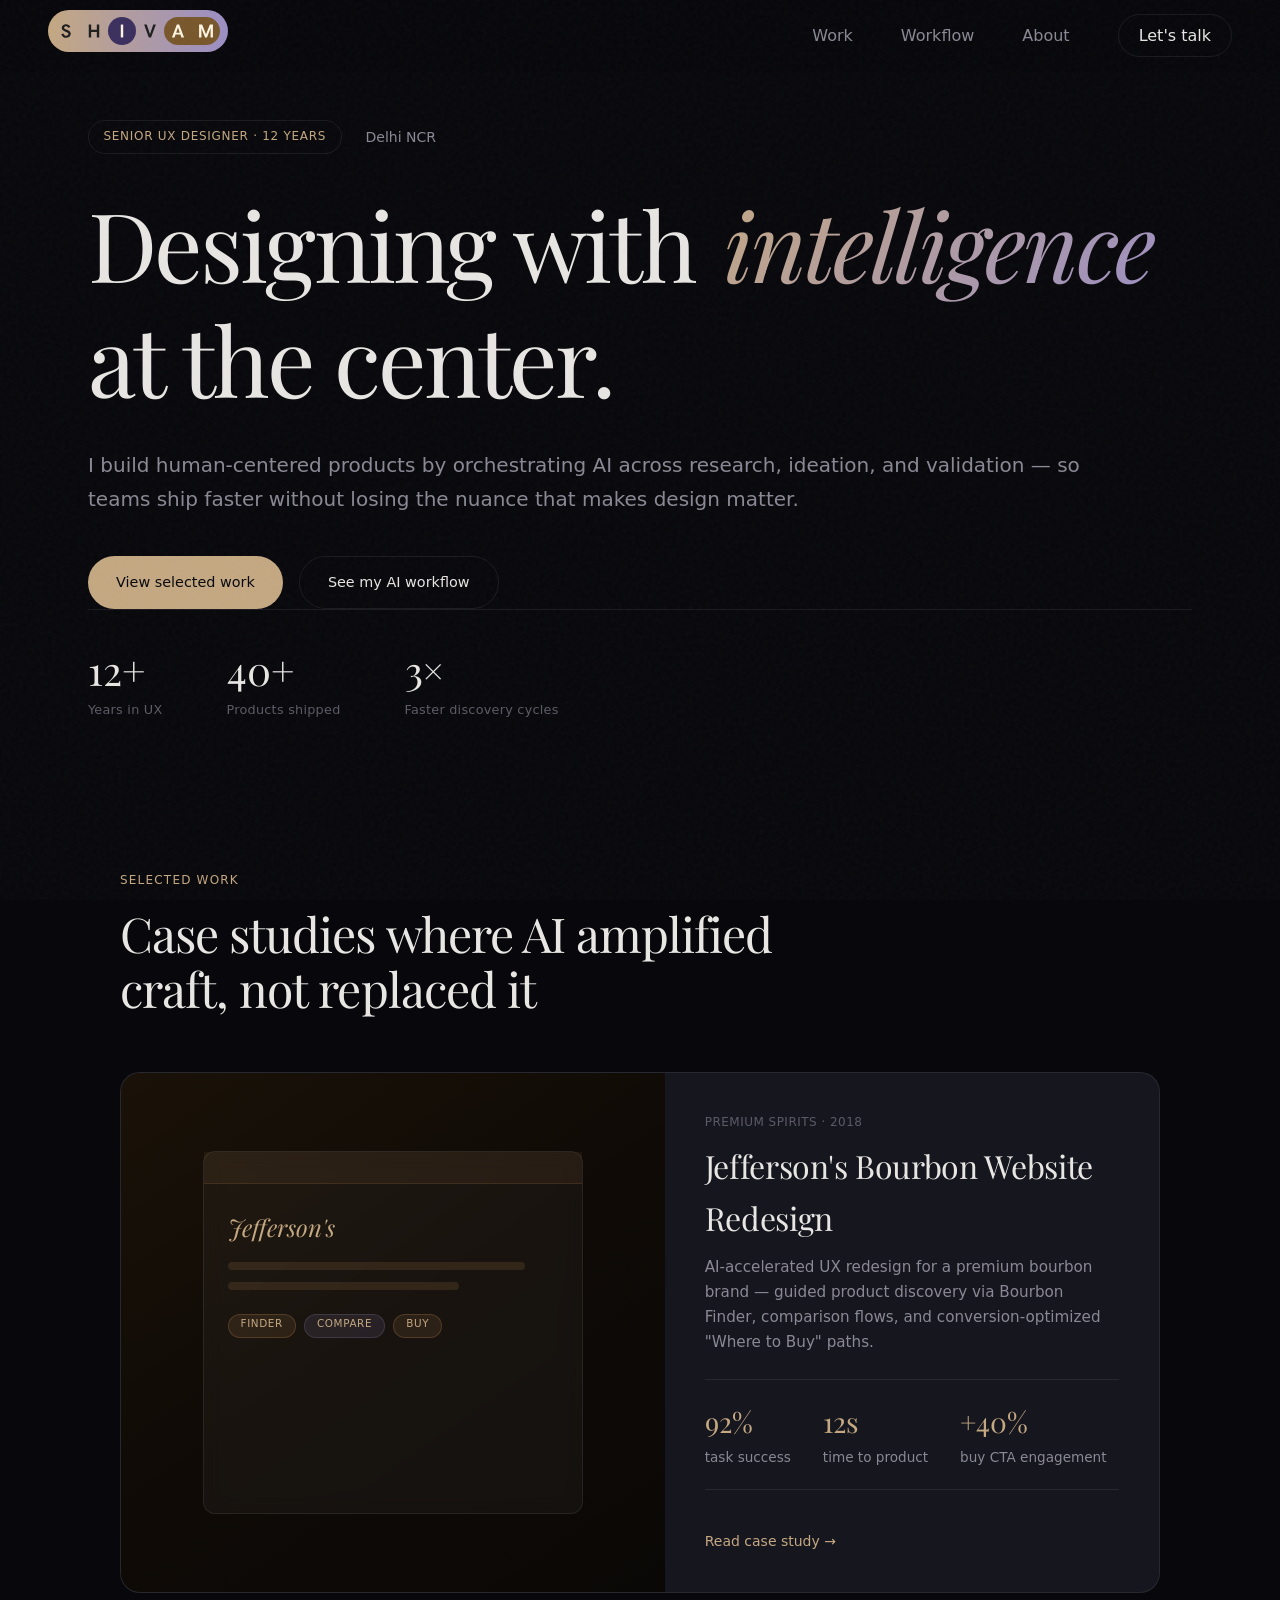
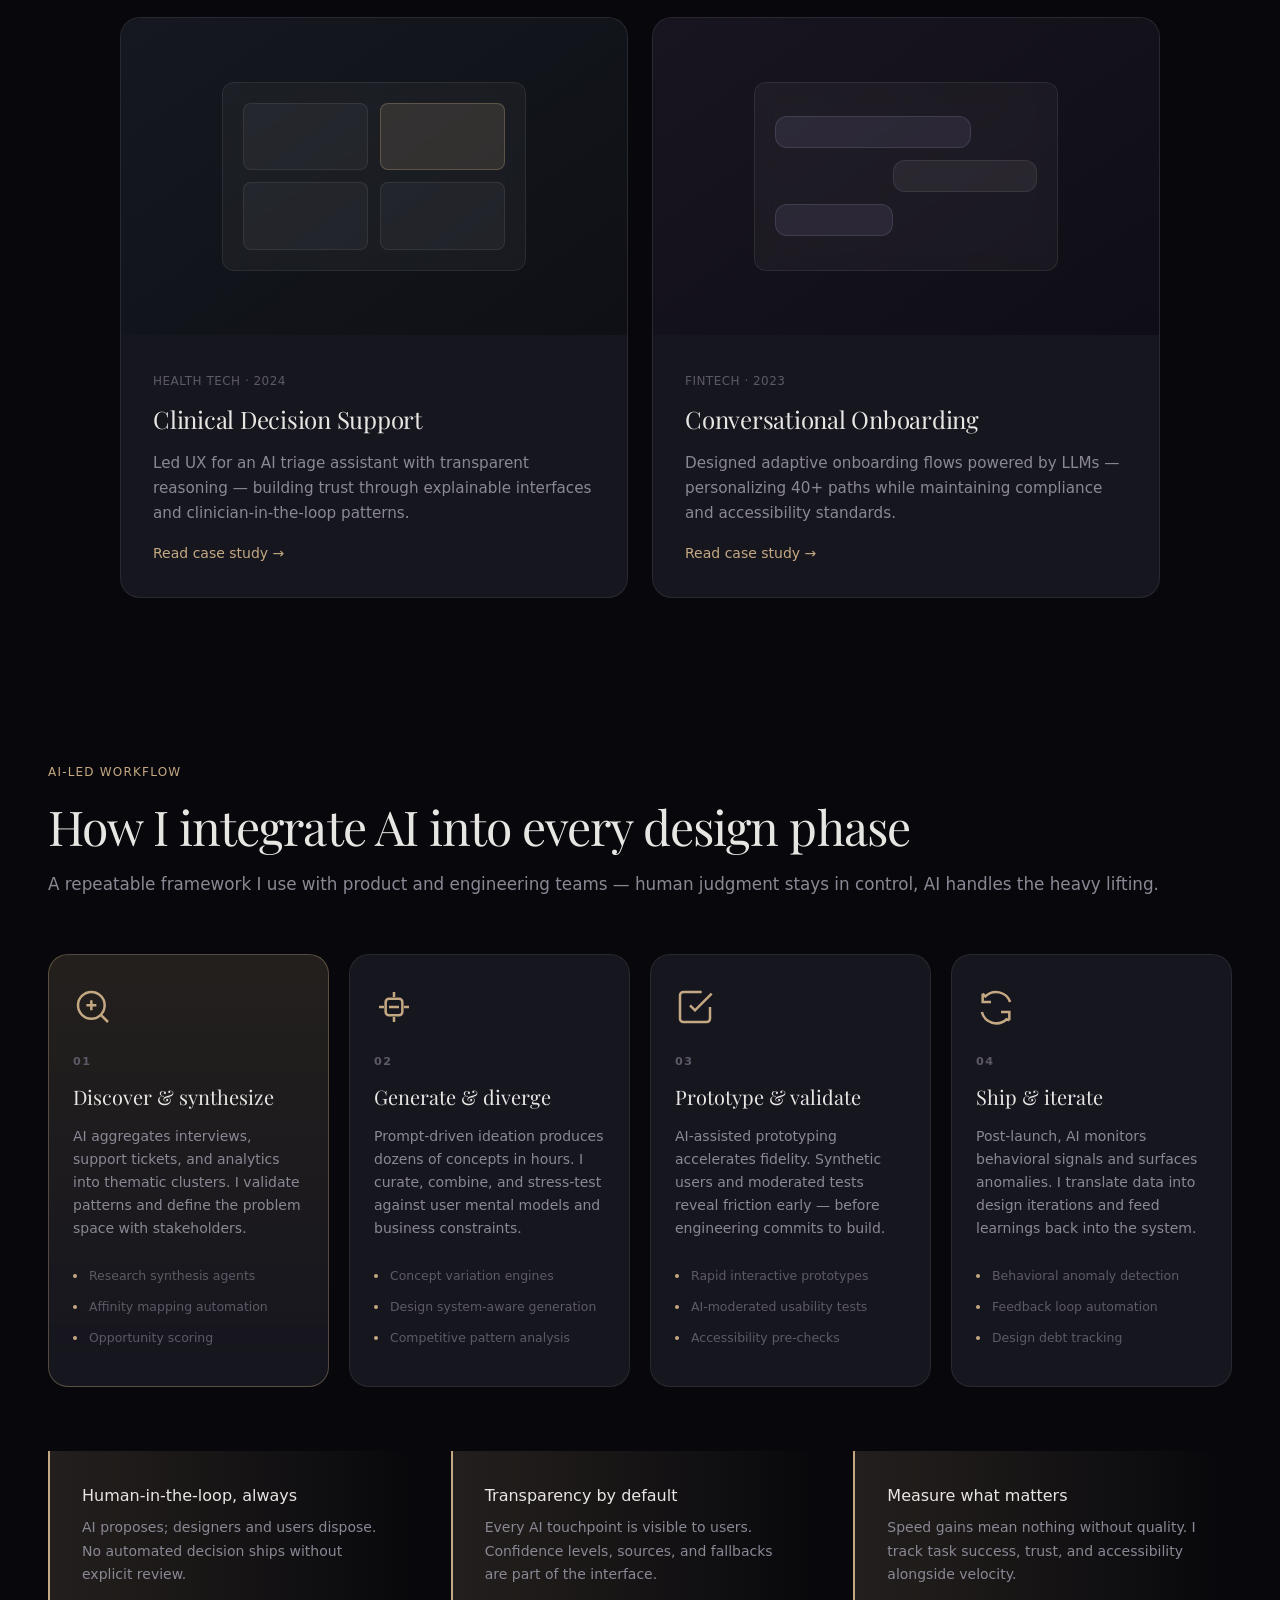
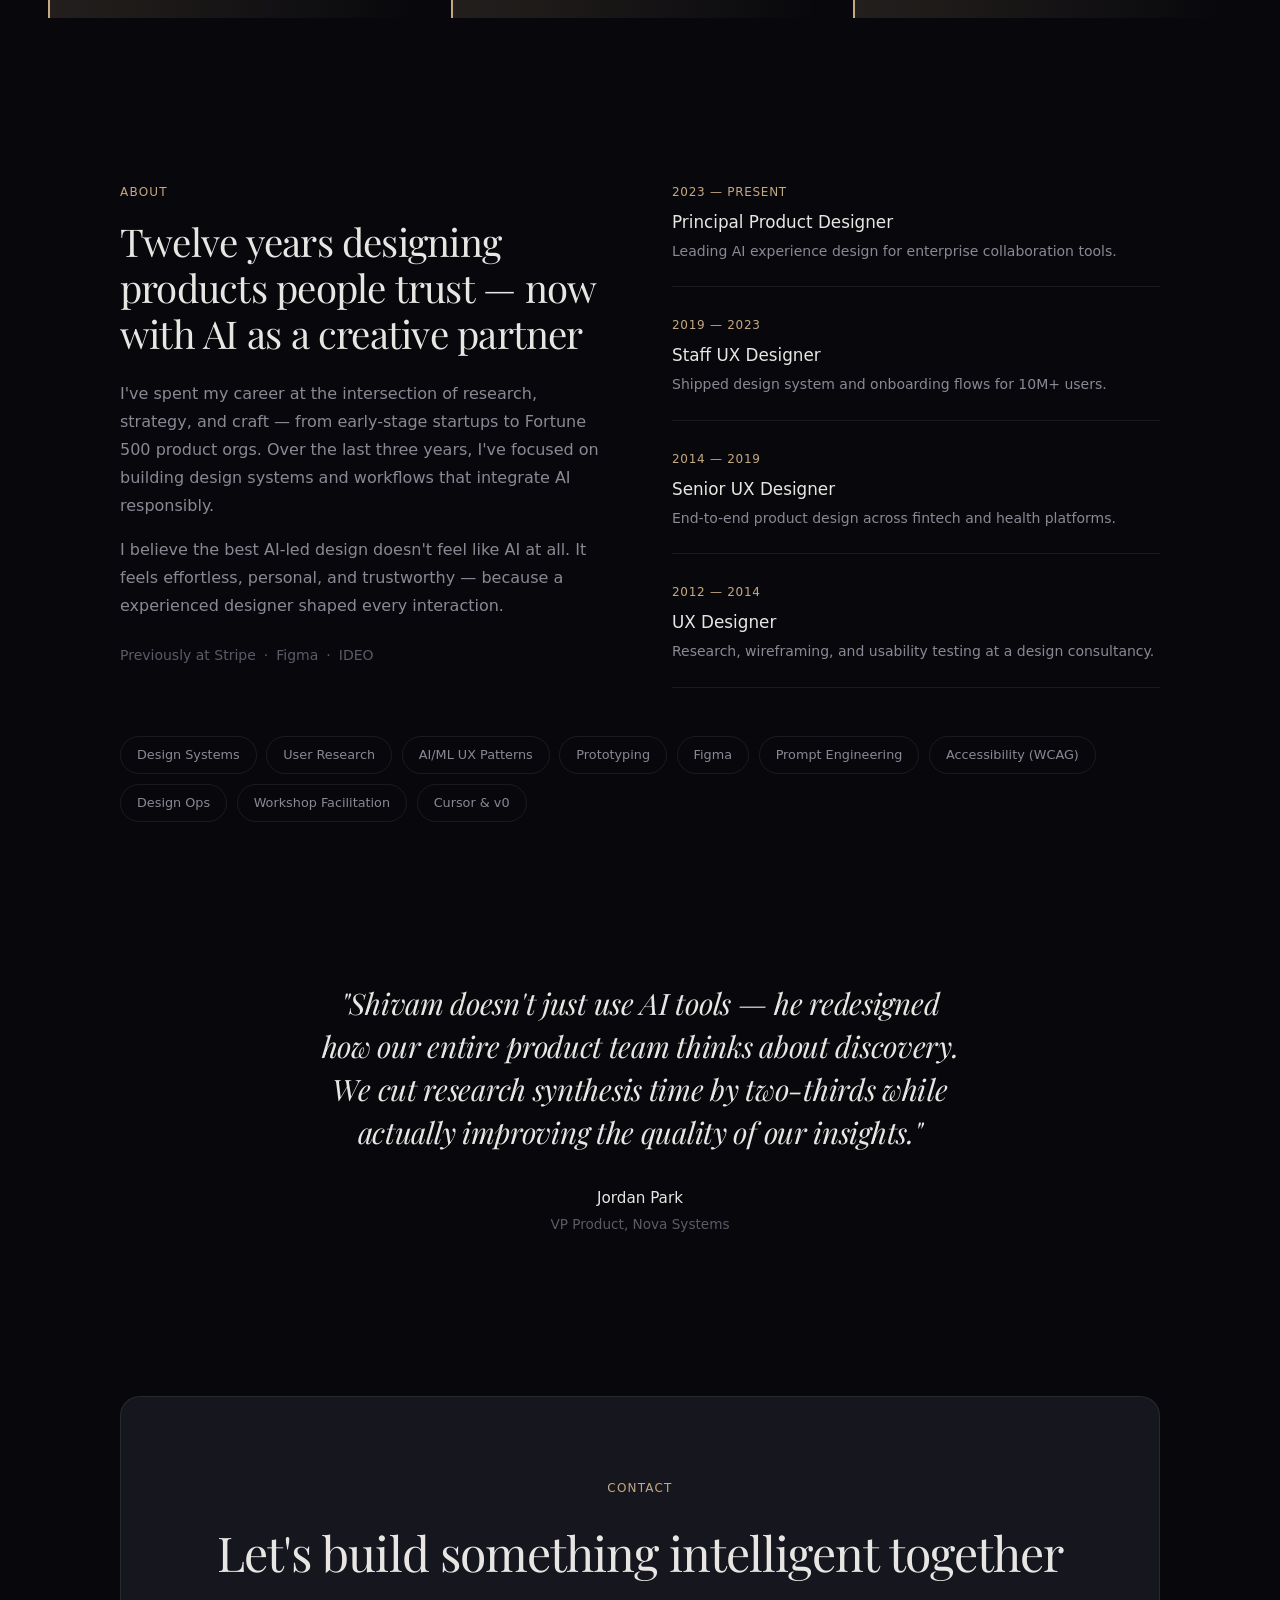
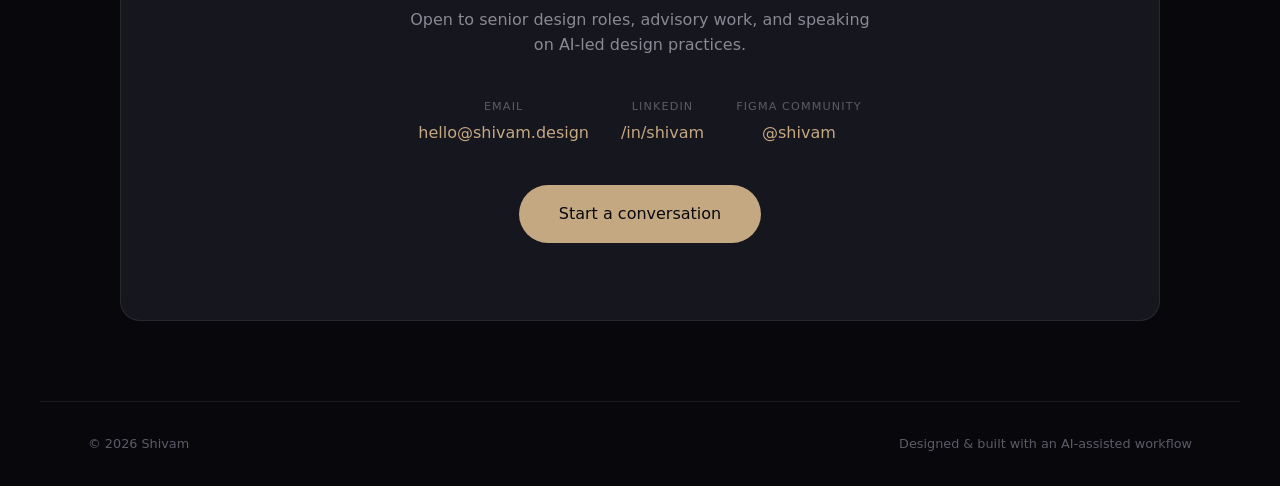
==== commit 038211fb: "Update index.html" ====
--- a/index.html
+++ b/index.html
@@ -358,6 +358,6 @@
     <span>Designed &amp; built with an AI-assisted workflow</span>
   </footer>
 
-  <script src="script.js"></script>
+  <script src="JS/script.js"></script>
 </body>
 </html>
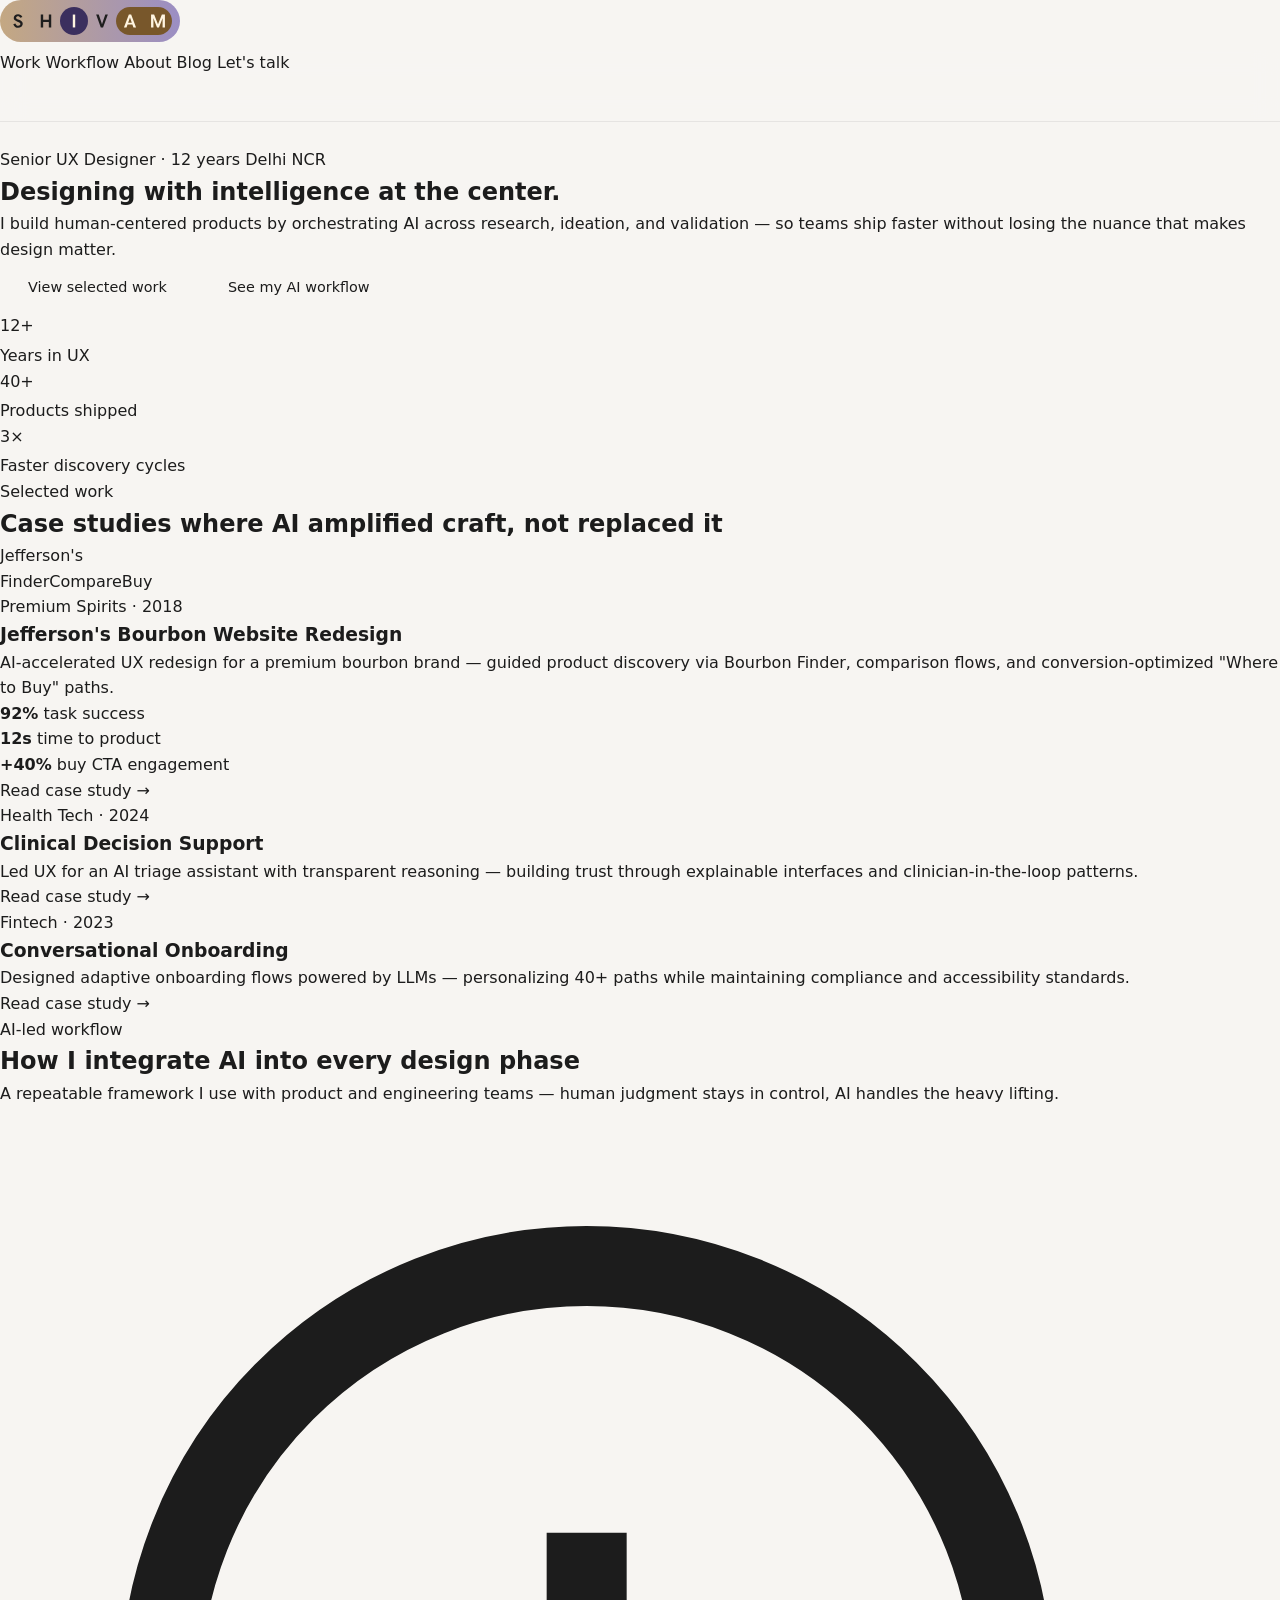
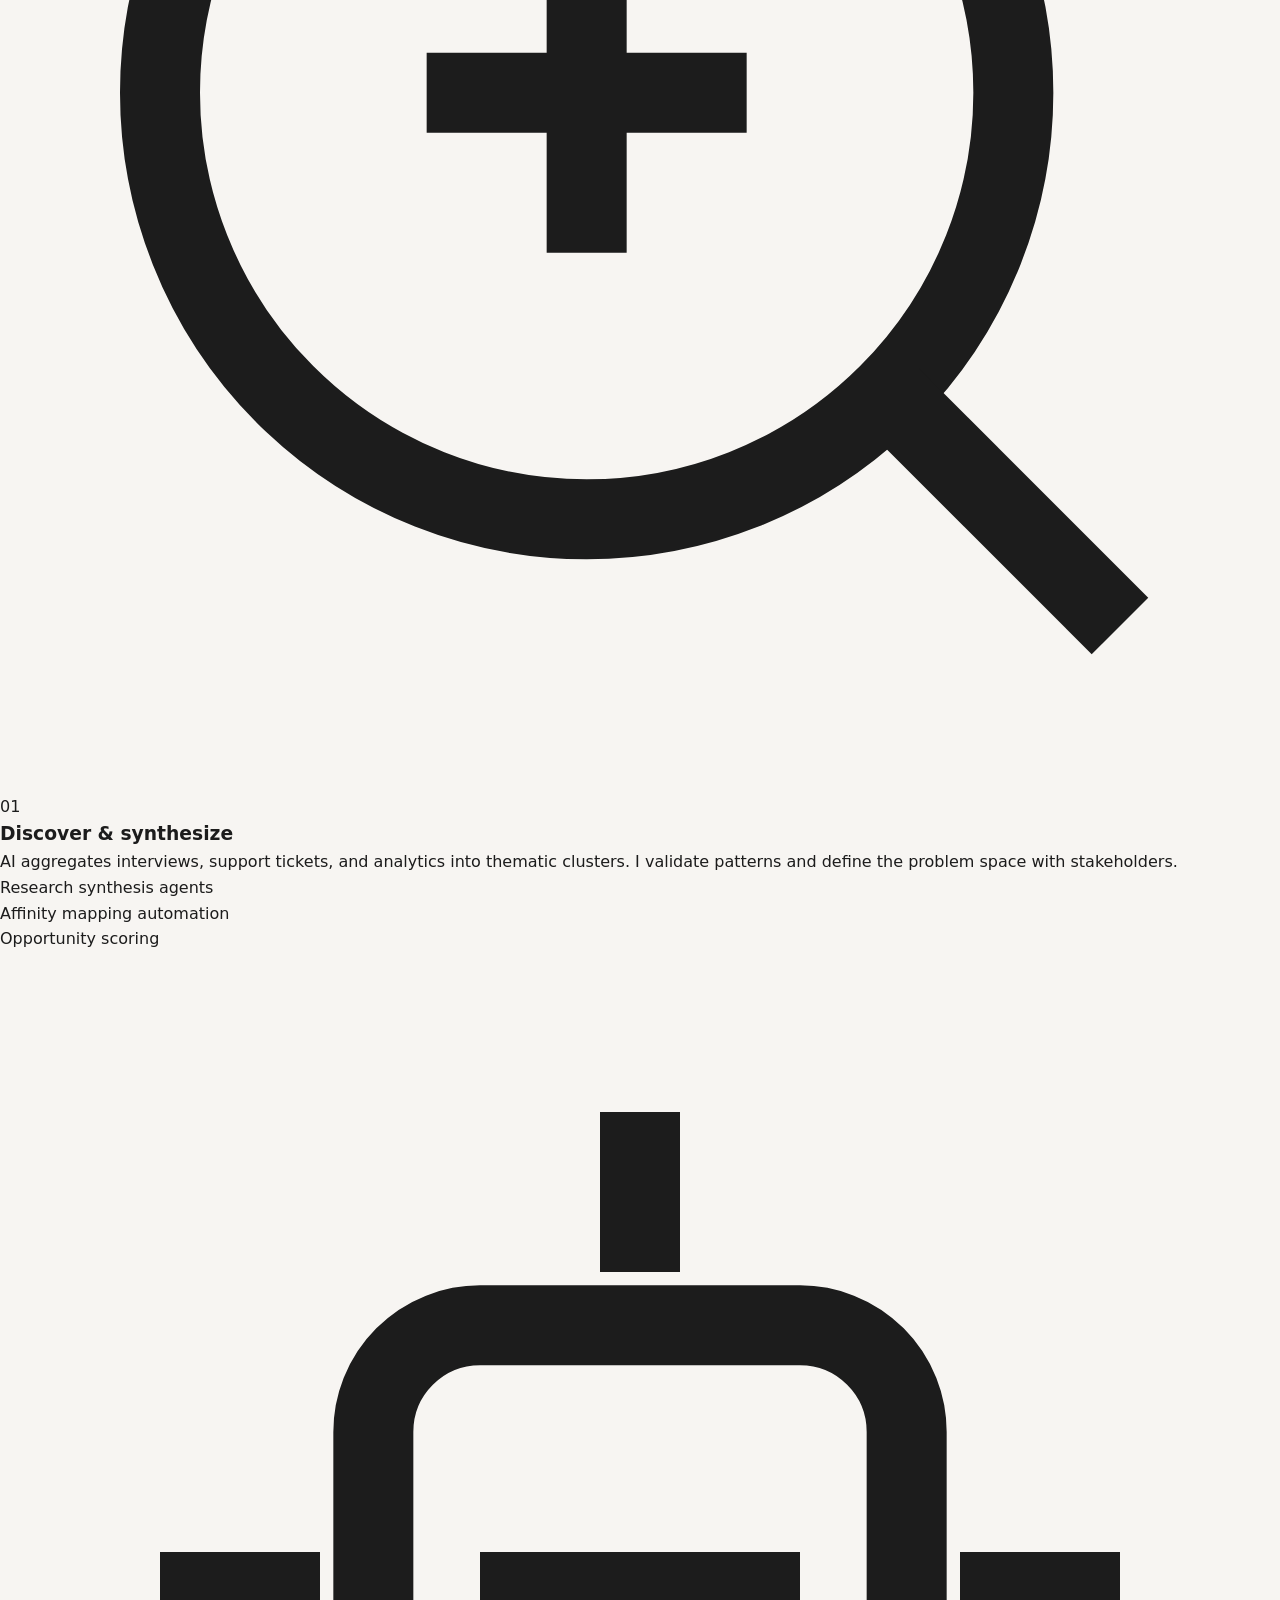
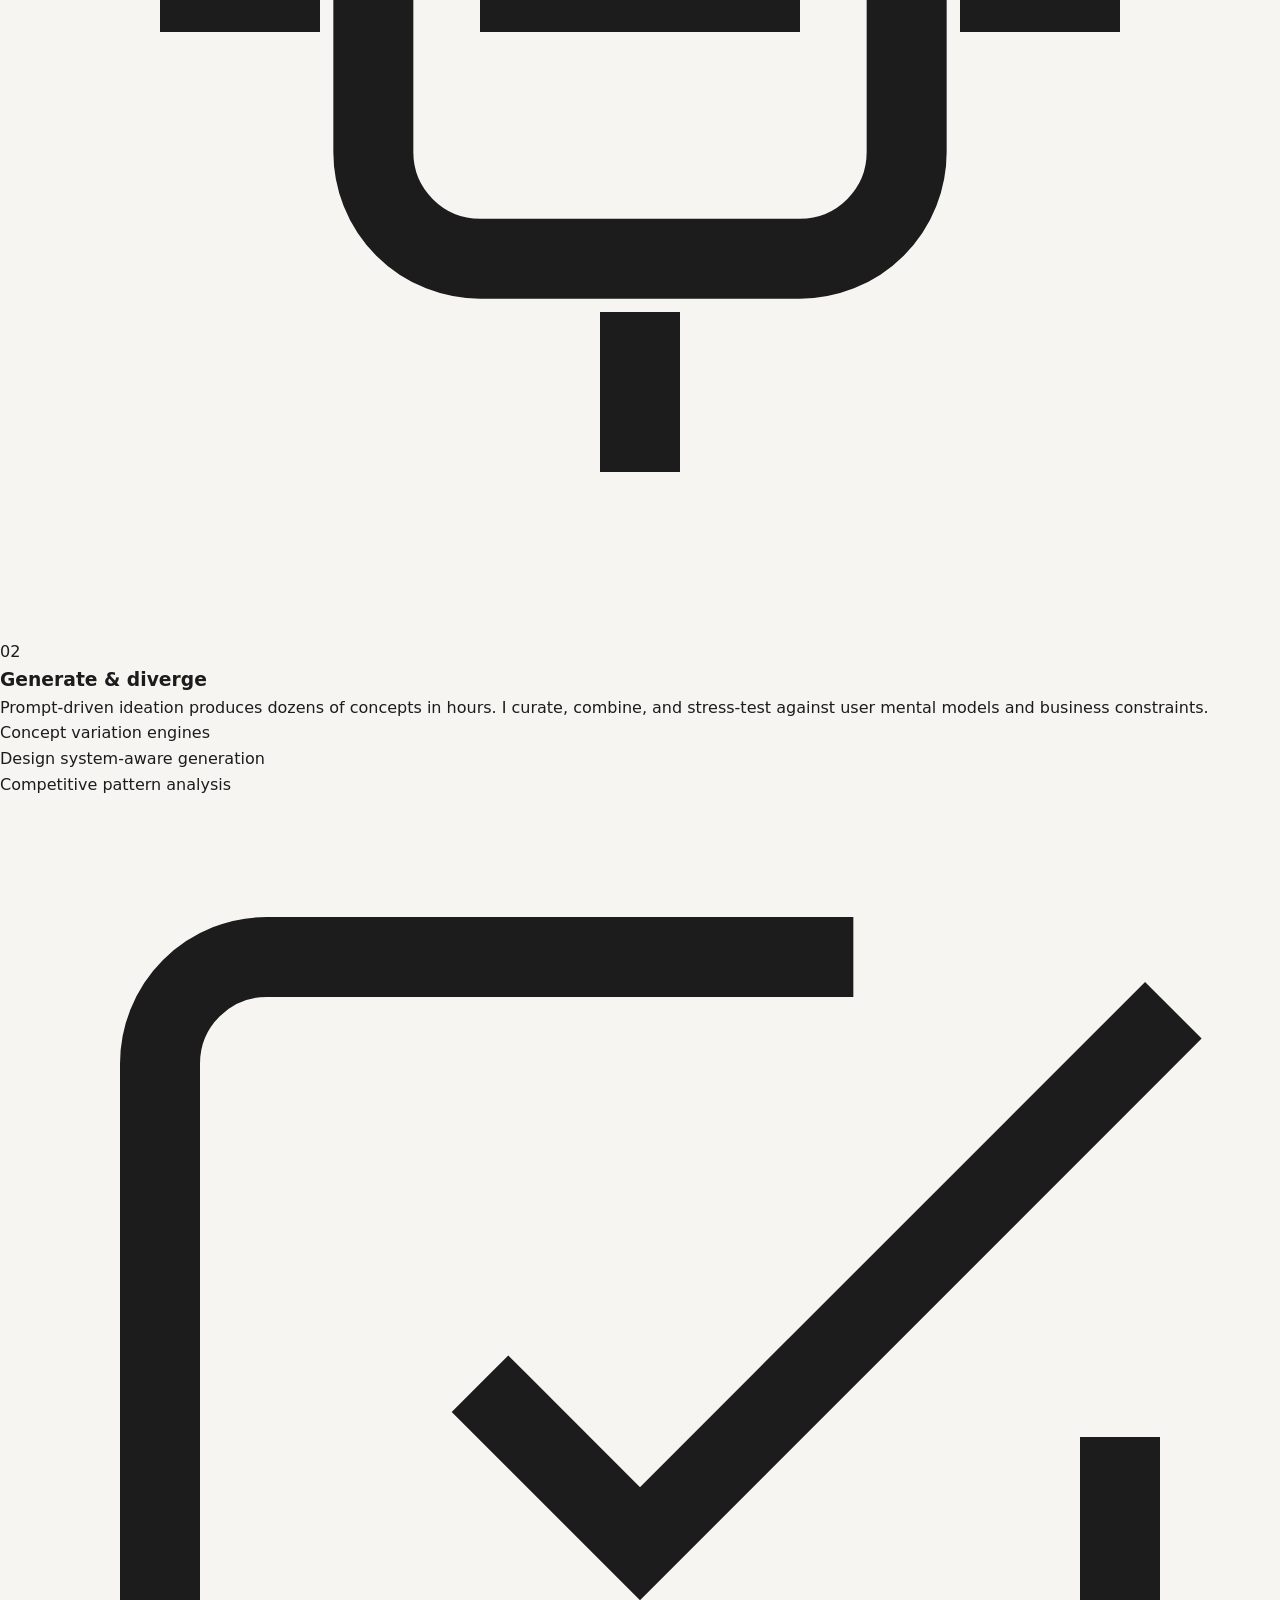
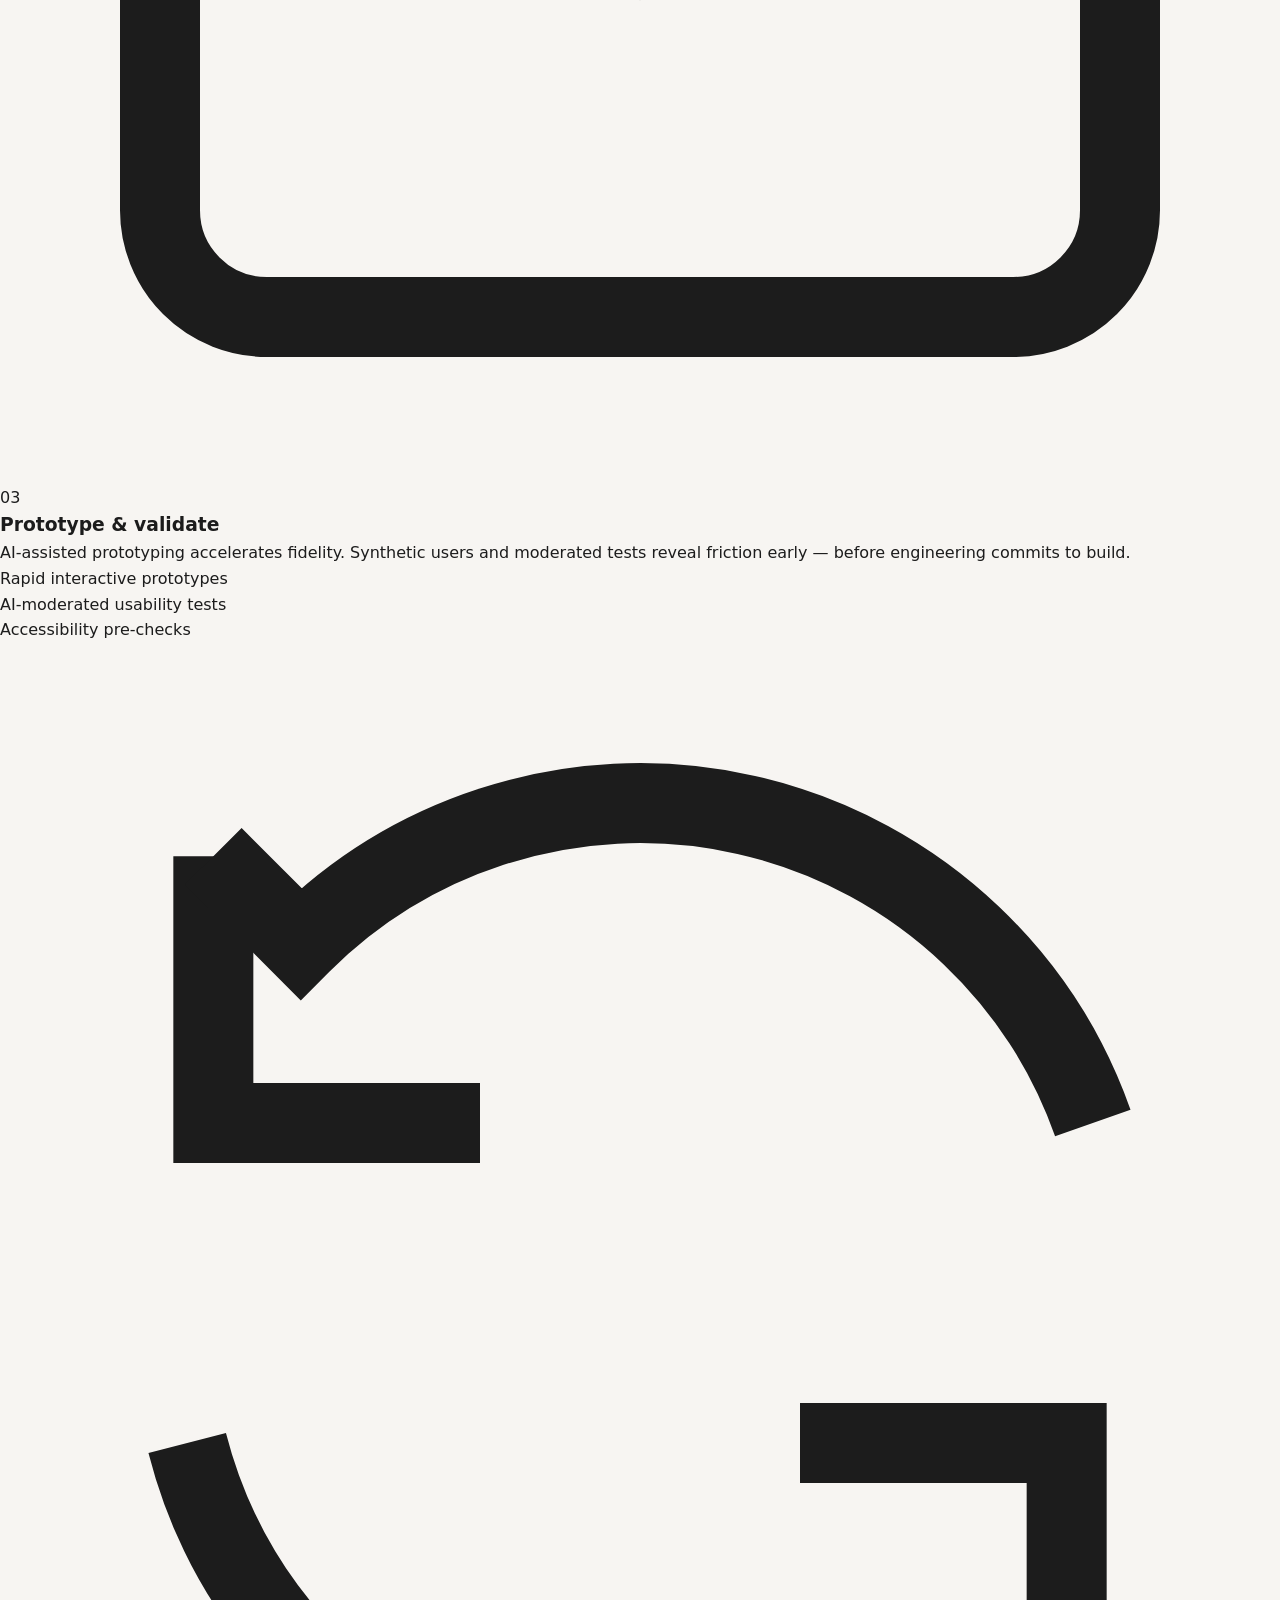
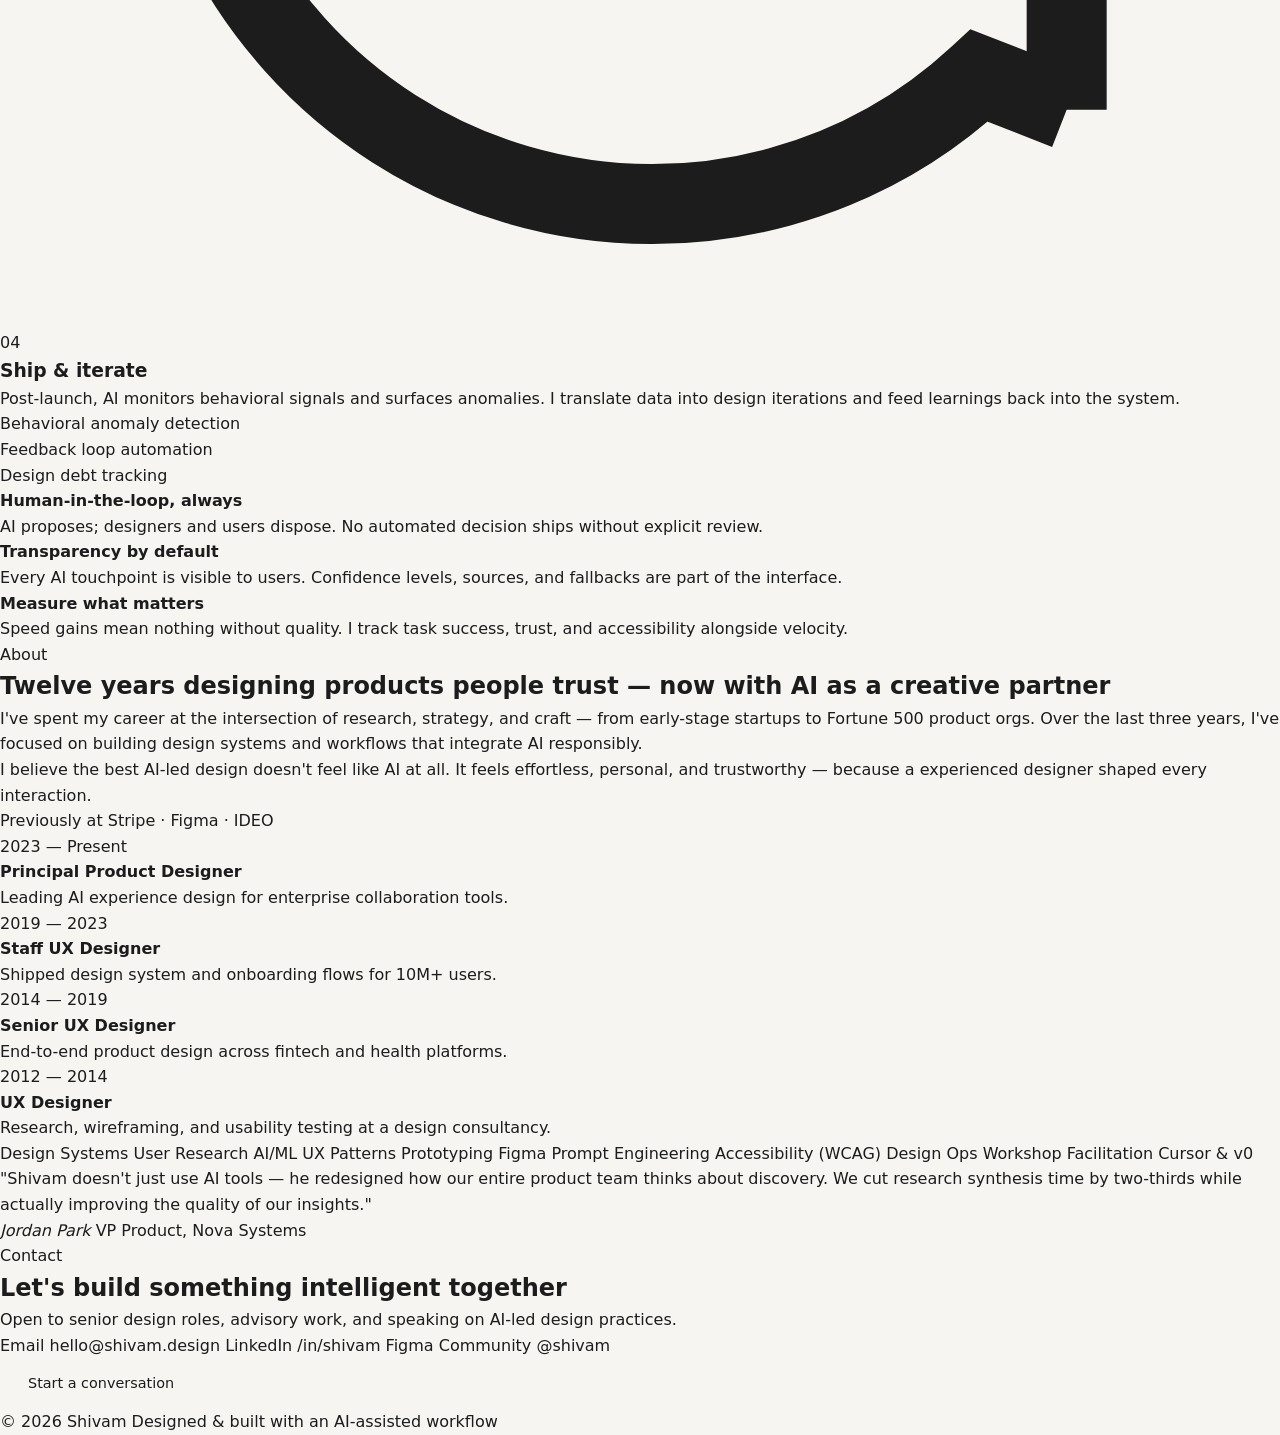
==== commit 8eeaeb50: "Update index.html" ====
--- a/index.html
+++ b/index.html
@@ -48,9 +48,10 @@
       <!-- Logo SVG - END -->
     </a>
     <nav class="nav" aria-label="Main navigation">
-      <a href="#work">Work</a>
+      <a href="work.html">Work</a>
       <a href="#workflow">Workflow</a>
-      <a href="#about">About</a>
+      <a href="about.html">About</a>
+      <a href="blog.html">Blog</a>
       <a href="#contact" class="nav-cta">Let's talk</a>
     </nav>
     <button class="menu-toggle" aria-label="Open menu" aria-expanded="false">
--- a/CSS/styles.css
+++ b/CSS/styles.css
@@ -1,44 +1,49 @@
-/* ─── Reset & Variables ─── */
-*, *::before, *::after {
+/* ── Design tokens ── */
+:root {
+  --bg: #f7f5f2;
+  --bg-elevated: #ffffff;
+  --text: #1c1c1c;
+  --text-muted: #5c5c5c;
+  --text-subtle: #8a8a8a;
+  --accent: #b85c38;
+  --accent-soft: rgba(184, 92, 56, 0.12);
+  --border: rgba(28, 28, 28, 0.08);
+  --shadow: 0 12px 40px rgba(28, 28, 28, 0.06);
+  --radius: 12px;
+  --radius-lg: 20px;
+  --font-serif: "Instrument Serif", Georgia, serif;
+  --font-sans: "DM Sans", system-ui, sans-serif;
+  --max-width: 1200px;
+  --nav-height: 72px;
+  --transition: 0.35s cubic-bezier(0.22, 1, 0.36, 1);
+}
+
+/* ── Reset & base ── */
+*,
+*::before,
+*::after {
   box-sizing: border-box;
   margin: 0;
   padding: 0;
 }
 
-:root {
-  --bg: #08080c;
-  --bg-elevated: #111118;
-  --bg-card: #16161f;
-  --border: rgba(255, 255, 255, 0.08);
-  --border-hover: rgba(255, 255, 255, 0.16);
-  --text: #e8e6e3;
-  --text-muted: #8a8894;
-  --text-dim: #5c5a66;
-  --accent: #c4a882;
-  --accent-soft: rgba(196, 168, 130, 0.15);
-  --accent-glow: rgba(196, 168, 130, 0.25);
-  --violet: #9b8ec4;
-  --violet-soft: rgba(155, 142, 196, 0.12);
-  --serif: 'Playfair Display', Georgia, serif;
-  --sans: 'Google Sans Flex', system-ui, -apple-system, sans-serif;
-  --radius: 12px;
-  --radius-lg: 20px;
-  --transition: 0.35s cubic-bezier(0.4, 0, 0.2, 1);
-  --max-width: 1200px;
-  --header-h: 72px;
-}
-
 html {
   scroll-behavior: smooth;
   -webkit-font-smoothing: antialiased;
 }
 
 body {
-  font-family: var(--sans);
+  font-family: var(--font-sans);
+  font-size: 16px;
+  line-height: 1.6;
+  color: var(--text);
   background: var(--bg);
-  color: var(--text);
-  line-height: 1.6;
-  overflow-x: hidden;
+}
+
+img {
+  display: block;
+  max-width: 100%;
+  height: auto;
 }
 
 a {
@@ -46,844 +51,587 @@
   text-decoration: none;
 }
 
-ul { list-style: none; }
-
-img { max-width: 100%; display: block; }
-
-/* ─── Grain overlay ─── */
-.grain {
-  position: fixed;
-  inset: 0;
-  pointer-events: none;
-  z-index: 9999;
-  opacity: 0.035;
-  background-image: url("data:image/svg+xml,%3Csvg viewBox='0 0 256 256' xmlns='http://www.w3.org/2000/svg'%3E%3Cfilter id='n'%3E%3CfeTurbulence type='fractalNoise' baseFrequency='0.85' numOctaves='4' stitchTiles='stitch'/%3E%3C/filter%3E%3Crect width='100%25' height='100%25' filter='url(%23n)'/%3E%3C/svg%3E");
-}
-
-.cursor-glow {
-  position: fixed;
-  width: 600px;
-  height: 600px;
-  border-radius: 50%;
-  background: radial-gradient(circle, var(--accent-glow) 10%, transparent 70%);
-  pointer-events: none;
-  z-index: 0;
-  transform: translate(-50%, -50%);
-  opacity: 0;
-  transition: opacity 0.5s;
-}
-
-body:hover .cursor-glow {
-  opacity: 0.4;
-}
-
-/* ─── Header ─── */
-.site-header {
-  position: fixed;
+button {
+  font: inherit;
+  cursor: pointer;
+  border: none;
+  background: none;
+}
+
+/* ── Layout ── */
+.container {
+  width: min(var(--max-width), calc(100% - 48px));
+  margin-inline: auto;
+}
+
+/* ── Navigation ── */
+.nav {
+  position: sticky;
   top: 0;
-  left: 0;
-  right: 0;
-  height: var(--header-h);
+  z-index: 100;
+  height: var(--nav-height);
+  background: rgba(247, 245, 242, 0.85);
+  backdrop-filter: blur(12px);
+  border-bottom: 1px solid var(--border);
+}
+
+.nav__inner {
   display: flex;
   align-items: center;
   justify-content: space-between;
-  padding: 0 clamp(1.5rem, 4vw, 3rem);
-  z-index: 100;
-  background: rgba(8, 8, 12, 0.7);
-  backdrop-filter: blur(20px);
-  border-bottom: 1px solid transparent;
-  transition: border-color var(--transition);
-}
-
-.site-header.scrolled {
-  border-bottom-color: var(--border);
-}
-
-.logo {
-  /* font: [font-weight] [font-size] [font-family]; */
-  font-family: Playfair Display, var(--serif);
-  font-size: 1.5rem;
-  font-weight: 600;
-  letter-spacing: 0.05em;
-}
-
-.nav {
-  display: flex;
-  align-items: center;
-  gap: 3rem;
-}
-
-.nav a {
-  font-size: 1rem;
+  height: 100%;
+}
+
+.nav__logo {
+  font-family: var(--font-serif);
+  font-size: 1.35rem;
+  letter-spacing: -0.02em;
+}
+
+.nav__links {
+  display: flex;
+  gap: 32px;
+  list-style: none;
+}
+
+.nav__links a {
+  font-size: 0.9rem;
   color: var(--text-muted);
   transition: color var(--transition);
 }
 
-.nav a:hover {
+.nav__links a:hover,
+.nav__links a[aria-current="page"] {
   color: var(--text);
 }
 
-.nav-cta {
-  padding: 0.5rem 1.25rem;
+.nav__links a[aria-current="page"] {
+  font-weight: 500;
+}
+
+/* ── Work page hero ── */
+.work-hero {
+  padding: 80px 0 64px;
+}
+
+.work-hero__eyebrow {
+  display: inline-flex;
+  align-items: center;
+  gap: 8px;
+  font-size: 0.8rem;
+  font-weight: 500;
+  letter-spacing: 0.08em;
+  text-transform: uppercase;
+  color: var(--accent);
+  margin-bottom: 20px;
+}
+
+.work-hero__eyebrow::before {
+  content: "";
+  width: 24px;
+  height: 1px;
+  background: var(--accent);
+}
+
+.work-hero__title {
+  font-family: var(--font-serif);
+  font-size: clamp(2.75rem, 6vw, 4.25rem);
+  font-weight: 400;
+  line-height: 1.08;
+  letter-spacing: -0.03em;
+  max-width: 14ch;
+  margin-bottom: 28px;
+}
+
+.work-hero__intro {
+  font-size: 1.125rem;
+  color: var(--text-muted);
+  max-width: 52ch;
+  line-height: 1.7;
+}
+
+.work-hero__stats {
+  display: flex;
+  flex-wrap: wrap;
+  gap: 40px;
+  margin-top: 56px;
+  padding-top: 40px;
+  border-top: 1px solid var(--border);
+}
+
+.stat {
+  display: flex;
+  flex-direction: column;
+  gap: 4px;
+}
+
+.stat__value {
+  font-family: var(--font-serif);
+  font-size: 2.5rem;
+  line-height: 1;
+  letter-spacing: -0.02em;
+}
+
+.stat__label {
+  font-size: 0.85rem;
+  color: var(--text-subtle);
+}
+
+/* ── Filters ── */
+.filters {
+  display: flex;
+  flex-wrap: wrap;
+  gap: 10px;
+  margin-bottom: 48px;
+}
+
+.filter-btn {
+  padding: 10px 18px;
+  font-size: 0.875rem;
+  color: var(--text-muted);
   border: 1px solid var(--border);
   border-radius: 100px;
-  color: var(--text) !important;
-  transition: border-color var(--transition), background var(--transition) !important;
-}
-
-.nav-cta:hover {
-  border-color: var(--accent);
-  background: var(--accent-soft);
-}
-
-.menu-toggle {
-  display: none;
-  flex-direction: column;
-  gap: 6px;
-  background: none;
-  border: none;
-  cursor: pointer;
-  padding: 4px;
-}
-
-.menu-toggle span {
-  display: block;
-  width: 24px;
-  height: 1.5px;
+  background: var(--bg-elevated);
+  transition:
+    color var(--transition),
+    border-color var(--transition),
+    background var(--transition);
+}
+
+.filter-btn:hover {
+  color: var(--text);
+  border-color: rgba(28, 28, 28, 0.18);
+}
+
+.filter-btn.is-active {
+  color: var(--bg-elevated);
   background: var(--text);
-  transition: var(--transition);
-}
-
-/* ─── Buttons ─── */
-.btn {
-  display: inline-flex;
-  align-items: center;
-  justify-content: center;
-  padding: 0.875rem 1.75rem;
-  font-size: 0.9rem;
-  font-weight: 500;
-  border-radius: 100px;
-  transition: all var(--transition);
-  cursor: pointer;
-  border: none;
-}
-
-.btn-primary {
-  background: var(--accent);
-  color: var(--bg);
-}
-
-.btn-primary:hover {
-  background: #d4bc9a;
-  transform: translateY(-1px);
-  box-shadow: 0 8px 30px var(--accent-glow);
-}
-
-.btn-ghost {
-  border: 1px solid var(--border);
-  color: var(--text);
-  background: transparent;
-}
-
-.btn-ghost:hover {
-  border-color: var(--border-hover);
-  background: rgba(255, 255, 255, 0.03);
-}
-
-.btn-large {
-  padding: 1rem 2.5rem;
-  font-size: 1rem;
-}
-
-/* ─── Hero ─── */
-.hero {
-  /*min-height: 100vh;*/
-  display: flex;
-  flex-direction: column;
-  justify-content: center;
-  padding: calc(var(--header-h) + 3rem) clamp(1.5rem, 4vw, 3rem) 4rem;
-  max-width: var(--max-width);
-  margin: 0 auto;
-  position: relative;
-}
-
-.hero-meta {
-  display: flex;
-  align-items: center;
-  gap: 1.5rem;
-  margin-bottom: 2rem;
-  opacity: 0;
-  animation: fadeUp 0.8s 0.1s forwards;
-}
-
-.badge {
-  font-size: 0.75rem;
-  font-weight: 500;
-  letter-spacing: 0.06em;
-  text-transform: uppercase;
-  padding: 0.4rem 0.9rem;
-  border: 1px solid var(--border);
-  border-radius: 100px;
-  color: var(--accent);
-}
-
-.hero-location {
-  font-size: 0.875rem;
-  color: var(--text-muted);
-}
-
-.hero-title {
-  font-family: var(--serif);
-  font-size: clamp(3rem, 8vw, 6rem);
-  font-weight: 400;
-  line-height: 1.2;
-  letter-spacing: -0.03em;
-  margin-bottom: 2rem;
-}
-
-.hero-title .line {
-  opacity: 0;
-  animation: fadeUp 0.9s forwards;
-}
-
-.hero-title .line:nth-child(1) { animation-delay: 0.2s; }
-.hero-title .line:nth-child(2) { animation-delay: 0.35s; }
-.hero-title .line:nth-child(3) { animation-delay: 0.5s; }
-
-.hero-title .accent {
-  font-style: italic;
-  background: linear-gradient(135deg, var(--accent) 0%, var(--violet) 100%);
-  -webkit-background-clip: text;
-  -webkit-text-fill-color: transparent;
-  background-clip: text;
-
-  padding-left: 0.1em;
-  padding-right: 0.15em;
-  margin-right: -0.15em;
-}
-
-.hero-lede {
-  font-size: clamp(1rem, 2vw, 1.25rem);
-  color: var(--text-muted);
-  max-width: 1000px;
-  line-height: 1.7;
-  margin-bottom: 2.5rem;
-  opacity: 0;
-  animation: fadeUp 0.8s 0.65s forwards;
-}
-
-.hero-actions {
-  display: flex;
-  flex-wrap: wrap;
-  gap: 1rem;
-  opacity: 0;
-  animation: fadeUp 0.8s 0.8s forwards;
-}
-
-.hero-stats {
-  display: flex;
-  gap: clamp(2rem, 5vw, 4rem);
-  padding-top: 2.5rem;
-  border-top: 1px solid var(--border);
-  opacity: 0;
-  animation: fadeUp 0.8s 0.95s forwards;
-}
-
-.stat-num {
-  display: block;
-  font-family: var(--serif);
-  font-size: 2.5rem;
-  line-height: 1;
-  margin-bottom: 0.35rem;
-  color: var(--text);
-}
-
-.stat-label {
-  font-size: 0.8rem;
-  color: var(--text-dim);
-  letter-spacing: 0.02em;
-}
-
-/* ─── Sections ─── */
-.section {
-  padding: clamp(5rem, 10vw, 3rem);
-  max-width: var(--max-width);
-  margin: 0 auto;
-}
-
-.section-header {
-  margin-bottom: 3.5rem;
-  max-width: 680px;
-}
-
-.section-tag {
-  display: inline-block;
+  border-color: var(--text);
+}
+
+/* ── Featured project ── */
+.featured {
+  margin-bottom: 80px;
+}
+
+.featured__label {
   font-size: 0.75rem;
   font-weight: 500;
   letter-spacing: 0.1em;
   text-transform: uppercase;
+  color: var(--text-subtle);
+  margin-bottom: 20px;
+}
+
+.featured-card {
+  display: grid;
+  grid-template-columns: 1.1fr 1fr;
+  gap: 48px;
+  align-items: center;
+  padding: 48px;
+  background: var(--bg-elevated);
+  border-radius: var(--radius-lg);
+  border: 1px solid var(--border);
+  transition: box-shadow var(--transition);
+}
+
+.featured-card:hover {
+  box-shadow: var(--shadow);
+}
+
+.featured-card__visual {
+  aspect-ratio: 4 / 3;
+  border-radius: var(--radius);
+  overflow: hidden;
+  background: linear-gradient(135deg, #e8e4df 0%, #d4cfc8 100%);
+  position: relative;
+}
+
+.featured-card__visual-inner {
+  position: absolute;
+  inset: 0;
+  display: flex;
+  align-items: center;
+  justify-content: center;
+  padding: 32px;
+}
+
+.featured-card__mockup {
+  width: 85%;
+  background: #fff;
+  border-radius: 8px;
+  box-shadow: 0 20px 60px rgba(0, 0, 0, 0.12);
+  padding: 16px;
+}
+
+.featured-card__mockup-bar {
+  display: flex;
+  gap: 6px;
+  margin-bottom: 12px;
+}
+
+.featured-card__mockup-bar span {
+  width: 8px;
+  height: 8px;
+  border-radius: 50%;
+  background: #e0e0e0;
+}
+
+.featured-card__mockup-bar span:first-child { background: #ff6b6b; }
+.featured-card__mockup-bar span:nth-child(2) { background: #ffd93d; }
+.featured-card__mockup-bar span:nth-child(3) { background: #6bcb77; }
+
+.featured-card__mockup-content {
+  display: flex;
+  flex-direction: column;
+  gap: 8px;
+}
+
+.featured-card__mockup-line {
+  height: 8px;
+  border-radius: 4px;
+  background: #f0f0f0;
+}
+
+.featured-card__mockup-line--short { width: 60%; }
+.featured-card__mockup-line--accent {
+  width: 40%;
+  background: var(--accent-soft);
+}
+
+.featured-card__content {
+  display: flex;
+  flex-direction: column;
+  gap: 16px;
+}
+
+.featured-card__tags {
+  display: flex;
+  flex-wrap: wrap;
+  gap: 8px;
+}
+
+.tag {
+  font-size: 0.75rem;
+  font-weight: 500;
+  padding: 5px 12px;
+  border-radius: 100px;
+  background: var(--accent-soft);
   color: var(--accent);
-  margin-bottom: 1rem;
-}
-
-.section-header h2 {
-  font-family: var(--serif);
-  font-size: clamp(2rem, 4vw, 3rem);
+}
+
+.featured-card__title {
+  font-family: var(--font-serif);
+  font-size: 2rem;
   font-weight: 400;
-  line-height: 1.15;
   letter-spacing: -0.02em;
-}
-
-.section-desc {
-  margin-top: 1rem;
+  line-height: 1.2;
+}
+
+.featured-card__desc {
   color: var(--text-muted);
-  font-size: 1.05rem;
   line-height: 1.7;
 }
 
-/* ─── Work Grid ─── */
-.work-grid {
+.featured-card__metrics {
+  display: flex;
+  gap: 32px;
+  padding-top: 8px;
+}
+
+.metric__value {
+  font-family: var(--font-serif);
+  font-size: 1.75rem;
+  color: var(--accent);
+}
+
+.metric__label {
+  font-size: 0.8rem;
+  color: var(--text-subtle);
+}
+
+.featured-card__link {
+  display: inline-flex;
+  align-items: center;
+  gap: 8px;
+  font-size: 0.9rem;
+  font-weight: 500;
+  margin-top: 8px;
+  transition: gap var(--transition);
+}
+
+.featured-card__link:hover {
+  gap: 14px;
+}
+
+.featured-card__link svg {
+  width: 18px;
+  height: 18px;
+}
+
+/* ── Project grid ── */
+.projects-section__header {
+  display: flex;
+  align-items: baseline;
+  justify-content: space-between;
+  margin-bottom: 32px;
+}
+
+.projects-section__title {
+  font-family: var(--font-serif);
+  font-size: 1.75rem;
+  font-weight: 400;
+}
+
+.projects-section__count {
+  font-size: 0.85rem;
+  color: var(--text-subtle);
+}
+
+.project-grid {
   display: grid;
-  grid-template-columns: 1fr 1fr;
-  gap: 1.5rem;
-}
-
-.case-card {
-  background: var(--bg-card);
+  grid-template-columns: repeat(2, 1fr);
+  gap: 24px;
+  margin-bottom: 80px;
+}
+
+.project-card {
+  background: var(--bg-elevated);
   border: 1px solid var(--border);
   border-radius: var(--radius-lg);
   overflow: hidden;
-  transition: border-color var(--transition), transform var(--transition);
-}
-
-.case-card:hover {
-  border-color: var(--border-hover);
+  transition:
+    transform var(--transition),
+    box-shadow var(--transition);
+}
+
+.project-card:hover {
   transform: translateY(-4px);
-}
-
-.case-card--featured {
-  grid-column: 1 / -1;
-  display: grid;
-  grid-template-columns: 1.1fr 1fr;
-}
-
-.case-visual {
-  aspect-ratio: 16/10;
+  box-shadow: var(--shadow);
+}
+
+.project-card.is-hidden {
+  display: none;
+}
+
+.project-card__visual {
+  aspect-ratio: 16 / 10;
   position: relative;
   overflow: hidden;
 }
 
-.case-card--featured .case-visual {
-  aspect-ratio: auto;
-  min-height: 360px;
-}
-
-.case-visual--1 {
-  background: linear-gradient(145deg, #1a1825 0%, #12101a 50%, #0d1118 100%);
-}
-
-.case-visual--2 {
-  background: linear-gradient(145deg, #151820 0%, #0e1015 100%);
-}
-
-.case-visual--3 {
-  background: linear-gradient(145deg, #181520 0%, #0f0d15 100%);
-}
-
-.case-mock {
+.project-card__visual-bg {
   position: absolute;
-  inset: 15%;
-  background: rgba(255, 255, 255, 0.04);
+  inset: 0;
+  transition: transform 0.6s cubic-bezier(0.22, 1, 0.36, 1);
+}
+
+.project-card:hover .project-card__visual-bg {
+  transform: scale(1.04);
+}
+
+.project-card__visual-bg--1 { background: linear-gradient(145deg, #2d3a4a, #4a6278); }
+.project-card__visual-bg--2 { background: linear-gradient(145deg, #3d2c4e, #6b4f82); }
+.project-card__visual-bg--3 { background: linear-gradient(145deg, #1a3a2f, #2d6b52); }
+.project-card__visual-bg--4 { background: linear-gradient(145deg, #4a3728, #8b6914); }
+.project-card__visual-bg--5 { background: linear-gradient(145deg, #2c2c3e, #52527a); }
+.project-card__visual-bg--6 { background: linear-gradient(145deg, #3a2020, #7a3a3a); }
+
+.project-card__visual-icon {
+  position: absolute;
+  inset: 0;
+  display: flex;
+  align-items: center;
+  justify-content: center;
+  opacity: 0.15;
+}
+
+.project-card__visual-icon svg {
+  width: 80px;
+  height: 80px;
+  stroke: #fff;
+  fill: none;
+  stroke-width: 1;
+}
+
+.project-card__body {
+  padding: 28px 28px 32px;
+}
+
+.project-card__meta {
+  display: flex;
+  align-items: center;
+  justify-content: space-between;
+  margin-bottom: 12px;
+}
+
+.project-card__year {
+  font-size: 0.8rem;
+  color: var(--text-subtle);
+}
+
+.project-card__category {
+  font-size: 0.75rem;
+  font-weight: 500;
+  color: var(--accent);
+}
+
+.project-card__title {
+  font-family: var(--font-serif);
+  font-size: 1.35rem;
+  font-weight: 400;
+  letter-spacing: -0.01em;
+  margin-bottom: 8px;
+  line-height: 1.3;
+}
+
+.project-card__desc {
+  font-size: 0.9rem;
+  color: var(--text-muted);
+  line-height: 1.6;
+  margin-bottom: 16px;
+}
+
+.project-card__footer {
+  display: flex;
+  align-items: center;
+  justify-content: space-between;
+}
+
+.project-card__impact {
+  font-size: 0.8rem;
+  color: var(--text-subtle);
+}
+
+.project-card__impact strong {
+  color: var(--text);
+  font-weight: 500;
+}
+
+.project-card__arrow {
+  width: 36px;
+  height: 36px;
+  display: flex;
+  align-items: center;
+  justify-content: center;
+  border-radius: 50%;
   border: 1px solid var(--border);
-  border-radius: var(--radius);
-  backdrop-filter: blur(10px);
-}
-
-.case-mock--compact {
-  inset: 20%;
-}
-
-.mock-bar {
-  height: 32px;
-  border-bottom: 1px solid var(--border);
-  background: rgba(255, 255, 255, 0.02);
-}
-
-.mock-content {
-  padding: 1.5rem;
-}
-
-.mock-line {
-  height: 8px;
-  background: rgba(255, 255, 255, 0.08);
-  border-radius: 4px;
-  margin-bottom: 0.75rem;
-  width: 70%;
-}
-
-.mock-line--wide { width: 90%; }
-
-.mock-pills {
-  display: flex;
-  gap: 0.5rem;
-  margin-top: 1.5rem;
-}
-
-.mock-pills span {
-  width: 60px;
-  height: 24px;
+  transition:
+    background var(--transition),
+    border-color var(--transition);
+}
+
+.project-card:hover .project-card__arrow {
+  background: var(--text);
+  border-color: var(--text);
+  color: var(--bg-elevated);
+}
+
+/* ── CTA band ── */
+.cta-band {
+  padding: 64px;
+  background: var(--text);
+  color: var(--bg);
+  border-radius: var(--radius-lg);
+  display: flex;
+  align-items: center;
+  justify-content: space-between;
+  gap: 32px;
+  margin-bottom: 80px;
+}
+
+.cta-band__title {
+  font-family: var(--font-serif);
+  font-size: clamp(1.5rem, 3vw, 2rem);
+  font-weight: 400;
+  letter-spacing: -0.02em;
+  max-width: 20ch;
+}
+
+.cta-band__text {
+  color: rgba(247, 245, 242, 0.65);
+  font-size: 0.95rem;
+  max-width: 36ch;
+}
+
+.cta-band__actions {
+  display: flex;
+  flex-direction: column;
+  gap: 12px;
+  flex-shrink: 0;
+}
+
+.btn {
+  display: inline-flex;
+  align-items: center;
+  justify-content: center;
+  gap: 8px;
+  padding: 14px 28px;
+  font-size: 0.9rem;
+  font-weight: 500;
   border-radius: 100px;
-  background: var(--accent-soft);
-  border: 1px solid rgba(196, 168, 130, 0.2);
-}
-
-.mock-pills span:nth-child(2) {
-  background: var(--violet-soft);
-  border-color: rgba(155, 142, 196, 0.2);
-}
-
-.mock-grid {
-  display: grid;
-  grid-template-columns: 1fr 1fr;
-  gap: 0.75rem;
-  padding: 1.25rem;
-  height: 100%;
-}
-
-.mock-cell {
-  background: rgba(255, 255, 255, 0.04);
-  border-radius: 8px;
-  border: 1px solid var(--border);
-}
-
-.mock-cell--active {
-  background: var(--accent-soft);
-  border-color: rgba(196, 168, 130, 0.3);
-}
-
-.mock-chat {
-  padding: 1.25rem;
-  display: flex;
-  flex-direction: column;
-  gap: 0.75rem;
-  height: 100%;
-  justify-content: center;
-}
-
-.chat-bubble {
-  height: 32px;
-  border-radius: 12px;
-  width: 75%;
-}
-
-.chat-bubble--ai {
-  background: var(--violet-soft);
-  border: 1px solid rgba(155, 142, 196, 0.2);
-  align-self: flex-start;
-}
-
-.chat-bubble--user {
-  background: rgba(255, 255, 255, 0.06);
-  border: 1px solid var(--border);
-  align-self: flex-end;
-  width: 55%;
-}
-
-.chat-bubble--short { width: 45%; }
-
-.case-body {
-  padding: 2rem;
-}
-
-.case-card--featured .case-body {
-  padding: 2.5rem;
-  display: flex;
-  flex-direction: column;
-  justify-content: center;
-}
-
-.case-tag {
-  font-size: 0.75rem;
-  color: var(--text-dim);
-  letter-spacing: 0.04em;
-  text-transform: uppercase;
-}
-
-.case-body h3 {
-  font-family: var(--serif);
-  font-size: 1.5rem;
-  font-weight: 400;
-  margin: 0.5rem 0 0.75rem;
-  letter-spacing: -0.01em;
-}
-
-.case-card--featured .case-body h3 {
-  font-size: 2rem;
-}
-
-.case-body p {
-  color: var(--text-muted);
-  font-size: 0.95rem;
-  line-height: 1.65;
-}
-
-.case-metrics {
-  display: flex;
-  gap: 2rem;
-  margin: 1.5rem 0;
-  padding: 1.25rem 0;
+  transition:
+    background var(--transition),
+    color var(--transition),
+    transform var(--transition);
+}
+
+.btn--primary {
+  background: var(--bg);
+  color: var(--text);
+}
+
+.btn--primary:hover {
+  transform: translateY(-2px);
+}
+
+.btn--ghost {
+  color: var(--bg);
+  border: 1px solid rgba(247, 245, 242, 0.25);
+}
+
+.btn--ghost:hover {
+  background: rgba(247, 245, 242, 0.08);
+}
+
+/* ── Footer ── */
+.footer {
+  padding: 40px 0;
   border-top: 1px solid var(--border);
-  border-bottom: 1px solid var(--border);
-}
-
-.case-metrics li {
+}
+
+.footer__inner {
+  display: flex;
+  align-items: center;
+  justify-content: space-between;
+}
+
+.footer__copy {
+  font-size: 0.85rem;
+  color: var(--text-subtle);
+}
+
+.footer__social {
+  display: flex;
+  gap: 24px;
+  list-style: none;
+}
+
+.footer__social a {
   font-size: 0.85rem;
   color: var(--text-muted);
-}
-
-.case-metrics strong {
-  display: block;
-  font-family: var(--serif);
-  font-size: 1.75rem;
-  color: var(--accent);
-  font-weight: 400;
-  margin-bottom: 0.15rem;
-}
-
-.case-link {
-  display: inline-block;
-  margin-top: 1rem;
-  font-size: 0.875rem;
-  color: var(--accent);
-  transition: opacity var(--transition);
-}
-
-.case-link:hover { opacity: 0.7; }
-
-/* ─── Workflow ─── */
-.workflow {
-  max-width: none;
-  padding-left: clamp(1.5rem, 4vw, 3rem);
-  padding-right: clamp(1.5rem, 4vw, 3rem);
-}
-
-.workflow .section-header {
-  max-width: var(--max-width);
-  margin-left: auto;
-  margin-right: auto;
-}
-
-.workflow-diagram {
-  max-width: var(--max-width);
-  margin: 0 auto 4rem;
-  position: relative;
-}
-
-.workflow-track {
-  display: none;
-}
-
-.workflow-steps {
-  display: grid;
-  grid-template-columns: repeat(4, 1fr);
-  gap: 1.25rem;
-}
-
-.workflow-step {
-  background: var(--bg-card);
-  border: 1px solid var(--border);
-  border-radius: var(--radius-lg);
-  padding: 2rem 1.5rem;
-  cursor: pointer;
-  transition: all var(--transition);
-  position: relative;
-}
-
-.workflow-step:hover,
-.workflow-step.active {
-  border-color: rgba(196, 168, 130, 0.35);
-  background: linear-gradient(180deg, var(--accent-soft) 0%, var(--bg-card) 100%);
-}
-
-.step-icon {
-  width: 40px;
-  height: 40px;
-  color: var(--accent);
-  margin-bottom: 1.25rem;
-}
-
-.step-icon svg {
-  width: 100%;
-  height: 100%;
-}
-
-.step-num {
-  font-size: 0.7rem;
-  font-weight: 600;
-  letter-spacing: 0.12em;
-  color: var(--text-dim);
-}
-
-.workflow-step h3 {
-  font-family: var(--serif);
-  font-size: 1.25rem;
-  font-weight: 400;
-  margin: 0.5rem 0 0.75rem;
-}
-
-.workflow-step p {
-  font-size: 0.875rem;
-  color: var(--text-muted);
-  line-height: 1.65;
-  margin-bottom: 1.25rem;
-}
-
-.step-tools li {
-  font-size: 0.78rem;
-  color: var(--text-dim);
-  padding: 0.35rem 0;
-  padding-left: 1rem;
-  position: relative;
-}
-
-.step-tools li::before {
-  content: '';
-  position: absolute;
-  left: 0;
-  top: 50%;
-  width: 4px;
-  height: 4px;
-  border-radius: 50%;
-  background: var(--accent);
-  transform: translateY(-50%);
-}
-
-.workflow-principles {
-  max-width: var(--max-width);
-  margin: 0 auto;
-  display: grid;
-  grid-template-columns: repeat(3, 1fr);
-  gap: 1.5rem;
-}
-
-.principle {
-  padding: 2rem;
-  border-left: 2px solid var(--accent);
-  background: linear-gradient(90deg, var(--accent-soft) 0%, transparent 100%);
-  border-radius: 0 var(--radius) var(--radius) 0;
-}
-
-.principle h4 {
-  font-size: 1rem;
-  font-weight: 500;
-  margin-bottom: 0.5rem;
-}
-
-.principle p {
-  font-size: 0.875rem;
-  color: var(--text-muted);
-  line-height: 1.65;
-}
-
-/* ─── About ─── */
-.about-grid {
-  display: grid;
-  grid-template-columns: 1fr 1fr;
-  gap: 4rem;
-  margin-bottom: 3rem;
-}
-
-.about-content h2 {
-  font-family: var(--serif);
-  font-size: clamp(1.75rem, 3vw, 2.5rem);
-  font-weight: 400;
-  line-height: 1.2;
-  letter-spacing: -0.02em;
-  margin-bottom: 1.5rem;
-}
-
-.about-content p {
-  color: var(--text-muted);
-  margin-bottom: 1rem;
-  line-height: 1.75;
-}
-
-.about-roles {
-  margin-top: 1.5rem;
-  font-size: 0.875rem;
-  color: var(--text-dim);
-  display: flex;
-  flex-wrap: wrap;
-  gap: 0.5rem;
-}
-
-.timeline-item {
-  padding: 1.5rem 0;
-  border-bottom: 1px solid var(--border);
-}
-
-.timeline-item:first-child {
-  padding-top: 0;
-}
-
-.timeline-year {
-  font-size: 0.75rem;
-  color: var(--accent);
-  letter-spacing: 0.06em;
-  text-transform: uppercase;
-}
-
-.timeline-item h4 {
-  font-size: 1.05rem;
-  font-weight: 500;
-  margin: 0.35rem 0 0.25rem;
-}
-
-.timeline-item p {
-  font-size: 0.875rem;
-  color: var(--text-muted);
-}
-
-.skills {
-  display: flex;
-  flex-wrap: wrap;
-  gap: 0.6rem;
-}
-
-.skill {
-  font-size: 0.8rem;
-  padding: 0.5rem 1rem;
-  border: 1px solid var(--border);
-  border-radius: 100px;
-  color: var(--text-muted);
-  transition: all var(--transition);
-}
-
-.skill:hover {
-  border-color: var(--accent);
-  color: var(--accent);
-  background: var(--accent-soft);
-}
-
-/* ─── Testimonial ─── */
-.testimonial {
-  max-width: 800px;
-  text-align: center;
-}
-
-.testimonial blockquote p {
-  font-family: var(--serif);
-  font-size: clamp(1.35rem, 3vw, 1.85rem);
-  font-style: italic;
-  line-height: 1.45;
-  letter-spacing: -0.01em;
-  margin-bottom: 2rem;
-}
-
-.testimonial footer {
-  display: flex;
-  flex-direction: column;
-  gap: 0.25rem;
-}
-
-.testimonial cite {
-  font-style: normal;
-  font-weight: 500;
-  font-size: 0.95rem;
-}
-
-.testimonial footer span {
-  font-size: 0.85rem;
-  color: var(--text-dim);
-}
-
-/* ─── Contact ─── */
-.contact {
-  text-align: center;
-}
-
-.contact-inner {
-  background: var(--bg-card);
-  border: 1px solid var(--border);
-  border-radius: var(--radius-lg);
-  padding: clamp(3rem, 6vw, 5rem) clamp(2rem, 4vw, 4rem);
-}
-
-.contact-inner h2 {
-  font-family: var(--serif);
-  font-size: clamp(2rem, 4vw, 3rem);
-  font-weight: 400;
-  margin-bottom: 1rem;
-  letter-spacing: -0.02em;
-}
-
-.contact-inner > p {
-  color: var(--text-muted);
-  max-width: 480px;
-  margin: 0 auto 2.5rem;
-}
-
-.contact-links {
-  display: flex;
-  flex-wrap: wrap;
-  justify-content: center;
-  gap: 2rem;
-  margin-bottom: 2.5rem;
-}
-
-.contact-link {
-  display: flex;
-  flex-direction: column;
-  gap: 0.25rem;
-  transition: opacity var(--transition);
-}
-
-.contact-link:hover { opacity: 0.7; }
-
-.contact-label {
-  font-size: 0.7rem;
-  text-transform: uppercase;
-  letter-spacing: 0.1em;
-  color: var(--text-dim);
-}
-
-.contact-link span:last-child {
-  font-size: 1rem;
-  color: var(--accent);
-}
-
-/* ─── Footer ─── */
-.site-footer {
-  display: flex;
-  justify-content: space-between;
-  align-items: center;
-  flex-wrap: wrap;
-  gap: 1rem;
-  padding: 2rem clamp(1.5rem, 4vw, 3rem);
-  max-width: var(--max-width);
-  margin: 0 auto;
-  border-top: 1px solid var(--border);
-  font-size: 0.8rem;
-  color: var(--text-dim);
-}
-
-/* ─── Scroll reveal ─── */
-[data-reveal] {
-  opacity: 0;
-  transform: translateY(24px);
-  transition: opacity 0.7s ease, transform 0.7s ease;
-}
-
-[data-reveal].revealed {
-  opacity: 1;
-  transform: translateY(0);
-}
-
-/* ─── Animations ─── */
+  transition: color var(--transition);
+}
+
+.footer__social a:hover {
+  color: var(--text);
+}
+
+/* ── Animations ── */
 @keyframes fadeUp {
   from {
     opacity: 0;
-    transform: translateY(20px);
+    transform: translateY(24px);
   }
   to {
     opacity: 1;
@@ -891,810 +639,66 @@
   }
 }
 
-/* ─── Responsive ─── */
-@media (max-width: 1024px) {
-  .workflow-steps {
-    grid-template-columns: repeat(2, 1fr);
-  }
-
-  .workflow-principles {
+.animate-in {
+  animation: fadeUp 0.7s cubic-bezier(0.22, 1, 0.36, 1) both;
+}
+
+.animate-in--delay-1 { animation-delay: 0.1s; }
+.animate-in--delay-2 { animation-delay: 0.2s; }
+.animate-in--delay-3 { animation-delay: 0.3s; }
+
+/* ── Responsive ── */
+@media (max-width: 900px) {
+  .featured-card {
     grid-template-columns: 1fr;
-  }
-
-  .about-grid {
+    padding: 32px;
+    gap: 32px;
+  }
+
+  .project-grid {
     grid-template-columns: 1fr;
-    gap: 2.5rem;
-  }
-}
-
-@media (max-width: 768px) {
-  .nav {
-    position: fixed;
-    top: var(--header-h);
-    left: 0;
-    right: 0;
+  }
+
+  .cta-band {
     flex-direction: column;
-    background: var(--bg);
-    padding: 2rem;
-    gap: 1.5rem;
-    border-bottom: 1px solid var(--border);
-    transform: translateY(-120%);
-    opacity: 0;
-    transition: all var(--transition);
-    pointer-events: none;
-  }
-
-  .nav.open {
-    transform: translateY(0);
-    opacity: 1;
-    pointer-events: auto;
-  }
-
-  .menu-toggle {
-    display: flex;
-  }
-
-  .menu-toggle.active span:first-child {
-    transform: rotate(45deg) translate(3px, 3px);
-  }
-
-  .menu-toggle.active span:last-child {
-    transform: rotate(-45deg) translate(3px, -3px);
-  }
-
-  .work-grid {
-    grid-template-columns: 1fr;
-  }
-
-  .case-card--featured {
-    grid-template-columns: 1fr;
-  }
-
-  .case-metrics {
-    flex-direction: column;
-    gap: 1rem;
-  }
-
-  .workflow-steps {
-    grid-template-columns: 1fr;
-  }
-
-  .hero-stats {
-    flex-direction: column;
-    gap: 1.5rem;
-  }
-
-  .site-footer {
-    flex-direction: column;
-    text-align: center;
-  }
-}
-
-@media (prefers-reduced-motion: reduce) {
-  *, *::before, *::after {
-    animation-duration: 0.01ms !important;
-    transition-duration: 0.01ms !important;
-  }
-
-  html { scroll-behavior: auto; }
-
-  [data-reveal] {
-    opacity: 1;
-    transform: none;
-  }
-}
-
-/* ─── Bourbon case card ─── */
-.case-visual--bourbon {
-  background: linear-gradient(145deg, #1a1208 0%, #0f0a06 50%, #0a0806 100%);
-}
-
-.mock-bar--bourbon {
-  background: rgba(196, 140, 80, 0.08);
-  border-bottom-color: rgba(196, 140, 80, 0.15);
-}
-
-.mock-bourbon-label {
-  font-family: var(--serif);
-  font-size: 1.5rem;
-  color: var(--accent);
-  margin-bottom: 1rem;
-  font-style: italic;
-}
-
-.mock-line--bourbon {
-  background: rgba(196, 140, 80, 0.15);
-}
-
-.mock-pills--bourbon span {
-  width: auto;
-  padding: 0 0.75rem;
-  font-size: 0.65rem;
-  text-transform: uppercase;
-  letter-spacing: 0.06em;
-  color: var(--accent);
-  background: rgba(196, 140, 80, 0.12);
-  border-color: rgba(196, 140, 80, 0.25);
-}
-
-.badge--bourbon {
-  color: #d4a574;
-  border-color: rgba(212, 165, 116, 0.3);
-}
-
-/* ─── Case study page ─── */
-.cs-main {
-  padding-top: var(--header-h);
-}
-
-.cs-hero {
-  max-width: var(--max-width);
-  margin: 0 auto;
-  padding: clamp(3rem, 8vw, 6rem) clamp(1.5rem, 4vw, 3rem) 3rem;
-}
-
-.cs-back {
-  display: inline-block;
-  font-size: 0.875rem;
-  color: var(--text-muted);
-  margin-bottom: 2rem;
-  transition: color var(--transition);
-}
-
-.cs-back:hover { color: var(--accent); }
-
-.cs-hero-meta {
-  display: flex;
-  flex-wrap: wrap;
-  align-items: center;
-  gap: 1rem;
-  margin-bottom: 1.5rem;
-}
-
-.cs-timeline {
-  font-size: 0.875rem;
-  color: var(--text-dim);
-}
-
-.cs-title {
-  font-family: var(--serif);
-  font-size: clamp(2.5rem, 6vw, 4.5rem);
-  font-weight: 400;
-  line-height: 1.08;
-  letter-spacing: -0.03em;
-  margin-bottom: 1.5rem;
-}
-
-.cs-title em {
-  font-style: italic;
-  color: var(--accent);
-}
-
-.cs-lede {
-  font-size: clamp(1rem, 2vw, 1.2rem);
-  color: var(--text-muted);
-  max-width: 640px;
-  line-height: 1.75;
-  margin-bottom: 2rem;
-}
-
-.cs-hero-actions {
-  display: flex;
-  flex-wrap: wrap;
-  gap: 1rem;
-}
-
-.cs-outcomes {
-  max-width: var(--max-width);
-  margin: 0 auto;
-  padding: 0 clamp(1.5rem, 4vw, 3rem) 4rem;
-}
-
-.cs-outcomes-label {
-  font-size: 0.75rem;
-  text-transform: uppercase;
-  letter-spacing: 0.08em;
-  color: var(--text-dim);
-  margin-bottom: 1.25rem;
-}
-
-.cs-outcome-grid {
-  display: grid;
-  grid-template-columns: repeat(4, 1fr);
-  gap: 1rem;
-}
-
-.cs-outcome-card {
-  background: var(--bg-card);
-  border: 1px solid var(--border);
-  border-radius: var(--radius);
-  padding: 1.5rem;
-}
-
-.cs-outcome-num {
-  display: block;
-  font-family: var(--serif);
-  font-size: 2.25rem;
-  color: var(--accent);
-  line-height: 1;
-  margin-bottom: 0.5rem;
-}
-
-.cs-outcome-desc {
-  font-size: 0.85rem;
-  color: var(--text-muted);
-  line-height: 1.5;
-}
-
-.cs-delta {
-  display: block;
-  font-size: 0.75rem;
-  color: #7ec99a;
-  margin-top: 0.25rem;
-}
-
-.cs-disclaimer {
-  font-size: 0.78rem;
-  color: var(--text-dim);
-  margin-top: 1rem;
-  font-style: italic;
-}
-
-.cs-section {
-  max-width: var(--max-width);
-  margin: 0 auto;
-  padding: clamp(3rem, 6vw, 5rem) clamp(1.5rem, 4vw, 3rem);
-  border-top: 1px solid var(--border);
-}
-
-.cs-section--split {
-  display: grid;
-  grid-template-columns: 1fr 1fr;
-  gap: 3rem;
-}
-
-.cs-section--highlight {
-  background: linear-gradient(180deg, var(--bg-elevated) 0%, var(--bg) 100%);
-  max-width: none;
-  padding-left: clamp(1.5rem, 4vw, 3rem);
-  padding-right: clamp(1.5rem, 4vw, 3rem);
-}
-
-.cs-section--highlight > *:not(.cs-ai-flow) {
-  max-width: var(--max-width);
-  margin-left: auto;
-  margin-right: auto;
-}
-
-.cs-heading {
-  font-family: var(--serif);
-  font-size: clamp(1.75rem, 3vw, 2.5rem);
-  font-weight: 400;
-  line-height: 1.15;
-  letter-spacing: -0.02em;
-  margin-bottom: 1.25rem;
-}
-
-.cs-prose {
-  color: var(--text-muted);
-  line-height: 1.75;
-  max-width: 720px;
-}
-
-.cs-prose--wide {
-  max-width: 800px;
-  margin-bottom: 2.5rem;
-}
-
-.cs-goals-grid {
-  display: grid;
-  grid-template-columns: 1fr 1fr;
-  gap: 2rem;
-  margin-top: 2rem;
-}
-
-.cs-goals-col h3 {
-  font-size: 0.8rem;
-  text-transform: uppercase;
-  letter-spacing: 0.08em;
-  color: var(--accent);
-  margin-bottom: 1rem;
-}
-
-.cs-goals-col ul {
-  list-style: disc;
-  padding-left: 1.25rem;
-}
-
-.cs-goals-col li {
-  color: var(--text-muted);
-  font-size: 0.95rem;
-  margin-bottom: 0.5rem;
-  line-height: 1.6;
-}
-
-.cs-role-list li {
-  color: var(--text-muted);
-  font-size: 0.95rem;
-  padding: 0.35rem 0;
-  padding-left: 1rem;
-  position: relative;
-}
-
-.cs-role-list li::before {
-  content: '';
-  position: absolute;
-  left: 0;
-  top: 50%;
-  width: 4px;
-  height: 4px;
-  border-radius: 50%;
-  background: var(--accent);
-  transform: translateY(-50%);
-}
-
-.cs-meta {
-  margin-top: 1rem;
-  font-size: 0.85rem;
-  color: var(--text-dim);
-}
-
-.cs-opportunities {
-  margin-top: 2rem;
-}
-
-.cs-opportunities h3 {
-  font-size: 1rem;
-  margin-bottom: 1rem;
-}
-
-.cs-opp-cards {
-  display: grid;
-  grid-template-columns: repeat(3, 1fr);
-  gap: 1rem;
-}
-
-.cs-opp-card {
-  background: var(--bg-card);
-  border: 1px solid var(--border);
-  border-radius: var(--radius);
-  padding: 1.5rem;
-}
-
-.cs-opp-icon {
-  display: block;
-  font-size: 0.75rem;
-  font-weight: 600;
-  color: var(--accent);
-  letter-spacing: 0.1em;
-  margin-bottom: 0.75rem;
-}
-
-.cs-opp-card p {
-  font-size: 0.9rem;
-  color: var(--text-muted);
-  line-height: 1.6;
-}
-
-/* AI process flow */
-.cs-ai-flow {
-  max-width: var(--max-width);
-  margin: 0 auto;
-  display: grid;
-  grid-template-columns: repeat(2, 1fr);
-  gap: 1.25rem;
-}
-
-.cs-ai-step {
-  background: var(--bg-card);
-  border: 1px solid var(--border);
-  border-radius: var(--radius-lg);
-  padding: 2rem;
-  transition: border-color var(--transition);
-}
-
-.cs-ai-step:hover {
-  border-color: rgba(196, 168, 130, 0.3);
-}
-
-.cs-ai-step-head {
-  margin-bottom: 1rem;
-}
-
-.cs-ai-num {
-  font-size: 0.7rem;
-  font-weight: 600;
-  letter-spacing: 0.12em;
-  text-transform: uppercase;
-  color: var(--violet);
-}
-
-.cs-ai-step h3 {
-  font-family: var(--serif);
-  font-size: 1.35rem;
-  font-weight: 400;
-  margin-top: 0.35rem;
-}
-
-.cs-ai-step > p {
-  font-size: 0.9rem;
-  color: var(--text-muted);
-  line-height: 1.65;
-  margin-bottom: 1rem;
-}
-
-.cs-ai-tools li {
-  font-size: 0.8rem;
-  color: var(--text-dim);
-  padding: 0.3rem 0;
-  padding-left: 1rem;
-  position: relative;
-}
-
-.cs-ai-tools li::before {
-  content: '';
-  position: absolute;
-  left: 0;
-  top: 50%;
-  width: 4px;
-  height: 4px;
-  border-radius: 50%;
-  background: var(--violet);
-  transform: translateY(-50%);
-}
-
-.cs-ai-outcome {
-  margin-top: 1.25rem;
-  padding-top: 1rem;
-  border-top: 1px solid var(--border);
-  font-size: 0.85rem;
-  color: var(--text-muted);
-}
-
-.cs-ai-outcome strong {
-  color: var(--accent);
-  font-weight: 500;
-}
-
-/* Personas */
-.cs-personas {
-  display: grid;
-  grid-template-columns: repeat(3, 1fr);
-  gap: 1rem;
-  margin-bottom: 2rem;
-}
-
-.cs-persona {
-  background: var(--bg-card);
-  border: 1px solid var(--border);
-  border-radius: var(--radius);
-  padding: 1.5rem;
-}
-
-.cs-persona h3 {
-  font-family: var(--serif);
-  font-size: 1.1rem;
-  font-weight: 400;
-  margin-bottom: 0.75rem;
-  color: var(--accent);
-}
-
-.cs-persona p {
-  font-size: 0.875rem;
-  color: var(--text-muted);
-  line-height: 1.65;
-}
-
-.cs-quote {
-  font-family: var(--serif);
-  font-size: 1.25rem;
-  font-style: italic;
-  color: var(--text);
-  padding-left: 1.5rem;
-  border-left: 2px solid var(--accent);
-}
-
-.cs-quote cite {
-  display: block;
-  font-family: var(--sans);
-  font-style: normal;
-  font-size: 0.85rem;
-  color: var(--text-dim);
-  margin-top: 0.75rem;
-}
-
-/* Solutions */
-.cs-solutions {
-  display: grid;
-  grid-template-columns: repeat(3, 1fr);
-  gap: 1rem;
-}
-
-.cs-solution {
-  background: var(--bg-card);
-  border: 1px solid var(--border);
-  border-radius: var(--radius);
-  padding: 1.5rem;
-}
-
-.cs-solution h3 {
-  font-size: 1rem;
-  font-weight: 500;
-  margin-bottom: 0.5rem;
-  color: var(--text);
-}
-
-.cs-solution p {
-  font-size: 0.875rem;
-  color: var(--text-muted);
-  line-height: 1.65;
-}
-
-/* Metrics table */
-.cs-table-wrap {
-  overflow-x: auto;
-  margin-bottom: 1.5rem;
-}
-
-.cs-table {
-  width: 100%;
-  border-collapse: collapse;
-  font-size: 0.9rem;
-}
-
-.cs-table th,
-.cs-table td {
-  padding: 1rem 1.25rem;
-  text-align: left;
-  border-bottom: 1px solid var(--border);
-}
-
-.cs-table th {
-  font-size: 0.75rem;
-  text-transform: uppercase;
-  letter-spacing: 0.06em;
-  color: var(--text-dim);
-  font-weight: 500;
-}
-
-.cs-table td {
-  color: var(--text-muted);
-}
-
-.cs-table td:first-child {
-  color: var(--text);
-}
-
-.cs-positive {
-  color: #7ec99a !important;
-  font-weight: 500;
-}
-
-.cs-engagement-metrics {
-  display: flex;
-  flex-wrap: wrap;
-  gap: 1.5rem;
-}
-
-.cs-eng-item {
-  background: var(--bg-card);
-  border: 1px solid var(--border);
-  border-radius: var(--radius);
-  padding: 1rem 1.5rem;
-}
-
-.cs-eng-label {
-  display: block;
-  font-size: 0.75rem;
-  color: var(--text-dim);
-  text-transform: uppercase;
-  letter-spacing: 0.06em;
-  margin-bottom: 0.25rem;
-}
-
-.cs-eng-val {
-  font-family: var(--serif);
-  font-size: 1.25rem;
-  color: var(--accent);
-}
-
-/* Download CTA */
-.cs-download {
-  max-width: var(--max-width);
-  margin: 0 auto;
-  padding: 0 clamp(1.5rem, 4vw, 3rem) clamp(4rem, 8vw, 6rem);
-}
-
-.cs-download-inner {
-  background: linear-gradient(135deg, rgba(196, 168, 130, 0.1) 0%, var(--bg-card) 100%);
-  border: 1px solid rgba(196, 168, 130, 0.2);
-  border-radius: var(--radius-lg);
-  padding: clamp(2.5rem, 5vw, 4rem);
-  text-align: center;
-}
-
-.cs-download-inner h2 {
-  font-family: var(--serif);
-  font-size: clamp(1.75rem, 3vw, 2.25rem);
-  font-weight: 400;
-  margin-bottom: 0.75rem;
-}
-
-.cs-download-inner p {
-  color: var(--text-muted);
-  max-width: 480px;
-  margin: 0 auto 2rem;
-}
-
-/* ─── Modals ─── */
-.modal-overlay {
-  position: fixed;
-  inset: 0;
-  background: rgba(8, 8, 12, 0.85);
-  backdrop-filter: blur(8px);
-  z-index: 1000;
-  display: flex;
-  align-items: center;
-  justify-content: center;
-  padding: 1.5rem;
-  opacity: 0;
-  visibility: hidden;
-  transition: opacity var(--transition), visibility var(--transition);
-}
-
-.modal-overlay--open {
-  opacity: 1;
-  visibility: visible;
-}
-
-.modal {
-  background: var(--bg-card);
-  border: 1px solid var(--border);
-  border-radius: var(--radius-lg);
-  padding: 2.5rem;
-  width: 100%;
-  max-width: 440px;
-  position: relative;
-  transform: translateY(16px);
-  transition: transform var(--transition);
-}
-
-.modal-overlay--open .modal {
-  transform: translateY(0);
-}
-
-.modal-close {
-  position: absolute;
-  top: 1rem;
-  right: 1rem;
-  background: none;
-  border: none;
-  color: var(--text-muted);
-  font-size: 1.5rem;
-  cursor: pointer;
-  line-height: 1;
-  padding: 0.25rem;
-  transition: color var(--transition);
-}
-
-.modal-close:hover { color: var(--text); }
-
-.modal h2 {
-  font-family: var(--serif);
-  font-size: 1.5rem;
-  font-weight: 400;
-  margin-bottom: 0.5rem;
-}
-
-.modal-desc {
-  font-size: 0.9rem;
-  color: var(--text-muted);
-  margin-bottom: 1.5rem;
-  line-height: 1.6;
-}
-
-.form-group {
-  margin-bottom: 1.25rem;
-}
-
-.form-group label {
-  display: block;
-  font-size: 0.8rem;
-  font-weight: 500;
-  margin-bottom: 0.5rem;
-  color: var(--text);
-}
-
-.form-group input,
-.form-group textarea {
-  width: 100%;
-  padding: 0.75rem 1rem;
-  background: var(--bg);
-  border: 1px solid var(--border);
-  border-radius: var(--radius);
-  color: var(--text);
-  font-family: var(--sans);
-  font-size: 0.9rem;
-  transition: border-color var(--transition);
-}
-
-.form-group input:focus,
-.form-group textarea:focus {
-  outline: none;
-  border-color: var(--accent);
-}
-
-.form-group textarea {
-  resize: vertical;
-  min-height: 80px;
-}
-
-.form-error {
-  display: block;
-  font-size: 0.78rem;
-  color: #e07a7a;
-  margin-top: 0.35rem;
-  min-height: 1rem;
-}
-
-.btn-full {
-  width: 100%;
-}
-
-.modal--success {
-  text-align: center;
-}
-
-.success-icon {
-  width: 56px;
-  height: 56px;
-  margin: 0 auto 1.25rem;
-  background: rgba(126, 201, 154, 0.15);
-  border-radius: 50%;
-  display: flex;
-  align-items: center;
-  justify-content: center;
-  color: #7ec99a;
-}
-
-.success-icon svg {
-  width: 28px;
-  height: 28px;
-}
-
-.modal--success p {
-  color: var(--text-muted);
-  font-size: 0.95rem;
-  line-height: 1.65;
-  margin-bottom: 1.5rem;
-}
-
-/* Case study responsive */
-@media (max-width: 1024px) {
-  .cs-outcome-grid {
-    grid-template-columns: repeat(2, 1fr);
-  }
-
-  .cs-ai-flow {
-    grid-template-columns: 1fr;
-  }
-
-  .cs-section--split {
-    grid-template-columns: 1fr;
-  }
-
-  .cs-goals-grid,
-  .cs-opp-cards,
-  .cs-personas,
-  .cs-solutions {
-    grid-template-columns: 1fr;
-  }
-}
-
-@media (max-width: 768px) {
-  .cs-outcome-grid {
-    grid-template-columns: 1fr;
-  }
-}
-
-
+    align-items: flex-start;
+    padding: 40px 32px;
+  }
+
+  .nav__links {
+    gap: 20px;
+  }
+}
+
+@media (max-width: 600px) {
+  .container {
+    width: calc(100% - 32px);
+  }
+
+  .work-hero {
+    padding: 48px 0 40px;
+  }
+
+  .work-hero__stats {
+    gap: 24px;
+  }
+
+  .stat__value {
+    font-size: 2rem;
+  }
+
+  .filters {
+    overflow-x: auto;
+    flex-wrap: nowrap;
+    padding-bottom: 8px;
+    -webkit-overflow-scrolling: touch;
+  }
+
+  .filter-btn {
+    flex-shrink: 0;
+  }
+
+  .nav__links li:not(:nth-child(-n+3)) {
+    display: none;
+  }
+}
